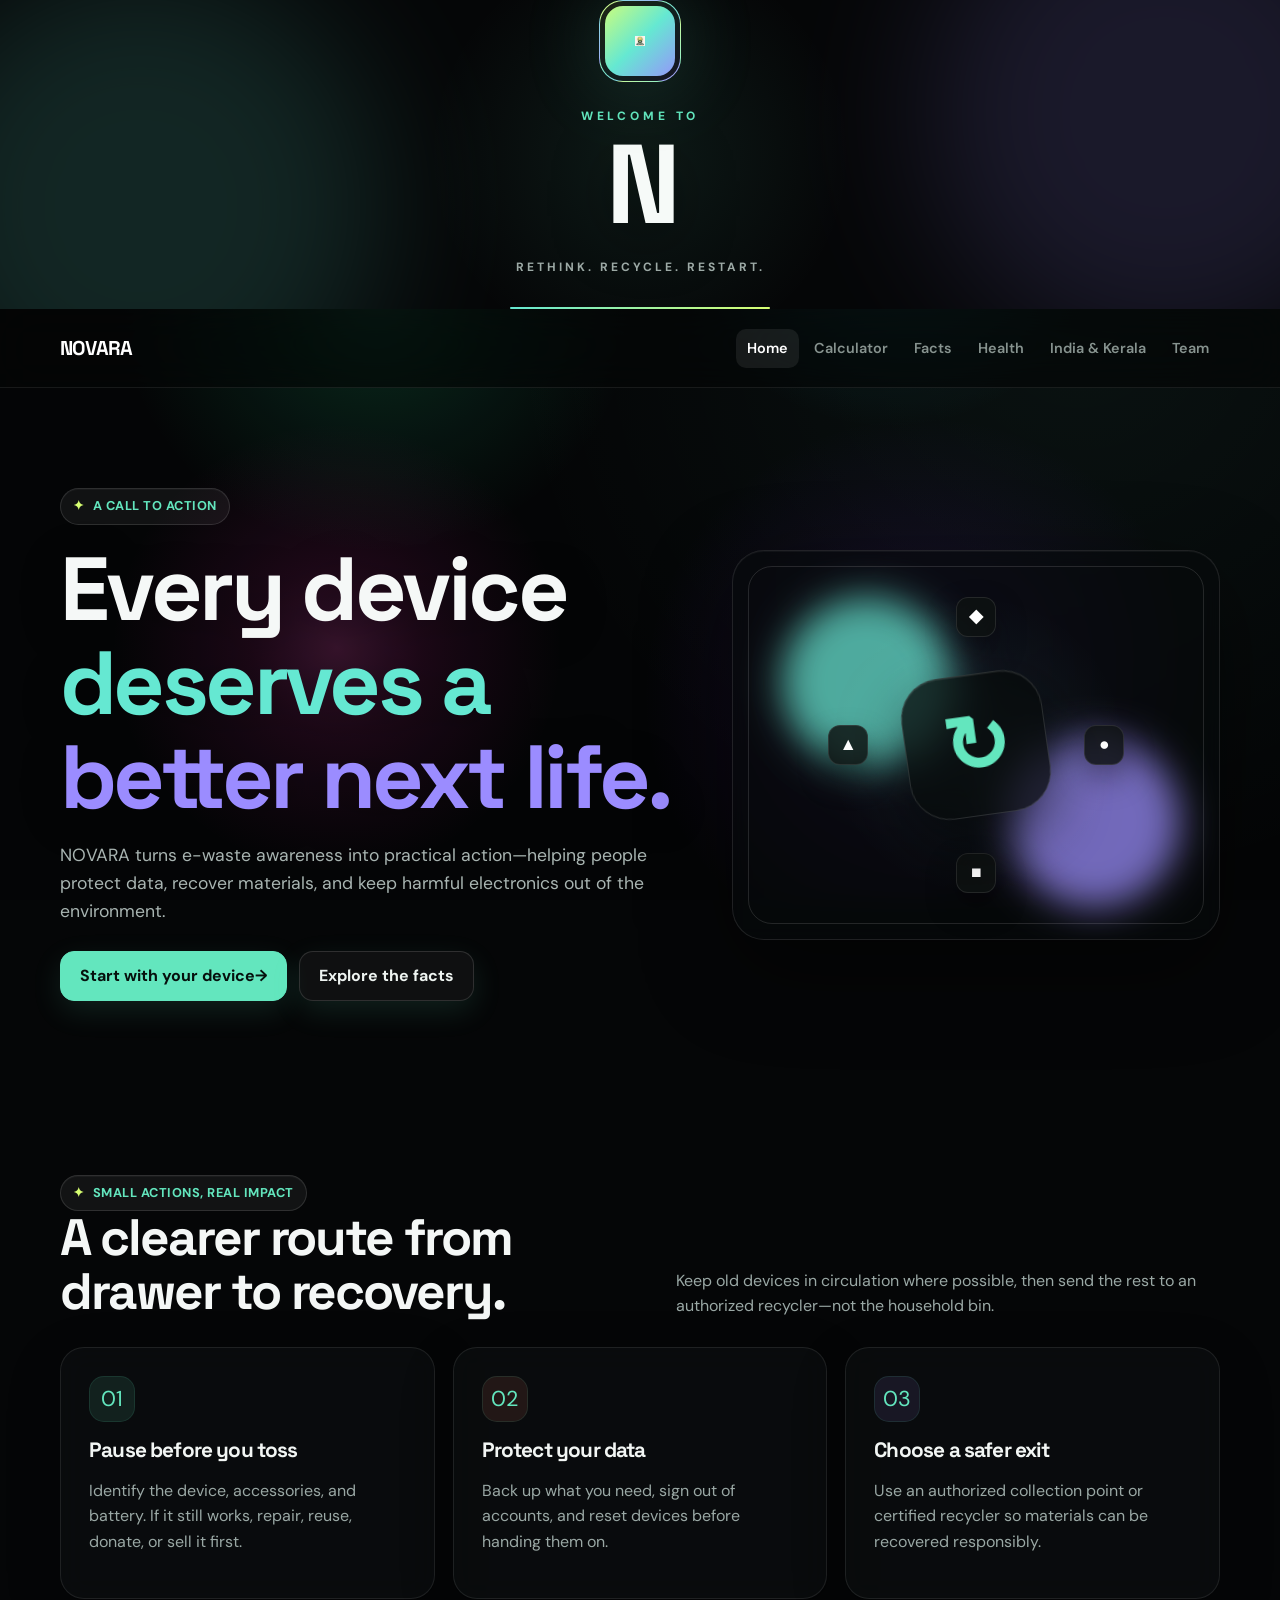
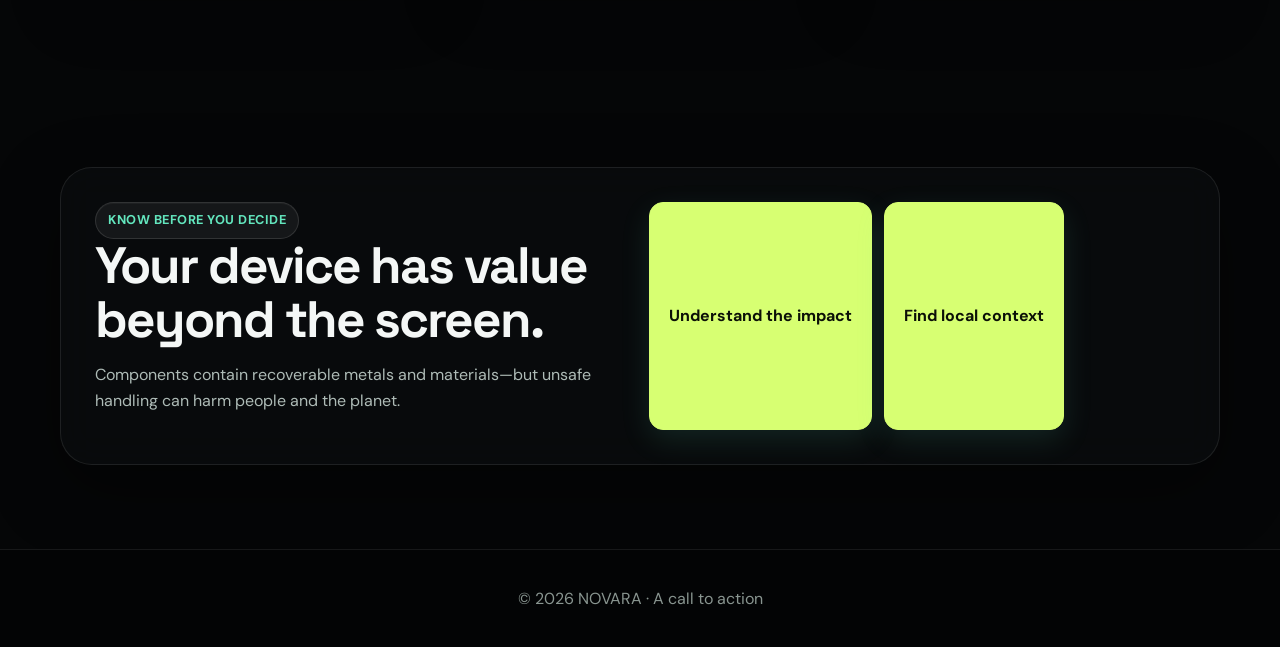
==== index.html @ 1278563c "Reverting back to Backup" ====
<!doctype html>
<html lang="en">
<head>
  <meta charset="utf-8">
  <meta name="viewport" content="width=device-width, initial-scale=1">
  <meta name="description" content="NOVARA makes responsible e-waste action simple.">
  <title>NOVARA | E-waste action, made simple</title>
  <link rel="stylesheet" href="styles.css">
</head>
<body>
<canvas id="fluid-bg" aria-hidden="true"></canvas>

<div id="novara-intro" aria-label="NOVARA introduction">
  <div class="intro-glow intro-glow-a"></div>
  <div class="intro-glow intro-glow-b"></div>
  <div class="intro-content">
    <div class="intro-mark"><img src="novara-logo.png" alt="didn't load lol" width="10" height="10"></div>
    <p class="intro-kicker">WELCOME TO</p>
    <h1>N</h1>
    <p class="intro-tagline">RETHINK. RECYCLE. RESTART.</p>
    <div class="intro-progress"><span></span></div>
  </div>
</div>

  <header>
    <div class="container">
      <nav>
        <a class="brand" href="index.html" aria-label="NOVARA home">NOVARA</span></a>
        <ul class="nav-links">
          <li><a class="active" href="index.html">Home</a></li>
          <li><a href="calculator.html">Calculator</a></li>
          <li><a href="facts.html">Facts</a></li>
          <li><a href="health.html">Health</a></li>
          <li><a href="india-kerala.html">India &amp; Kerala</a></li>
          <li><a href="team.html">Team</a></li>
        </ul>
      </nav>
    </div>
  </header>

  <main>
    <section class="hero">
      <div class="container hero-grid">
        <div>
          <span class="eyebrow">A call to action</span>
          <h1 class="kinetic"><span>Every device</span> <span>deserves a</span> <span>better next life.</span></h1>
          <p class="sub">NOVARA turns e-waste awareness into practical action—helping people protect data, recover materials, and keep harmful electronics out of the environment.</p>
          <div class="cta">
            <a class="btn" href="#start">Start with your device <span aria-hidden="true">→</span></a>
            <a class="btn btn-outline" href="facts.html">Explore the facts</a>
          </div>
        </div>
        <div class="hero-visual cycle-visual" aria-hidden="true">
          <div class="orb one"></div>
          <div class="orb two"></div>
          <div class="orbit-ring">
            <div class="orbit-node node-a"><span>●</span></div>
            <div class="orbit-node node-b"><span>■</span></div>
            <div class="orbit-node node-c"><span>▲</span></div>
            <div class="orbit-node node-d"><span>◆</span></div>
          </div>
          <div class="hero-symbol">↻</div>
        </div>
      </div>
    </section>

    <section id="start" class="container reveal">
      <div class="section-heading">
        <div>
          <span class="eyebrow">Small actions, real impact</span>
          <h2 class="section-title">A clearer route from drawer to recovery.</h2>
        </div>
        <p class="section-sub">Keep old devices in circulation where possible, then send the rest to an authorized recycler—not the household bin.</p>
      </div>
      <div class="cards-3">
        <article class="card"><div class="icon">01</div><h3>Pause before you toss</h3><p>Identify the device, accessories, and battery. If it still works, repair, reuse, donate, or sell it first.</p></article>
        <article class="card"><div class="icon">02</div><h3>Protect your data</h3><p>Back up what you need, sign out of accounts, and reset devices before handing them on.</p></article>
        <article class="card"><div class="icon">03</div><h3>Choose a safer exit</h3><p>Use an authorized collection point or certified recycler so materials can be recovered responsibly.</p></article>
      </div>
    </section>

    <section class="container reveal">
      <div class="feature-band">
        <div class="grid-2">
          <div>
            <span class="badge">Know before you decide</span>
            <h2 class="section-title">Your device has value beyond the screen.</h2>
            <p>Components contain recoverable metals and materials—but unsafe handling can harm people and the planet.</p>
          </div>
          <div class="cta">
            <a class="btn" href="health.html">Understand the impact</a>
            <a class="btn btn-outline" href="india-kerala.html">Find local context</a>
          </div>
        </div>
      </div>
    </section>
  </main>

  <footer><div class="container">© 2026 NOVARA · A call to action</div></footer>
  <script src="script.js"></script>
</body>
</html>
---- styles.css ----
@import url('https://fonts.googleapis.com/css2?family=DM+Sans:wght@400;500;600;700&family=Space+Grotesk:wght@500;600;700&display=swap');
:root { --ink:#102228; --muted:#5c6d72; --paper:#f7fbf8; --surface:#fff; --line:#dcebe5; --green:#007c61; --lime:#c7f35b; --aqua:#75e5d2; --coral:#ff9678; --violet:#7765e8; --shadow:0 20px 50px rgba(17,63,53,.12); --radius:24px; }
* { box-sizing:border-box; } html { scroll-behavior:smooth; } body { margin:0; color:var(--ink); background:var(--paper); font:16px/1.6 'DM Sans',Arial,sans-serif; } h1,h2,h3 { font-family:'Space Grotesk',Arial,sans-serif; line-height:1.05; margin:0; letter-spacing:-.04em; } a { color:inherit; text-decoration:none; } a:focus-visible,button:focus-visible { outline:3px solid var(--violet); outline-offset:4px; border-radius:8px; }
.container { width:min(1160px,calc(100% - 40px)); margin:auto; } header { position:sticky; top:0; z-index:10; background:rgba(247,251,248,.86); backdrop-filter:blur(16px); border-bottom:1px solid rgba(16,34,40,.07); } nav { min-height:76px; display:flex; align-items:center; justify-content:space-between; gap:24px; } .brand { display:flex; align-items:center; gap:10px; font:700 1.25rem 'Space Grotesk'; letter-spacing:-.04em; } .brand-badge { width:34px; aspect-ratio:1; display:grid; place-items:center; border-radius:11px; background:conic-gradient(from 210deg,var(--lime),var(--aqua),var(--violet),var(--coral),var(--lime)); color:#102228; box-shadow:inset 0 0 0 4px #fff; } .brand-logo { width:38px; height:38px; object-fit:contain; } .nav-links { display:flex; flex-wrap:wrap; gap:4px; padding:0; margin:0; list-style:none; } .nav-links a { display:block; padding:8px 11px; border-radius:10px; color:var(--muted); font-weight:600; font-size:.9rem; } .nav-links a:hover,.nav-links a.active { color:var(--ink); background:#e7f4ed; }
.hero { position:relative; overflow:hidden; padding:84px 0 72px; background:linear-gradient(118deg,#e9fff6 0%,#faffeb 48%,#f2efff 100%); } .hero:before,.hero:after { content:''; position:absolute; border-radius:50%; filter:blur(2px); opacity:.7; } .hero:before { width:280px; height:280px; background:var(--aqua); top:-120px; right:8%; } .hero:after { width:220px; height:220px; background:var(--coral); bottom:-130px; left:38%; } .hero-grid { position:relative; display:grid; grid-template-columns:1.12fr .88fr; gap:52px; align-items:center; } .eyebrow,.badge { display:inline-flex; align-items:center; gap:8px; padding:7px 12px; background:#fff; border:1px solid rgba(16,34,40,.1); border-radius:999px; color:var(--green); font-size:.8rem; font-weight:700; letter-spacing:.04em; text-transform:uppercase; } .eyebrow:before { content:'✦'; color:var(--coral); } .kinetic { max-width:720px; margin:17px 0; font-size:clamp(3rem,7vw,5.8rem); } .kinetic span { display:inline; } .kinetic span:nth-child(2) { color:var(--green); } .kinetic span:nth-child(3) { color:var(--violet); } .sub { max-width:58ch; margin:0 0 26px; color:var(--muted); font-size:1.1rem; } .cta { display:flex; flex-wrap:wrap; gap:12px; } .btn { display:inline-flex; justify-content:center; align-items:center; min-height:48px; padding:11px 19px; border:1px solid var(--green); border-radius:14px; background:var(--green); color:#fff; font-weight:700; transition:transform .2s,box-shadow .2s,background .2s; } .btn:hover { transform:translateY(-3px); background:#00634e; box-shadow:0 12px 22px rgba(0,124,97,.23); } .btn-outline { background:rgba(255,255,255,.7); color:var(--ink); border-color:var(--line); } .btn-outline:hover { background:#fff; }
.hero-visual { min-height:360px; position:relative; display:grid; place-items:center; overflow:hidden; isolation:isolate; border:1px solid rgba(16,34,40,.08); border-radius:32px; background:#123e3a; box-shadow:var(--shadow); } .hero-visual:before { content:''; position:absolute; inset:15px; z-index:-1; border-radius:24px; border:1px solid rgba(255,255,255,.22); } .orb { position:absolute; width:170px; aspect-ratio:1; border-radius:50%; filter:blur(3px); } .orb.one { top:12%; left:10%; background:var(--lime); } .orb.two { right:8%; bottom:8%; background:var(--coral); } .hero-symbol { position:relative; z-index:2; display:grid; place-items:center; width:142px; aspect-ratio:1; border-radius:40px; background:#fff; color:var(--green); font:700 5rem 'Space Grotesk'; transform:rotate(-8deg); box-shadow:0 18px 30px rgba(0,0,0,.16); } .logo-visual img { position:relative; z-index:2; max-width:68%; max-height:180px; object-fit:contain; background:#fff; padding:20px; border-radius:20px; }

/* ---- Homepage animatic: orbiting recovery cycle ---- */
.cycle-visual{position:relative}
.hero-symbol{animation:core-pulse 3.6s ease-in-out infinite}
@keyframes core-pulse{0%,100%{transform:rotate(-8deg) scale(1)}50%{transform:rotate(-8deg) scale(1.05)}}
.orbit-ring{position:absolute;inset:0;z-index:1;animation:orbit-spin 18s linear infinite}
.orbit-node{position:absolute;top:50%;left:50%;width:40px;height:40px;margin:-20px 0 0 -20px;border-radius:12px;background:#fff;box-shadow:0 12px 22px rgba(16,34,40,.18);display:grid;place-items:center;font-size:1.1rem;font-weight:700}
.orbit-node span{display:block;animation:orbit-counter-spin 18s linear infinite}
.node-a{transform:rotate(0deg) translate(128px) rotate(0deg);color:var(--green)}
.node-b{transform:rotate(90deg) translate(128px) rotate(-90deg);color:var(--coral)}
.node-c{transform:rotate(180deg) translate(128px) rotate(-180deg);color:var(--violet)}
.node-d{transform:rotate(270deg) translate(128px) rotate(-270deg);color:var(--aqua)}
@keyframes orbit-spin{to{transform:rotate(360deg)}}
@keyframes orbit-counter-spin{to{transform:rotate(-360deg)}}
@media (max-width:820px){.node-a,.node-b,.node-c,.node-d{transform:rotate(var(--a,0deg)) translate(88px) rotate(calc(var(--a,0deg) * -1))}
  .node-a{--a:0deg}.node-b{--a:90deg}.node-c{--a:180deg}.node-d{--a:270deg}}

/* ---- Homepage intro splash ---- */
.intro-splash{position:fixed;inset:0;z-index:9999;display:flex;flex-direction:column;align-items:center;justify-content:center;gap:16px;background:linear-gradient(160deg,#123e3a,#0b2b28);animation:intro-hide 2.1s ease forwards}
.intro-mark{position:relative;width:96px;height:96px;border-radius:28px;background:#fff;display:grid;place-items:center;animation:intro-pop .7s cubic-bezier(.2,.9,.3,1.4) both}
.intro-badge{font:700 2.4rem 'Space Grotesk',Arial,sans-serif;color:var(--green)}
.intro-ring{position:absolute;inset:-10px;border-radius:38px;border:2px solid rgba(255,255,255,.35);animation:intro-ring-pulse 1.6s ease-in-out infinite}
.intro-word{margin:0;color:#fff;font:700 1rem 'Space Grotesk',Arial,sans-serif;letter-spacing:.35em;text-transform:uppercase;opacity:0;animation:intro-word-in .6s ease .35s forwards}
@keyframes intro-pop{0%{opacity:0;transform:scale(.6)}100%{opacity:1;transform:scale(1)}}
@keyframes intro-word-in{to{opacity:1}}
@keyframes intro-ring-pulse{0%,100%{transform:scale(1);opacity:.6}50%{transform:scale(1.15);opacity:0}}
@keyframes intro-hide{0%,72%{opacity:1;visibility:visible}100%{opacity:0;visibility:hidden}}
@media (prefers-reduced-motion:reduce){.intro-splash{display:none}}
section { padding:84px 0; } .section-heading { display:flex; justify-content:space-between; gap:30px; align-items:end; margin-bottom:28px; } .section-title { font-size:clamp(2rem,4vw,3.2rem); } .section-sub { max-width:56ch; margin:10px 0 0; color:var(--muted); } .stats,.cards-3 { display:grid; grid-template-columns:repeat(3,1fr); gap:18px; } .stat-card,.card,.glass { border:1px solid var(--line); border-radius:var(--radius); background:var(--surface); box-shadow:0 5px 15px rgba(17,63,53,.035); } .stat-card { padding:24px; } .stat-card:nth-child(2n) { background:#eefcf7; } .stat-card:nth-child(3n) { background:#fffae8; } .stat-value { font:700 clamp(2.2rem,4vw,3.2rem) 'Space Grotesk'; color:var(--green); letter-spacing:-.06em; } .stat-label { margin-top:8px; font-weight:700; } .note { margin:.5rem 0 0; color:var(--muted); font-size:.88rem; } .grid-2 { display:grid; grid-template-columns:1fr 1fr; gap:18px; } .glass,.card { padding:28px; } .card { transition:transform .2s,box-shadow .2s; } .card:hover,.glass:hover { transform:translateY(-5px); box-shadow:var(--shadow); } .icon { width:46px; aspect-ratio:1; display:grid; place-items:center; margin-bottom:18px; border-radius:15px; background:#e7f8f0; font-size:1.35rem; } .card:nth-child(2) .icon { background:#fff2eb; } .card:nth-child(3) .icon { background:#eeecff; } .card h3,.glass h3 { font-size:1.3rem; margin-bottom:10px; } .card p,.glass p,ul.clean { color:var(--muted); } ul.clean { margin:12px 0 0; padding-left:20px; } ul.clean li { margin:8px 0; } .feature-band { padding:34px; border-radius:32px; background:var(--ink); color:#fff; } .feature-band p { color:#bed5ce; } .feature-band .btn { background:var(--lime); border-color:var(--lime); color:var(--ink); } footer { padding:36px 0; background:var(--ink); color:#c8d9d4; text-align:center; }
.reveal { opacity:1; transform:none; } .js .reveal { opacity:0; transform:translateY(24px); transition:opacity .65s ease,transform .65s ease; } .js .reveal.on { opacity:1; transform:none; }
@media (max-width:820px) { nav { padding:12px 0; align-items:flex-start; } .nav-links { gap:1px; } .nav-links a { padding:6px 8px; font-size:.82rem; } .hero { padding:58px 0; } .hero-grid,.grid-2 { grid-template-columns:1fr; gap:28px; } .hero-visual { min-height:260px; order:-1; } .hero-symbol { width:110px; font-size:4rem; } .stats,.cards-3 { grid-template-columns:1fr; } .section-heading { display:block; } section { padding:58px 0; } }
@media (prefers-reduced-motion:reduce) { html { scroll-behavior:auto; } *,*:before,*:after { animation-duration:.01ms !important; animation-iteration-count:1 !important; transition-duration:.01ms !important; } .reveal { opacity:1; transform:none; } }

.calculator-hero { padding-bottom:64px; }.calculator-layout { display:grid; grid-template-columns:minmax(0,1.2fr) minmax(280px,.8fr); gap:22px; align-items:start; }.calculator-card,.calculator-aside,.estimate-result { padding:32px; border:1px solid var(--line); border-radius:var(--radius); background:var(--surface); box-shadow:var(--shadow); }.form-heading h2,.calculator-aside h2 { margin:12px 0 8px; font-size:2rem; }.form-heading p,.calculator-aside p { color:var(--muted); margin:0 0 24px; }.field { margin:18px 0; }.field label { display:block; margin-bottom:7px; font-weight:700; }.field select,.field input,.field textarea { width:100%; border:1px solid #bdd6cd; border-radius:12px; background:#fbfefc; color:var(--ink); padding:13px 14px; font:inherit; }.field textarea { min-height:100px; resize:vertical; }.field select:focus,.field input:focus,.field textarea:focus { outline:3px solid rgba(117,101,232,.25); border-color:var(--violet); }.hint { margin:7px 0 0; color:var(--muted); font-size:.85rem; }.consent { display:flex; align-items:flex-start; gap:10px; margin:24px 0 12px; color:var(--muted); font-size:.9rem; }.consent input { width:18px; height:18px; margin-top:3px; accent-color:var(--green); }.form-message { min-height:1.5em; margin:0 0 14px; color:var(--green); font-weight:600; }.calculator-aside { background:linear-gradient(160deg,#123e3a,#1b6057); color:#fff; position:sticky; top:94px; }.calculator-aside .eyebrow { background:rgba(255,255,255,.13); border-color:rgba(255,255,255,.2); color:var(--lime); }.calculator-aside p { color:#c1dbd5; }.mini-impact { display:flex; gap:13px; padding:16px 0; border-top:1px solid rgba(255,255,255,.16); }.mini-impact > span { display:grid; place-items:center; width:36px; height:36px; flex:0 0 auto; border-radius:11px; background:rgba(199,243,91,.15); color:var(--lime); font-size:1.3rem; }.mini-impact strong { display:block; }.mini-impact p { font-size:.9rem; margin:2px 0 0; }.estimate-result { margin-top:22px; }.estimate-result h2 { margin:12px 0 8px; font-size:clamp(2rem,4vw,3rem); }.estimate-result > p { color:var(--muted); max-width:70ch; }.result-grid { display:grid; grid-template-columns:repeat(3,1fr); gap:14px; margin:24px 0; }.result-grid article { padding:20px; border-radius:18px; background:#effaf5; }.result-grid article:nth-child(2) { background:#fff7e8; }.result-grid article:nth-child(3) { background:#f0eeff; }.result-grid span,.result-grid small { display:block; color:var(--muted); font-size:.85rem; }.result-grid strong { display:block; margin:7px 0; font:700 1.45rem 'Space Grotesk'; color:var(--green); }.result-actions { display:flex; align-items:center; gap:18px; flex-wrap:wrap; }.text-button { border:0; background:transparent; color:var(--green); padding:9px; font:700 inherit; cursor:pointer; text-decoration:underline; }
@media (max-width:820px) { .calculator-layout,.result-grid { grid-template-columns:1fr; }.calculator-aside { position:static; }.calculator-card,.calculator-aside,.estimate-result { padding:24px; } }

/* ---- Device search combobox ---- */
.device-combobox{position:relative}
.device-combobox input[type="text"]{width:100%;border:1px solid #bdd6cd;border-radius:12px;background:#fbfefc;color:var(--ink);padding:13px 14px;font:inherit}
.device-combobox input[type="text"]:focus{outline:3px solid rgba(117,101,232,.25);border-color:var(--violet)}
.device-options{position:absolute;z-index:20;top:calc(100% + 6px);left:0;right:0;margin:0;padding:6px;list-style:none;background:#fff;border:1px solid var(--line);border-radius:14px;box-shadow:var(--shadow);max-height:280px;overflow-y:auto}
.device-option{display:flex;align-items:center;justify-content:space-between;gap:10px;padding:10px 12px;border-radius:9px;cursor:pointer;font-size:.94rem}
.device-option:hover,.device-option.is-active{background:#eefcf7}
.device-name{color:var(--ink);font-weight:600}
.device-tag{flex:0 0 auto;padding:3px 9px;border-radius:999px;background:#e7f4ed;color:var(--green);font-size:.72rem;font-weight:700;text-transform:uppercase;letter-spacing:.03em}


/* ===== NOVARA / BLACK FLUID REDESIGN ===== */
:root{
 --ink:#f4f7f6;--muted:#9aa8a5;--paper:#050607;
 --surface:rgba(15,18,19,.72);--line:rgba(255,255,255,.10);
 --green:#63e6be;--lime:#d7ff72;--aqua:#65e8d2;
 --coral:#ff8e78;--violet:#9b8cff;--shadow:0 24px 70px rgba(0,0,0,.42)
}
html,body{min-height:100%;background:#050607}
body{color:var(--ink);background:radial-gradient(circle at 50% -10%,rgba(99,230,190,.045),transparent 35%),#050607}
#fluid-bg{position:fixed;inset:0;width:100vw;height:100vh;z-index:0;pointer-events:none;opacity:.95}
body>*:not(#fluid-bg){position:relative;z-index:1}
header{position:sticky;top:0;z-index:50;background:rgba(5,6,7,.68);backdrop-filter:blur(20px) saturate(130%);-webkit-backdrop-filter:blur(20px) saturate(130%);border-bottom:1px solid rgba(255,255,255,.08)}
nav{min-height:78px}.brand{color:#fff}
.brand-badge{background:linear-gradient(135deg,var(--lime),var(--aqua),var(--violet));box-shadow:inset 0 0 0 3px rgba(5,6,7,.9),0 0 28px rgba(99,230,190,.13)}
.nav-links a{color:#87938f;transition:color .2s,background .2s,transform .2s}
.nav-links a:hover,.nav-links a.active{color:#fff;background:rgba(255,255,255,.075)}
.hero{min-height:650px;display:flex;align-items:center;padding:100px 0 90px;background:transparent}
.hero:before,.hero:after{display:none}.hero-grid{position:relative;z-index:2}
.eyebrow,.badge{background:rgba(255,255,255,.055);border:1px solid rgba(255,255,255,.12);color:var(--green);box-shadow:inset 0 1px 0 rgba(255,255,255,.035)}
.eyebrow:before{color:var(--lime)}
.kinetic{text-wrap:balance;color:#f5f8f7;text-shadow:0 8px 45px rgba(0,0,0,.32)}
.kinetic span:nth-child(2){color:var(--aqua)}.kinetic span:nth-child(3){color:var(--violet)}
.sub{color:#a8b4b1}
.btn{background:var(--green);color:#06100d;border-color:var(--green);box-shadow:0 10px 30px rgba(99,230,190,.12)}
.btn:hover{background:#8ff0d0;border-color:#8ff0d0;box-shadow:0 16px 36px rgba(99,230,190,.18)}
.btn-outline{background:rgba(255,255,255,.045);color:#eef4f1;border-color:rgba(255,255,255,.13)}
.btn-outline:hover{background:rgba(255,255,255,.09)}
.hero-visual{min-height:390px;border:1px solid rgba(255,255,255,.10);background:radial-gradient(circle at 50% 50%,rgba(99,230,190,.08),transparent 48%),rgba(8,11,12,.62);box-shadow:0 30px 90px rgba(0,0,0,.46),inset 0 1px 0 rgba(255,255,255,.04);backdrop-filter:blur(8px)}
.hero-visual:before{border-color:rgba(255,255,255,.12)}
.orb{opacity:.72;filter:blur(18px);mix-blend-mode:screen}.orb.one{background:var(--aqua)}.orb.two{background:var(--violet)}
.hero-symbol{background:rgba(8,11,12,.78);color:var(--green);border:1px solid rgba(255,255,255,.13);box-shadow:0 24px 60px rgba(0,0,0,.5),inset 0 1px 0 rgba(255,255,255,.06);backdrop-filter:blur(16px)}
.orbit-node{background:rgba(15,18,19,.84);color:#fff;border:1px solid rgba(255,255,255,.10);box-shadow:0 14px 30px rgba(0,0,0,.35);backdrop-filter:blur(12px)}
.section-title{color:#f4f7f6}.section-sub,.note{color:var(--muted)}
.stat-card,.card,.glass,.calculator-card,.calculator-aside,.estimate-result{border-color:rgba(255,255,255,.09);background:rgba(12,15,16,.70);box-shadow:0 18px 55px rgba(0,0,0,.20);backdrop-filter:blur(14px) saturate(120%)}
.card,.glass{transition:transform .25s,border-color .25s,background .25s,box-shadow .25s}
.card:hover,.glass:hover{transform:translateY(-7px);border-color:rgba(99,230,190,.22);background:rgba(17,22,21,.78);box-shadow:0 26px 70px rgba(0,0,0,.34)}
.card h3,.glass h3,.form-heading h2,.calculator-aside h2{color:#f2f6f4}
.card p,.glass p,ul.clean,.form-heading p,.calculator-aside p,.estimate-result>p,.hint{color:#9aa8a5}
.icon{background:rgba(99,230,190,.10);color:var(--green);border:1px solid rgba(99,230,190,.10)}
.card:nth-child(2) .icon{background:rgba(255,142,120,.10)}.card:nth-child(3) .icon{background:rgba(155,140,255,.10)}
.feature-band{background:rgba(10,13,14,.84);border:1px solid rgba(255,255,255,.09);box-shadow:var(--shadow);backdrop-filter:blur(18px)}
.feature-band p{color:#aebbb7}.feature-band .btn{background:var(--lime);border-color:var(--lime);color:#0b1007}
footer{background:rgba(4,5,6,.94);border-top:1px solid rgba(255,255,255,.08);color:#899590}
.field select,.field input,.field textarea,.device-combobox input[type=text]{background:rgba(255,255,255,.045);color:#eef4f1;border-color:rgba(255,255,255,.12)}
.field select::placeholder,.field input::placeholder,.field textarea::placeholder,.device-combobox input::placeholder{color:#687570}
.field select:focus,.field input:focus,.field textarea:focus,.device-combobox input[type=text]:focus{outline:3px solid rgba(99,230,190,.12);border-color:rgba(99,230,190,.6)}
.field select option{background:#101415;color:#eef4f1}
.device-options{background:#101415;border-color:rgba(255,255,255,.12);box-shadow:0 24px 60px rgba(0,0,0,.5)}
.device-option:hover,.device-option.is-active{background:rgba(99,230,190,.09)}
.device-name{color:#edf4f1}.device-tag{background:rgba(99,230,190,.10);color:var(--green)}
.calculator-aside{background:radial-gradient(circle at 85% 15%,rgba(155,140,255,.18),transparent 34%),radial-gradient(circle at 10% 85%,rgba(99,230,190,.13),transparent 38%),rgba(10,14,14,.82)}
.calculator-aside .eyebrow{background:rgba(255,255,255,.06);color:var(--lime)}
.mini-impact{border-top-color:rgba(255,255,255,.10)}.mini-impact>span{background:rgba(215,255,114,.10);color:var(--lime)}
.result-grid article{background:rgba(99,230,190,.08);border:1px solid rgba(99,230,190,.08)}
.result-grid article:nth-child(2){background:rgba(255,142,120,.08);border-color:rgba(255,142,120,.08)}
.result-grid article:nth-child(3){background:rgba(155,140,255,.08);border-color:rgba(155,140,255,.08)}
.result-grid strong,.text-button{color:var(--green)}
@media(max-width:820px){.hero{min-height:auto;padding:72px 0 62px}.hero-visual{min-height:290px}}
@media(prefers-reduced-motion:reduce){#fluid-bg{display:none}}


/* ===== NOVARA HOMEPAGE INTRO ===== */
#novara-intro{
  position:fixed;
  inset:0;
  z-index:1000;
  display:grid;
  place-items:center;
  overflow:hidden;
  background:
    radial-gradient(circle at 50% 50%,rgba(99,230,190,.09),transparent 32%),
    #050607;
  transition:opacity .75s cubic-bezier(.22,1,.36,1),visibility .75s;
}
#novara-intro.is-leaving{
  opacity:0;
  visibility:hidden;
  pointer-events:none;
}
.intro-content{
  position:relative;
  z-index:3;
  width:min(90vw,560px);
  text-align:center;
  animation:intro-rise 1.1s cubic-bezier(.16,1,.3,1) both;
}
.intro-mark{
  width:82px;
  height:82px;
  margin:0 auto 25px;
  display:grid;
  place-items:center;
  border:1px solid rgba(255,255,255,.16);
  border-radius:24px;
  background:linear-gradient(135deg,var(--lime),var(--aqua),var(--violet));
  color:#06100d;
  font-size:42px;
  font-weight:900;
  box-shadow:0 0 80px rgba(99,230,190,.17),inset 0 0 0 5px rgba(5,6,7,.88);
}
.intro-kicker{
  margin:0 0 9px;
  color:var(--green);
  font-size:12px;
  font-weight:800;
  letter-spacing:.32em;
}
#novara-intro h1{
  margin:0;
  color:#f6faf8;
  font-size:clamp(58px,12vw,112px);
  line-height:.9;
  letter-spacing:-.065em;
  font-weight:950;
  text-shadow:0 15px 60px rgba(0,0,0,.45);
}
.intro-tagline{
  margin:22px 0 30px;
  color:#9daaa6;
  font-size:12px;
  font-weight:700;
  letter-spacing:.25em;
}
.intro-progress{
  width:min(260px,65vw);
  height:2px;
  margin:auto;
  overflow:hidden;
  background:rgba(255,255,255,.10);
  border-radius:999px;
}
.intro-progress span{
  display:block;
  width:100%;
  height:100%;
  transform:translateX(-100%);
  background:linear-gradient(90deg,var(--aqua),var(--lime));
  animation:intro-load 1.65s cubic-bezier(.65,0,.35,1) forwards;
}
.intro-glow{
  position:absolute;
  width:38vw;
  height:38vw;
  min-width:260px;
  min-height:260px;
  border-radius:50%;
  filter:blur(70px);
  opacity:.14;
  pointer-events:none;
}
.intro-glow-a{
  top:-12%;
  left:-8%;
  background:var(--aqua);
  animation:intro-drift-a 5s ease-in-out infinite alternate;
}
.intro-glow-b{
  right:-10%;
  bottom:-15%;
  background:var(--violet);
  animation:intro-drift-b 6s ease-in-out infinite alternate;
}
@keyframes intro-rise{
  from{opacity:0;transform:translateY(24px) scale(.97)}
  to{opacity:1;transform:translateY(0) scale(1)}
}
@keyframes intro-load{
  to{transform:translateX(0)}
}
@keyframes intro-drift-a{
  to{transform:translate(12vw,8vh) scale(1.15)}
}
@keyframes intro-drift-b{
  to{transform:translate(-10vw,-7vh) scale(1.12)}
}
@media(prefers-reduced-motion:reduce){
  #novara-intro{transition:none}
  .intro-content,.intro-glow{animation:none}
  .intro-progress span{animation:none;transform:none}
}
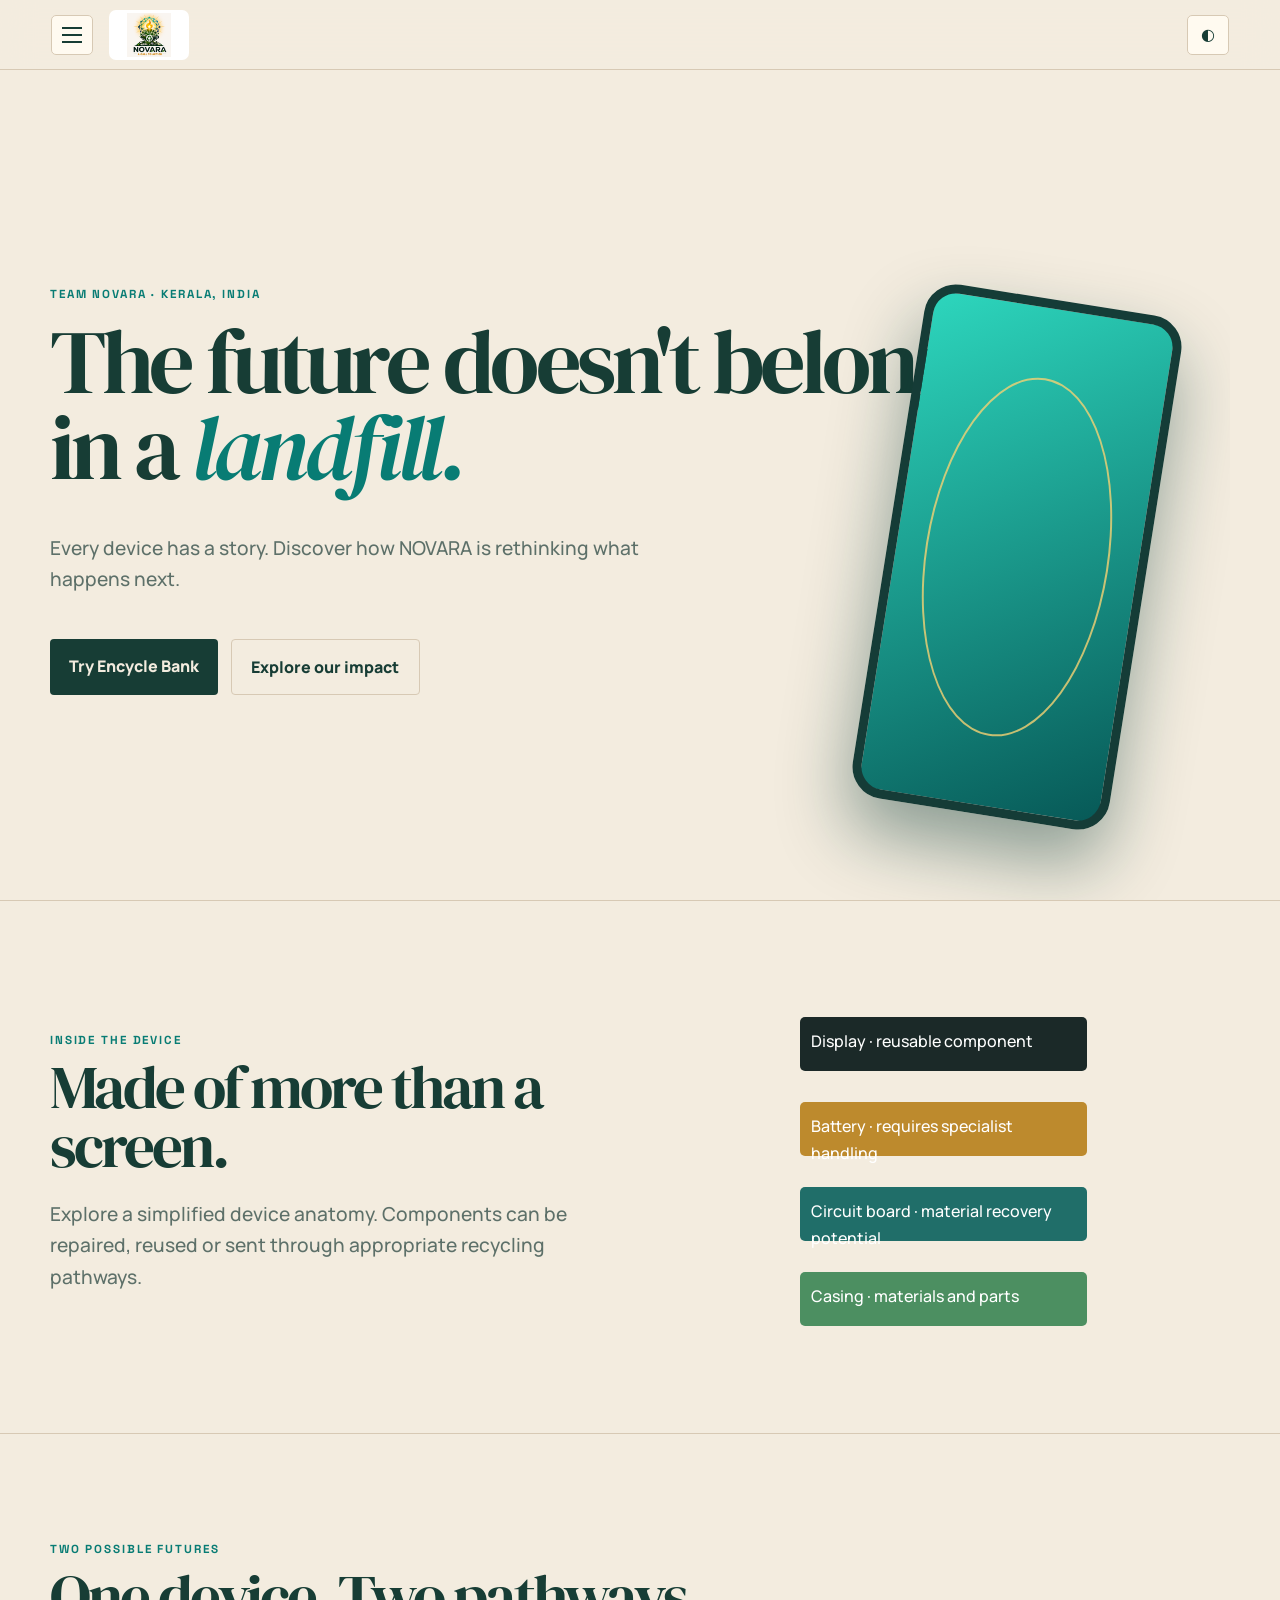
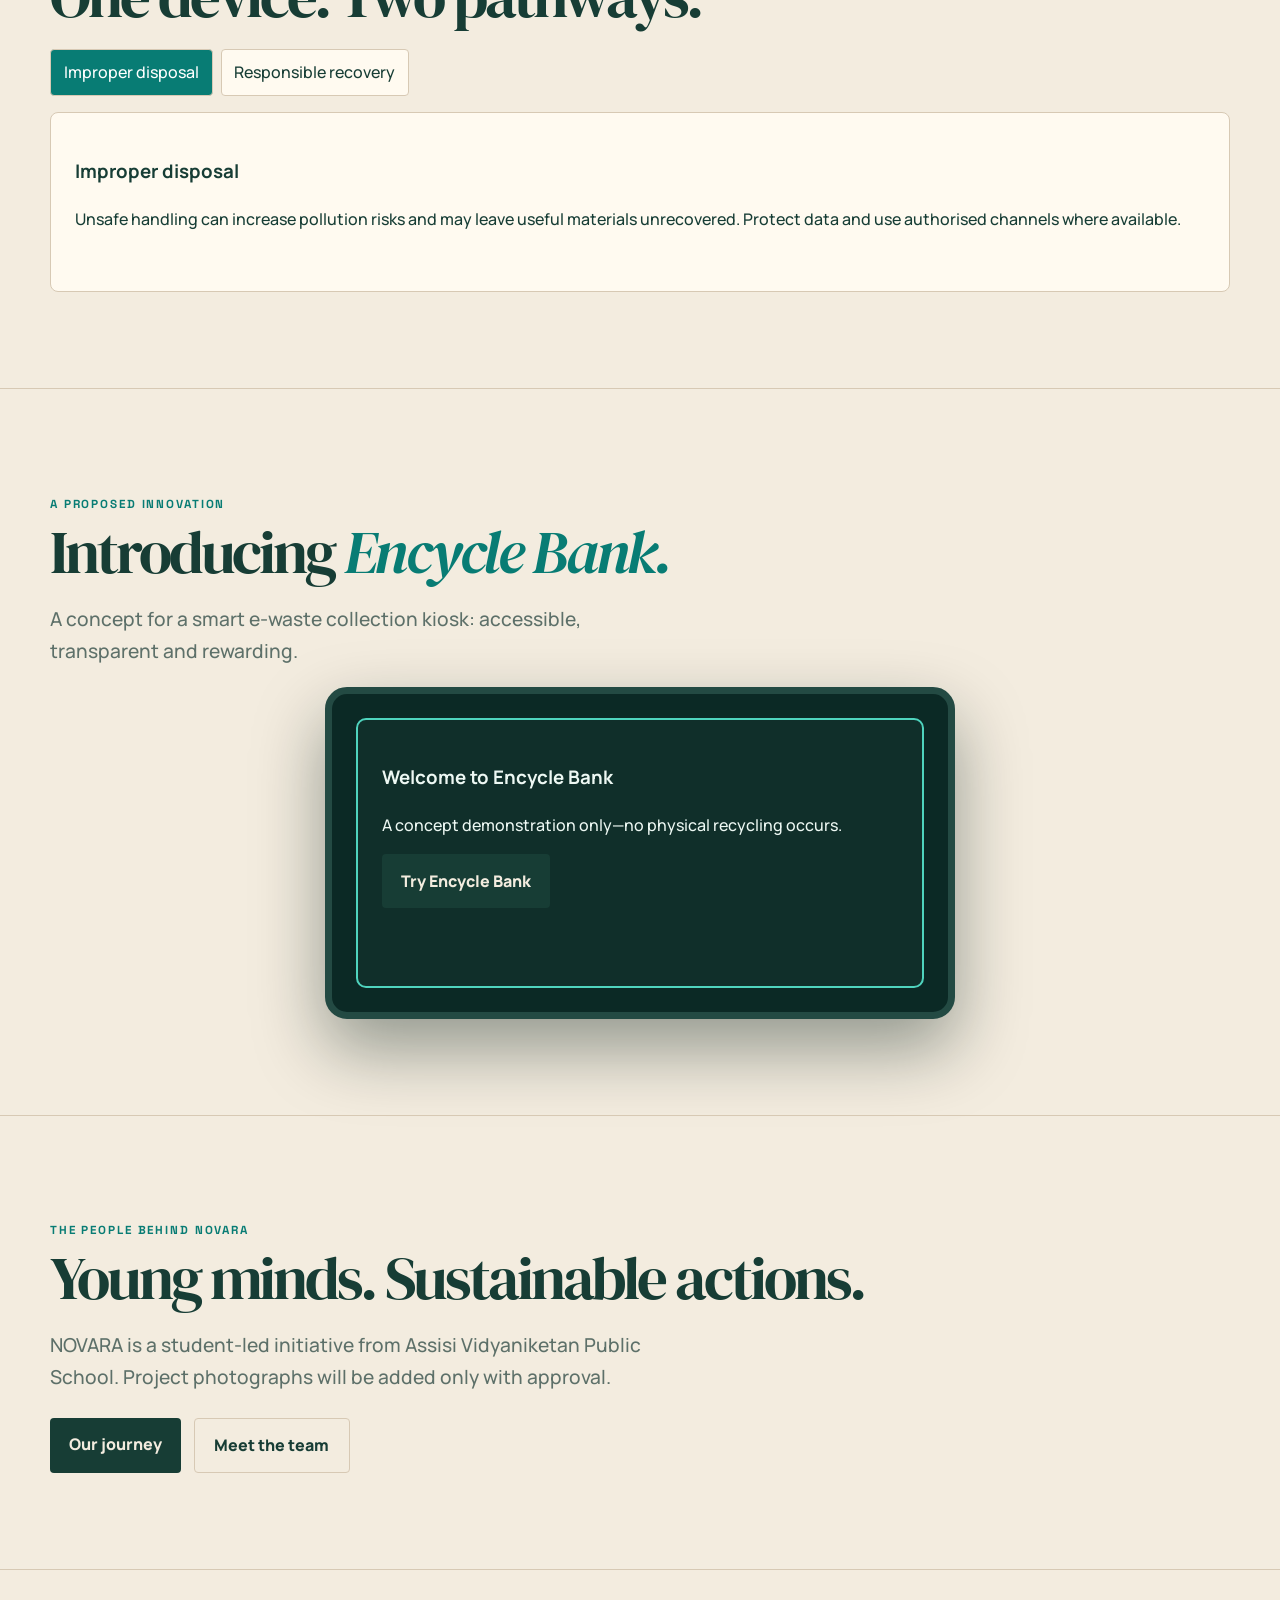
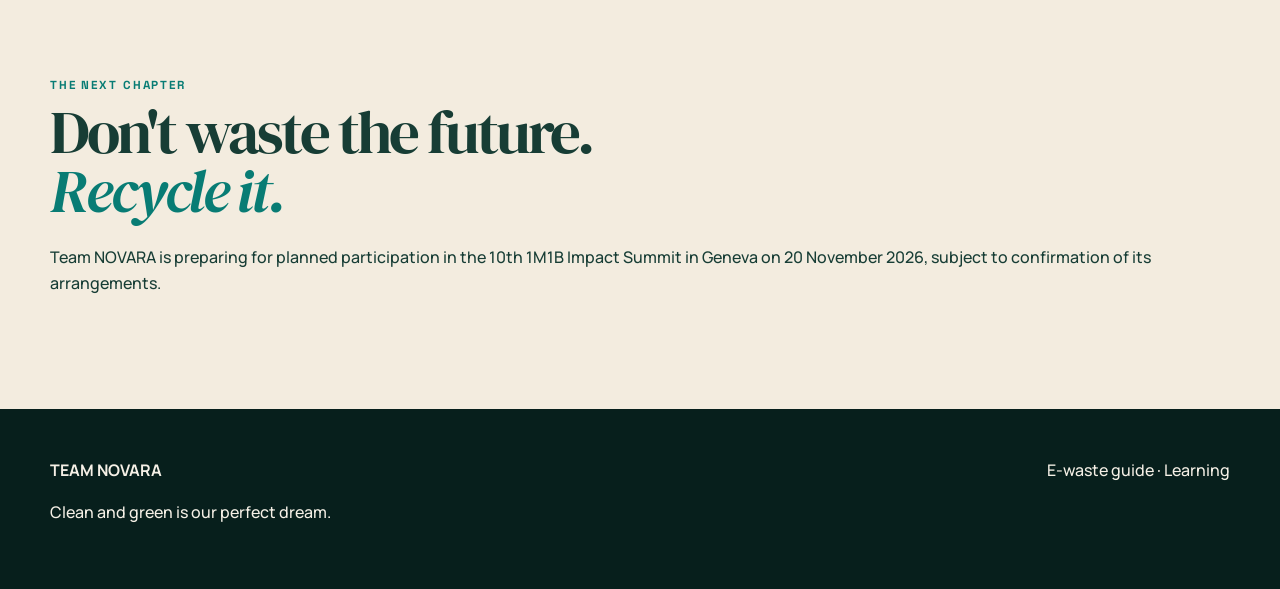
==== commit 4a54fb5f: "A New beginning..." ====
--- a/index.html
+++ b/index.html
@@ -1,102 +1 @@
-<!doctype html>
-<html lang="en">
-<head>
-  <meta charset="utf-8">
-  <meta name="viewport" content="width=device-width, initial-scale=1">
-  <meta name="description" content="NOVARA makes responsible e-waste action simple.">
-  <title>NOVARA | E-waste action, made simple</title>
-  <link rel="stylesheet" href="styles.css">
-</head>
-<body>
-<canvas id="fluid-bg" aria-hidden="true"></canvas>
-
-<div id="novara-intro" aria-label="NOVARA introduction">
-  <div class="intro-glow intro-glow-a"></div>
-  <div class="intro-glow intro-glow-b"></div>
-  <div class="intro-content">
-    <div class="intro-mark"><img src="novara-logo.png" alt="didn't load lol" width="10" height="10"></div>
-    <p class="intro-kicker">WELCOME TO</p>
-    <h1>N</h1>
-    <p class="intro-tagline">RETHINK. RECYCLE. RESTART.</p>
-    <div class="intro-progress"><span></span></div>
-  </div>
-</div>
-
-  <header>
-    <div class="container">
-      <nav>
-        <a class="brand" href="index.html" aria-label="NOVARA home">NOVARA</span></a>
-        <ul class="nav-links">
-          <li><a class="active" href="index.html">Home</a></li>
-          <li><a href="calculator.html">Calculator</a></li>
-          <li><a href="facts.html">Facts</a></li>
-          <li><a href="health.html">Health</a></li>
-          <li><a href="india-kerala.html">India &amp; Kerala</a></li>
-          <li><a href="team.html">Team</a></li>
-        </ul>
-      </nav>
-    </div>
-  </header>
-
-  <main>
-    <section class="hero">
-      <div class="container hero-grid">
-        <div>
-          <span class="eyebrow">A call to action</span>
-          <h1 class="kinetic"><span>Every device</span> <span>deserves a</span> <span>better next life.</span></h1>
-          <p class="sub">NOVARA turns e-waste awareness into practical action—helping people protect data, recover materials, and keep harmful electronics out of the environment.</p>
-          <div class="cta">
-            <a class="btn" href="#start">Start with your device <span aria-hidden="true">→</span></a>
-            <a class="btn btn-outline" href="facts.html">Explore the facts</a>
-          </div>
-        </div>
-        <div class="hero-visual cycle-visual" aria-hidden="true">
-          <div class="orb one"></div>
-          <div class="orb two"></div>
-          <div class="orbit-ring">
-            <div class="orbit-node node-a"><span>●</span></div>
-            <div class="orbit-node node-b"><span>■</span></div>
-            <div class="orbit-node node-c"><span>▲</span></div>
-            <div class="orbit-node node-d"><span>◆</span></div>
-          </div>
-          <div class="hero-symbol">↻</div>
-        </div>
-      </div>
-    </section>
-
-    <section id="start" class="container reveal">
-      <div class="section-heading">
-        <div>
-          <span class="eyebrow">Small actions, real impact</span>
-          <h2 class="section-title">A clearer route from drawer to recovery.</h2>
-        </div>
-        <p class="section-sub">Keep old devices in circulation where possible, then send the rest to an authorized recycler—not the household bin.</p>
-      </div>
-      <div class="cards-3">
-        <article class="card"><div class="icon">01</div><h3>Pause before you toss</h3><p>Identify the device, accessories, and battery. If it still works, repair, reuse, donate, or sell it first.</p></article>
-        <article class="card"><div class="icon">02</div><h3>Protect your data</h3><p>Back up what you need, sign out of accounts, and reset devices before handing them on.</p></article>
-        <article class="card"><div class="icon">03</div><h3>Choose a safer exit</h3><p>Use an authorized collection point or certified recycler so materials can be recovered responsibly.</p></article>
-      </div>
-    </section>
-
-    <section class="container reveal">
-      <div class="feature-band">
-        <div class="grid-2">
-          <div>
-            <span class="badge">Know before you decide</span>
-            <h2 class="section-title">Your device has value beyond the screen.</h2>
-            <p>Components contain recoverable metals and materials—but unsafe handling can harm people and the planet.</p>
-          </div>
-          <div class="cta">
-            <a class="btn" href="health.html">Understand the impact</a>
-            <a class="btn btn-outline" href="india-kerala.html">Find local context</a>
-          </div>
-        </div>
-      </div>
-    </section>
-  </main>
-
-  <footer><div class="container">© 2026 NOVARA · A call to action</div></footer>
-  <script src="script.js"></script>
-</body>
-</html>
+<!doctype html><html lang="en"><head><meta charset="utf-8"><meta name="viewport" content="width=device-width,initial-scale=1"><script>try{if(localStorage.getItem('novara-theme')==='dark'||(!localStorage.getItem('novara-theme')&&matchMedia('(prefers-color-scheme:dark)').matches))document.documentElement.classList.add('pre-dark')}catch(e){}</script><title>Team NOVARA | A Call to Action</title><link rel="preconnect" href="https://fonts.googleapis.com"><link href="https://fonts.googleapis.com/css2?family=DM+Serif+Display:ital@0;1&family=Manrope:wght@400;500;700;800&family=Space+Grotesk:wght@600;700&display=swap" rel="stylesheet"><link rel="stylesheet" href="style.css"></head><body><a class="skip" href="#main">Skip to content</a><header></header><main id="main"><section class="hero wrap"><p class="eyebrow">TEAM NOVARA · KERALA, INDIA</p><h1>The future doesn't belong in a <em>landfill.</em></h1><p class="lede">Every device has a story. Discover how NOVARA is rethinking what happens next.</p><div class="buttons"><a class="button" href="#encycle">Try Encycle Bank</a><a class="button alt" href="impact.html">Explore our impact</a></div><div class="phone" aria-hidden="true"></div></section><section class="section"><div class="wrap exploded reveal"><div><p class="eyebrow">INSIDE THE DEVICE</p><h2>Made of more than a screen.</h2><p class="lede">Explore a simplified device anatomy. Components can be repaired, reused or sent through appropriate recycling pathways.</p></div><div class="parts" aria-label="Interactive exploded device view"><div class="part">Display · reusable component</div><div class="part">Battery · requires specialist handling</div><div class="part">Circuit board · material recovery potential</div><div class="part">Casing · materials and parts</div></div></div></section><section class="section"><div class="wrap reveal"><p class="eyebrow">TWO POSSIBLE FUTURES</p><h2>One device. Two pathways.</h2><div class="tabs"><button class="active" data-path="bad">Improper disposal</button><button data-path="good">Responsible recovery</button></div><div class="pathway" id="path"><h3>Improper disposal</h3><p>Unsafe handling can increase pollution risks and may leave useful materials unrecovered. Protect data and use authorised channels where available.</p></div></div></section><section class="section" id="encycle"><div class="wrap reveal"><p class="eyebrow">A PROPOSED INNOVATION</p><h2>Introducing <em>Encycle Bank.</em></h2><p class="lede">A concept for a smart e-waste collection kiosk: accessible, transparent and rewarding.</p><div class="kiosk"><div class="screen" id="enc-screen"></div></div></div></section><section class="section"><div class="wrap reveal"><p class="eyebrow">THE PEOPLE BEHIND NOVARA</p><h2>Young minds. Sustainable actions.</h2><p class="lede">NOVARA is a student-led initiative from Assisi Vidyaniketan Public School. Project photographs will be added only with approval.</p><div class="buttons"><a class="button" href="campaign.html">Our journey</a><a class="button alt" href="team.html">Meet the team</a></div></div></section><section class="section"><div class="wrap reveal"><p class="eyebrow">THE NEXT CHAPTER</p><h2>Don't waste the future.<br><em>Recycle it.</em></h2><p>Team NOVARA is preparing for planned participation in the 10th 1M1B Impact Summit in Geneva on 20 November 2026, subject to confirmation of its arrangements.</p></div></section></main><footer></footer><script src="app.js"></script><script>const paths={bad:['Improper disposal','Unsafe handling can increase pollution risks and may leave useful materials unrecovered. Protect data and use authorised channels where available.'],good:['Responsible recovery','Maintain, repair, reuse or donate working devices first. Then use appropriate authorised recycling channels to support safer material recovery.']};document.querySelectorAll('[data-path]').forEach(b=>b.onclick=()=>{document.querySelectorAll('[data-path]').forEach(x=>x.classList.remove('active'));b.classList.add('active');let p=paths[b.dataset.path];document.querySelector('#path').innerHTML=`<h3>${p[0]}</h3><p>${p[1]}</p>`})</script></body></html>
--- a/style.css
+++ b/style.css
@@ -0,0 +1 @@
+:root{--bg:#f3ecdf;--surface:#fffaf0;--ink:#173d35;--muted:#5d7069;--teal:#087c74;--gold:#bd8a2d;--line:#d7c9b4;--night:#071f1c;--shadow:0 20px 60px #37271216}*{box-sizing:border-box}html{scroll-behavior:smooth}body{margin:0;background:var(--bg);color:var(--ink);font:500 16px/1.65 Manrope,Arial,sans-serif;transition:background .35s,color .35s}body.dark{--bg:#071e1b;--surface:#10322c;--ink:#f6f0e6;--muted:#b4c9bf;--teal:#65ccbd;--gold:#e6bd66;--line:#31554e;--night:#041310;--shadow:0 20px 60px #0006}a{color:inherit;text-decoration:none}button{font:inherit}.skip{position:absolute;left:-10000px}.skip:focus{left:1rem;top:1rem;z-index:99;background:var(--surface);padding:.5rem}.intro{position:fixed;inset:0;z-index:99;display:grid;place-items:center;background:var(--night);color:white}.intro.hide{animation:fade .5s forwards}.intro img{width:190px;padding:5px;background:white;border-radius:10px}.intro div{text-align:center;animation:appear 1.9s ease both}@keyframes appear{0%{opacity:0;transform:scale(.88)}35%,75%{opacity:1;transform:none}100%{opacity:0;transform:scale(1.08)}}@keyframes fade{to{opacity:0;visibility:hidden}}header{height:70px;display:flex;align-items:center;gap:1rem;padding:10px clamp(1rem,4vw,3.5rem);position:sticky;top:0;z-index:30;background:color-mix(in srgb,var(--bg) 92%,transparent);backdrop-filter:blur(16px);border-bottom:1px solid var(--line)}.logo{width:105px;background:#fff;padding:3px;border-radius:7px;line-height:0}.logo img{width:100%}.menu,.theme{width:42px;height:40px;border:1px solid var(--line);border-radius:5px;background:var(--surface);color:var(--ink);cursor:pointer}.menu{display:grid;place-content:center;gap:5px}.menu i{display:block;width:20px;height:2px;background:currentColor}.theme{margin-left:auto}.drawer{position:fixed;z-index:40;left:0;top:0;bottom:0;width:min(320px,85vw);padding:6rem 1.35rem 2rem;background:var(--surface);border-right:1px solid var(--line);box-shadow:18px 0 50px #0004;transform:translateX(-105%);transition:transform .38s cubic-bezier(.2,.85,.2,1)}.drawer.open{transform:none}.drawer strong{font:700 .72rem Space Grotesk;letter-spacing:.14em;color:var(--teal)}.drawer a{display:block;padding:.85rem .65rem;margin-top:.3rem;border-radius:5px;font:700 .9rem Space Grotesk}.drawer a:hover,.drawer a:focus{background:var(--bg)}.veil{position:fixed;z-index:35;inset:0;background:#0008;opacity:0;visibility:hidden;transition:.3s}.veil.open{opacity:1;visibility:visible}.wrap{width:min(1180px,calc(100% - 2.5rem));margin:auto}.hero{min-height:calc(100svh - 70px);display:grid;align-content:center;padding:6rem 0;position:relative;overflow:hidden}.eyebrow{font:700 .73rem Space Grotesk;letter-spacing:.16em;color:var(--teal)}h1,h2{font:400 clamp(3rem,7vw,7rem)/.96 'DM Serif Display',serif;letter-spacing:-.05em;margin:.4rem 0 1.4rem;max-width:950px}h2{font-size:clamp(2.4rem,4.8vw,5rem)}em{color:var(--teal)}.lede{max-width:630px;color:var(--muted);font-size:clamp(1rem,1.6vw,1.2rem)}.button{display:inline-block;border:0;background:var(--ink);color:var(--bg);padding:.85rem 1.2rem;border-radius:4px;font-weight:800;cursor:pointer}.button.alt{background:transparent;color:var(--ink);border:1px solid var(--line)}.buttons{display:flex;gap:.8rem;flex-wrap:wrap;margin-top:1.5rem}.section{padding:6rem 0;border-top:1px solid var(--line)}.grid{display:grid;grid-template-columns:repeat(3,1fr);gap:1rem}.card{padding:1.4rem;background:var(--surface);border:1px solid var(--line);border-radius:8px;box-shadow:var(--shadow)}.card h3{font:700 1.2rem Space Grotesk;margin:1.6rem 0 .3rem}.card p{color:var(--muted)}.phone{position:absolute;right:7%;bottom:10%;width:min(260px,35vw);aspect-ratio:9/18;border:9px solid #153c37;border-radius:32px;background:linear-gradient(150deg,#2dd6bd,#075957);box-shadow:0 35px 70px #083a3470;animation:float 5s ease-in-out infinite;transform:rotate(9deg)}.phone:after{content:'';position:absolute;inset:14% 12%;border:2px solid #f5d374;border-radius:50%;opacity:.8}@keyframes float{50%{transform:translateY(-18px) rotate(5deg)}}.exploded{display:grid;grid-template-columns:1fr 1fr;gap:2rem;align-items:center}.parts{height:340px;position:relative}.part{position:absolute;left:25%;width:50%;height:54px;border-radius:5px;background:var(--teal);color:white;padding:.7rem;transition:transform .4s}.part:nth-child(1){top:20px;background:#1b2928}.part:nth-child(2){top:105px;background:var(--gold)}.part:nth-child(3){top:190px;background:#206e69}.part:nth-child(4){top:275px;background:#4c8f61}.parts:hover .part:nth-child(1){transform:translateY(-18px)}.parts:hover .part:nth-child(2){transform:translateX(42px)}.parts:hover .part:nth-child(3){transform:translateX(-42px)}.parts:hover .part:nth-child(4){transform:translateY(18px)}.tabs{display:flex;gap:.5rem;flex-wrap:wrap}.tabs button{padding:.6rem .8rem;background:var(--surface);border:1px solid var(--line);color:var(--ink);border-radius:4px}.tabs button.active{background:var(--teal);color:white}.pathway{min-height:180px;padding:1.5rem;background:var(--surface);border:1px solid var(--line);border-radius:8px;margin-top:1rem}.kiosk{max-width:630px;margin:0 auto;background:#0b2925;color:#edf8f3;border:7px solid #234a43;border-radius:22px;padding:1.5rem;box-shadow:0 30px 70px #00191466}.kiosk .screen{min-height:270px;padding:1.5rem;border:2px solid #4fd4be;border-radius:10px;background:#102f2a}.choice{display:grid;grid-template-columns:repeat(3,1fr);gap:.6rem}.choice button{padding:.8rem;background:#174840;color:white;border:1px solid #54bea9;border-radius:5px}.scan{width:140px;height:140px;border:2px solid #57d5bd;margin:1rem auto;display:grid;place-items:center;animation:pulse 1.3s infinite}@keyframes pulse{50%{box-shadow:0 0 30px #4cceb9}}.timeline{border-left:2px solid var(--teal);padding-left:1.5rem}.milestone{position:relative;padding:1rem 1.2rem;margin:1rem 0;background:var(--surface);border:1px solid var(--line);border-radius:6px}.milestone:before{content:'';position:absolute;width:12px;height:12px;border-radius:50%;background:var(--gold);left:-1.92rem;top:1.55rem}.metric{font:400 clamp(2.5rem,5vw,4.5rem) 'DM Serif Display';color:var(--teal)}.bar{height:10px;background:var(--line);border-radius:99px;overflow:hidden}.bar span{display:block;height:100%;width:0;background:var(--teal);transition:width 1.2s ease}.flip{perspective:1000px;min-height:210px}.flip>div{height:100%;min-height:210px;position:relative;transform-style:preserve-3d;transition:transform .6s}.flip:hover>div,.flip:focus>div{transform:rotateY(180deg)}.flip .face{position:absolute;inset:0;padding:1.3rem;backface-visibility:hidden;background:var(--surface);border:1px solid var(--line);border-radius:7px}.flip .back{transform:rotateY(180deg);background:var(--teal);color:white}.game{background:var(--surface);padding:1rem;border:1px solid var(--line);border-radius:8px}.game canvas{display:block;width:100%;height:auto;border-radius:6px;background:#9cd5c6}.quiz-option{display:block;width:100%;text-align:left;margin:.6rem 0;padding:1rem;background:var(--surface);border:1px solid var(--line);color:var(--ink);border-radius:5px}.quiz-option:hover{border-color:var(--teal)}footer{padding:3rem max(1.25rem,calc((100% - 1180px)/2));background:var(--night);color:#f5f0e6;display:flex;justify-content:space-between;gap:1rem;flex-wrap:wrap}.reveal{opacity:0;transform:translateY(22px);transition:.7s}.reveal.on{opacity:1;transform:none}@media(max-width:700px){.grid{grid-template-columns:1fr}.exploded{grid-template-columns:1fr}.phone{opacity:.3;right:-4%;bottom:4%}.choice{grid-template-columns:1fr 1fr}.section{padding:4rem 0}}@media(prefers-reduced-motion:reduce){*,*:before,*:after{animation:none!important;transition:none!important;scroll-behavior:auto!important}.intro{display:none}}
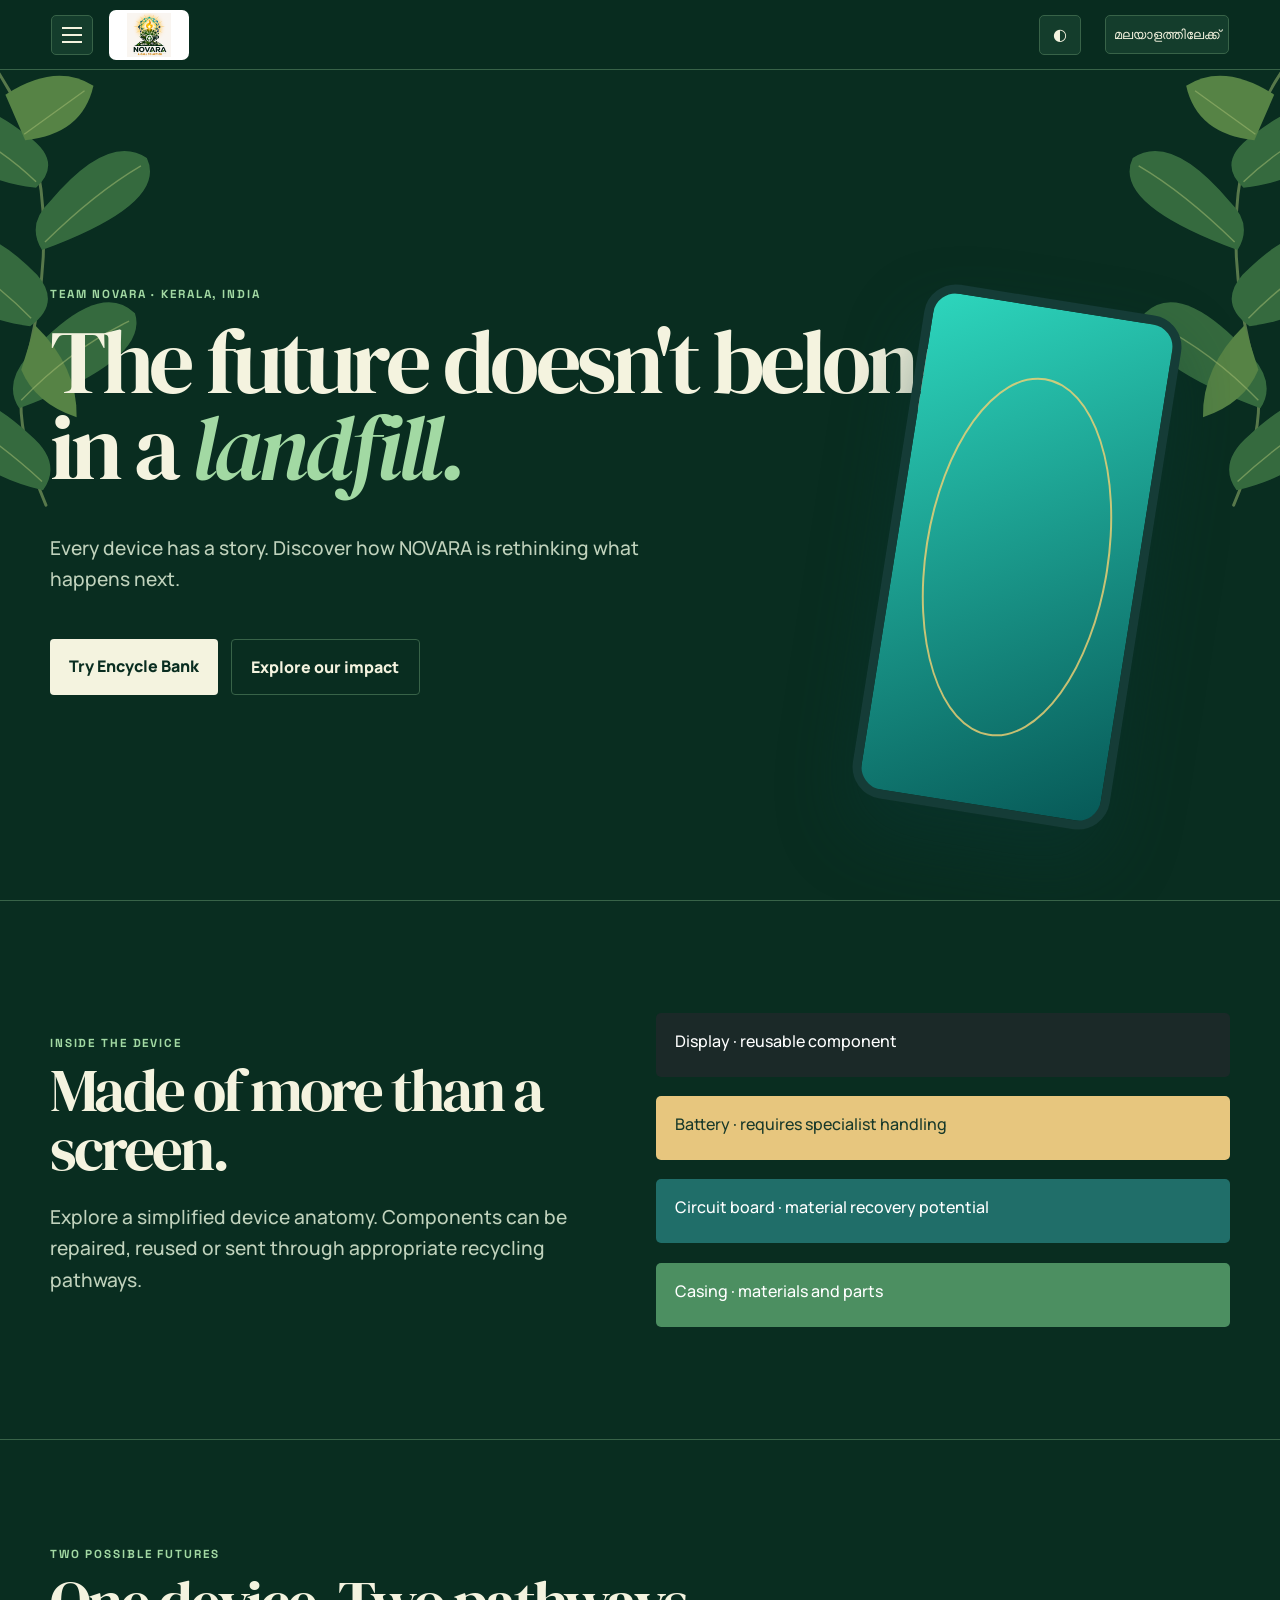
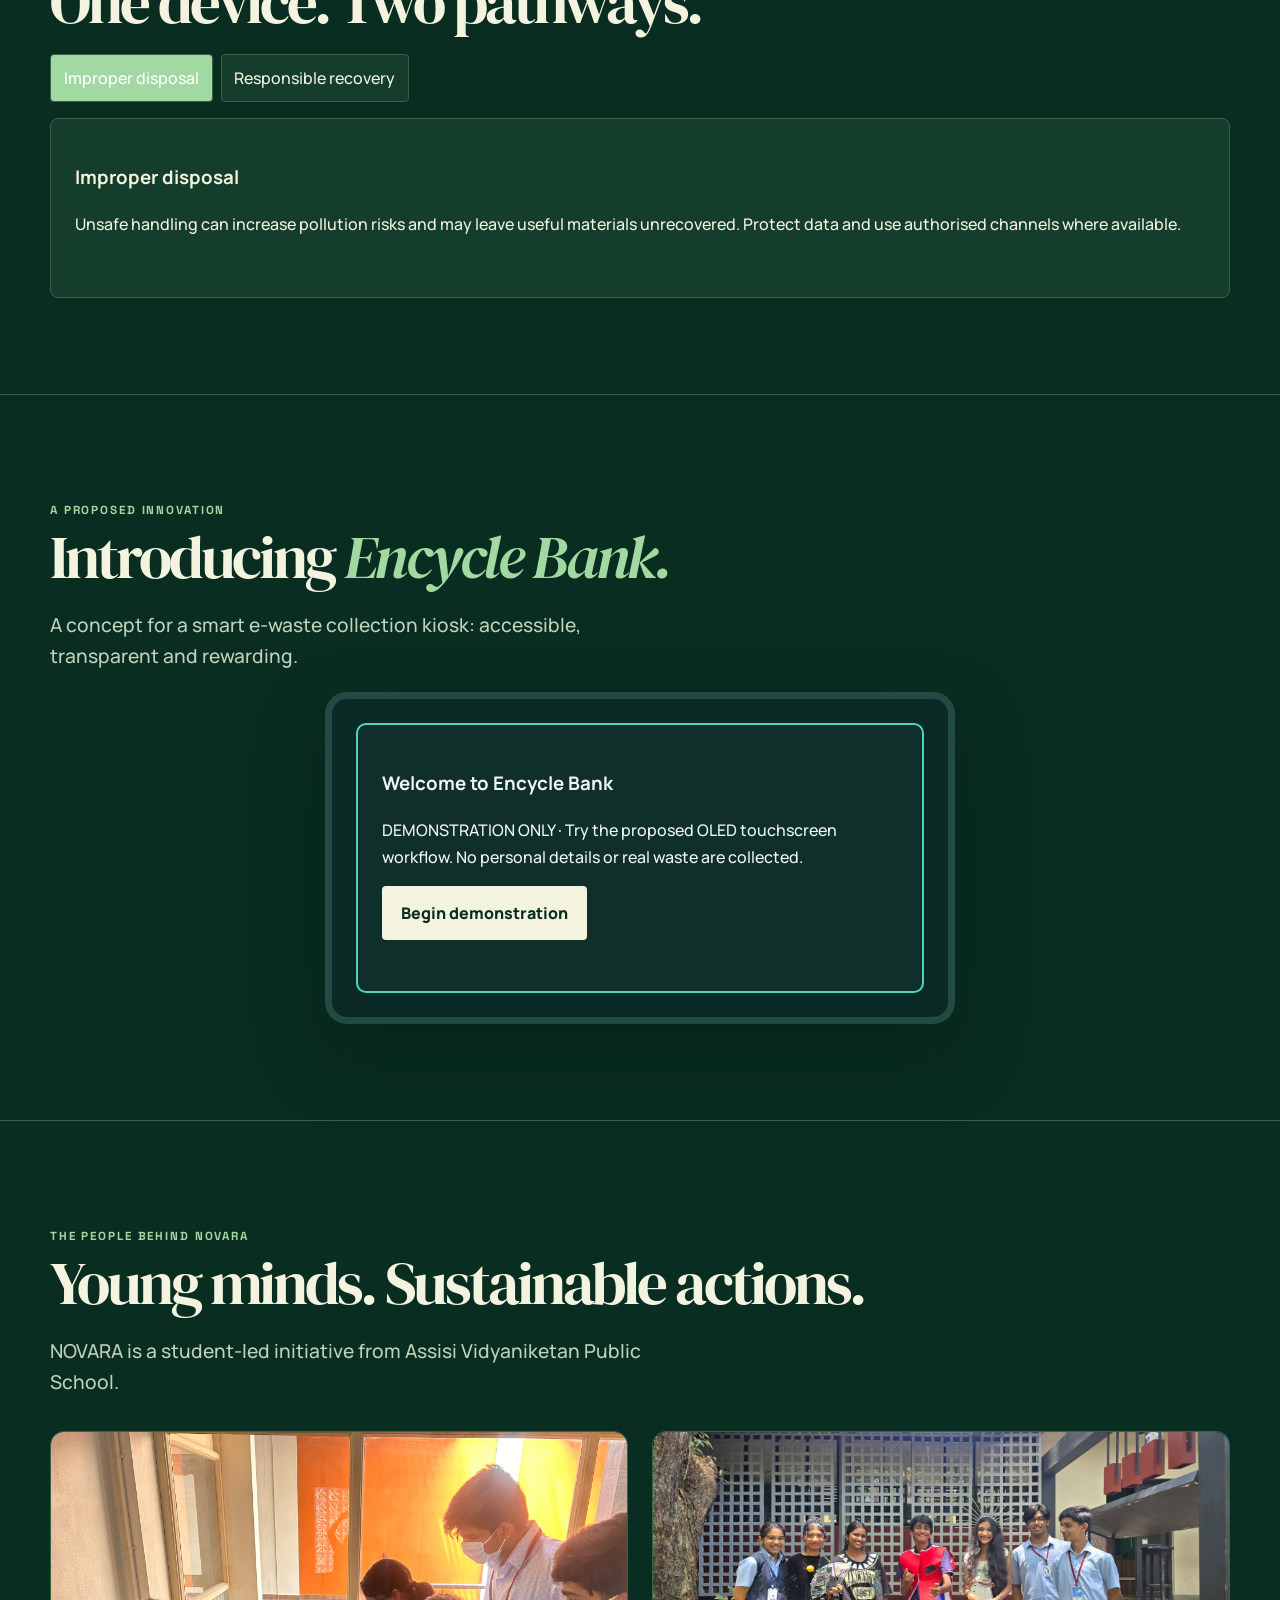
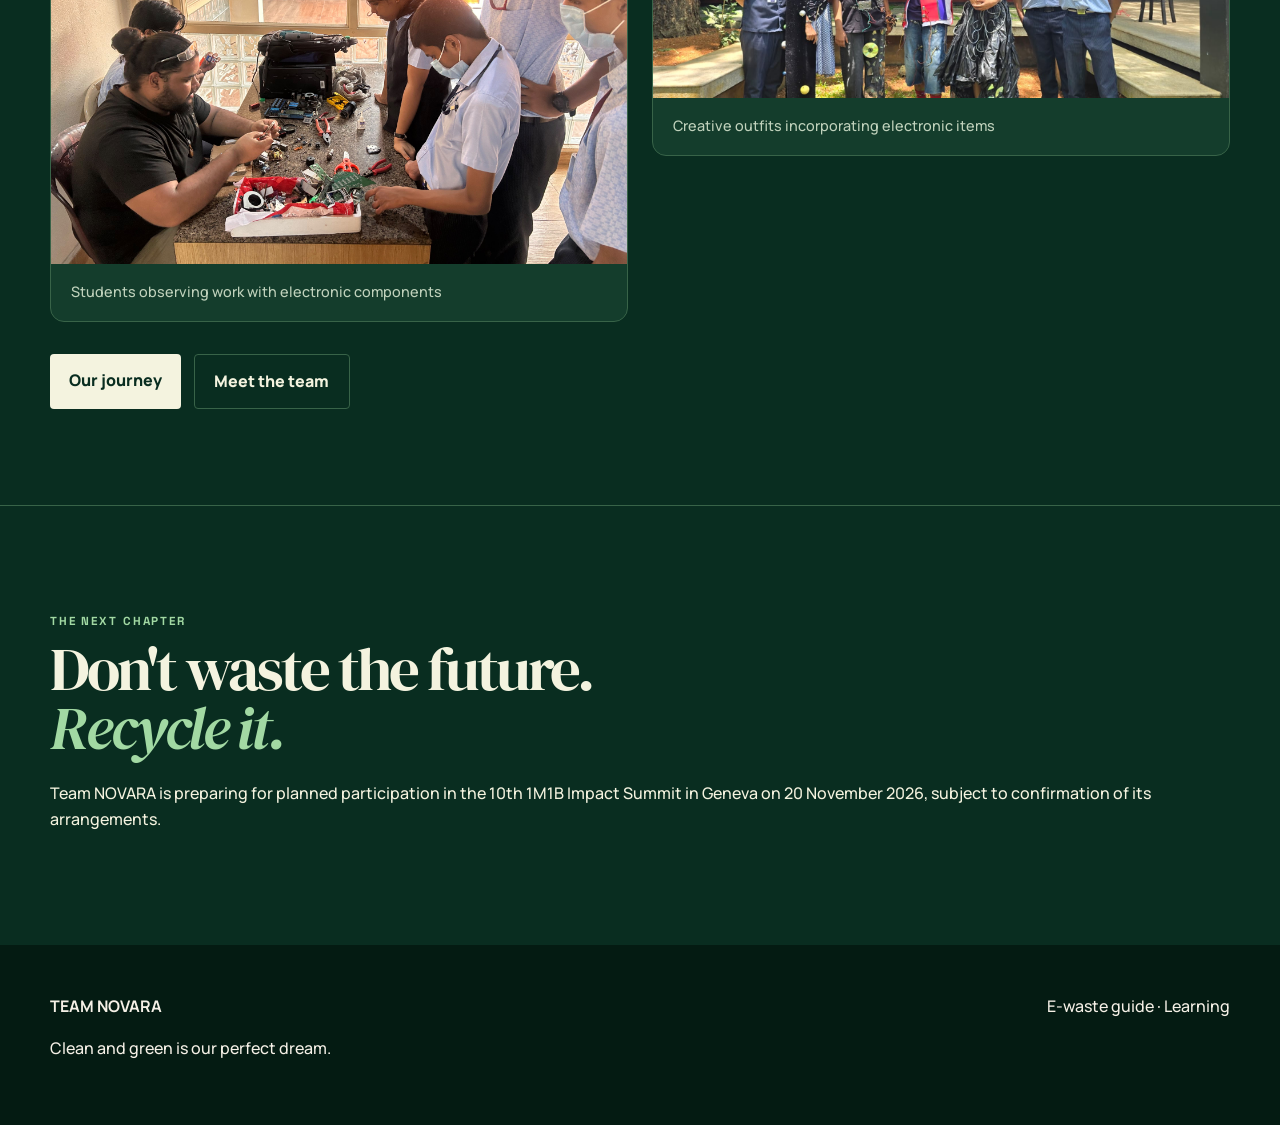
==== commit fe0bd50d: "Added some functionalities" ====
--- a/index.html
+++ b/index.html
@@ -1 +1 @@
-<!doctype html><html lang="en"><head><meta charset="utf-8"><meta name="viewport" content="width=device-width,initial-scale=1"><script>try{if(localStorage.getItem('novara-theme')==='dark'||(!localStorage.getItem('novara-theme')&&matchMedia('(prefers-color-scheme:dark)').matches))document.documentElement.classList.add('pre-dark')}catch(e){}</script><title>Team NOVARA | A Call to Action</title><link rel="preconnect" href="https://fonts.googleapis.com"><link href="https://fonts.googleapis.com/css2?family=DM+Serif+Display:ital@0;1&family=Manrope:wght@400;500;700;800&family=Space+Grotesk:wght@600;700&display=swap" rel="stylesheet"><link rel="stylesheet" href="style.css"></head><body><a class="skip" href="#main">Skip to content</a><header></header><main id="main"><section class="hero wrap"><p class="eyebrow">TEAM NOVARA · KERALA, INDIA</p><h1>The future doesn't belong in a <em>landfill.</em></h1><p class="lede">Every device has a story. Discover how NOVARA is rethinking what happens next.</p><div class="buttons"><a class="button" href="#encycle">Try Encycle Bank</a><a class="button alt" href="impact.html">Explore our impact</a></div><div class="phone" aria-hidden="true"></div></section><section class="section"><div class="wrap exploded reveal"><div><p class="eyebrow">INSIDE THE DEVICE</p><h2>Made of more than a screen.</h2><p class="lede">Explore a simplified device anatomy. Components can be repaired, reused or sent through appropriate recycling pathways.</p></div><div class="parts" aria-label="Interactive exploded device view"><div class="part">Display · reusable component</div><div class="part">Battery · requires specialist handling</div><div class="part">Circuit board · material recovery potential</div><div class="part">Casing · materials and parts</div></div></div></section><section class="section"><div class="wrap reveal"><p class="eyebrow">TWO POSSIBLE FUTURES</p><h2>One device. Two pathways.</h2><div class="tabs"><button class="active" data-path="bad">Improper disposal</button><button data-path="good">Responsible recovery</button></div><div class="pathway" id="path"><h3>Improper disposal</h3><p>Unsafe handling can increase pollution risks and may leave useful materials unrecovered. Protect data and use authorised channels where available.</p></div></div></section><section class="section" id="encycle"><div class="wrap reveal"><p class="eyebrow">A PROPOSED INNOVATION</p><h2>Introducing <em>Encycle Bank.</em></h2><p class="lede">A concept for a smart e-waste collection kiosk: accessible, transparent and rewarding.</p><div class="kiosk"><div class="screen" id="enc-screen"></div></div></div></section><section class="section"><div class="wrap reveal"><p class="eyebrow">THE PEOPLE BEHIND NOVARA</p><h2>Young minds. Sustainable actions.</h2><p class="lede">NOVARA is a student-led initiative from Assisi Vidyaniketan Public School. Project photographs will be added only with approval.</p><div class="buttons"><a class="button" href="campaign.html">Our journey</a><a class="button alt" href="team.html">Meet the team</a></div></div></section><section class="section"><div class="wrap reveal"><p class="eyebrow">THE NEXT CHAPTER</p><h2>Don't waste the future.<br><em>Recycle it.</em></h2><p>Team NOVARA is preparing for planned participation in the 10th 1M1B Impact Summit in Geneva on 20 November 2026, subject to confirmation of its arrangements.</p></div></section></main><footer></footer><script src="app.js"></script><script>const paths={bad:['Improper disposal','Unsafe handling can increase pollution risks and may leave useful materials unrecovered. Protect data and use authorised channels where available.'],good:['Responsible recovery','Maintain, repair, reuse or donate working devices first. Then use appropriate authorised recycling channels to support safer material recovery.']};document.querySelectorAll('[data-path]').forEach(b=>b.onclick=()=>{document.querySelectorAll('[data-path]').forEach(x=>x.classList.remove('active'));b.classList.add('active');let p=paths[b.dataset.path];document.querySelector('#path').innerHTML=`<h3>${p[0]}</h3><p>${p[1]}</p>`})</script></body></html>
+<!doctype html><html lang="en"><head><meta charset="utf-8"><meta name="viewport" content="width=device-width,initial-scale=1"><script>try{if(localStorage.getItem('novara-theme')==='dark'||(!localStorage.getItem('novara-theme')&&matchMedia('(prefers-color-scheme:dark)').matches))document.documentElement.classList.add('pre-dark')}catch(e){}</script><title>Team NOVARA | A Call to Action</title><link rel="preconnect" href="https://fonts.googleapis.com"><link href="https://fonts.googleapis.com/css2?family=DM+Serif+Display:ital@0;1&family=Manrope:wght@400;500;700;800&family=Space+Grotesk:wght@600;700&display=swap" rel="stylesheet"><link rel="stylesheet" href="style.css"><link rel="stylesheet" href="story-photos.css"><link rel="stylesheet" href="forest.css"></head><body><a class="skip" href="#main">Skip to content</a><header></header><main id="main"><section class="hero wrap"><p class="eyebrow">TEAM NOVARA · KERALA, INDIA</p><h1>The future doesn't belong in a <em>landfill.</em></h1><p class="lede">Every device has a story. Discover how NOVARA is rethinking what happens next.</p><div class="buttons"><a class="button" href="#encycle">Try Encycle Bank</a><a class="button alt" href="impact.html">Explore our impact</a></div><div class="phone" aria-hidden="true"></div></section><section class="section"><div class="wrap exploded reveal"><div><p class="eyebrow">INSIDE THE DEVICE</p><h2>Made of more than a screen.</h2><p class="lede">Explore a simplified device anatomy. Components can be repaired, reused or sent through appropriate recycling pathways.</p></div><div class="parts" aria-label="Interactive exploded device view"><div class="part">Display · reusable component</div><div class="part">Battery · requires specialist handling</div><div class="part">Circuit board · material recovery potential</div><div class="part">Casing · materials and parts</div></div></div></section><section class="section"><div class="wrap reveal"><p class="eyebrow">TWO POSSIBLE FUTURES</p><h2>One device. Two pathways.</h2><div class="tabs"><button class="active" data-path="bad">Improper disposal</button><button data-path="good">Responsible recovery</button></div><div class="pathway" id="path"><h3>Improper disposal</h3><p>Unsafe handling can increase pollution risks and may leave useful materials unrecovered. Protect data and use authorised channels where available.</p></div></div></section><section class="section" id="encycle"><div class="wrap reveal"><p class="eyebrow">A PROPOSED INNOVATION</p><h2>Introducing <em>Encycle Bank.</em></h2><p class="lede">A concept for a smart e-waste collection kiosk: accessible, transparent and rewarding.</p><div class="kiosk"><div class="screen" id="enc-screen"></div></div></div></section><section class="section"><div class="wrap reveal"><p class="eyebrow">THE PEOPLE BEHIND NOVARA</p><h2>Young minds. Sustainable actions.</h2><p class="lede">NOVARA is a student-led initiative from Assisi Vidyaniketan Public School.</p><div class="story-photo-band"><figure class="story-photo"><a href="IMG-20261022-WA0025.jpg" target="_blank" rel="noopener"><img src="IMG-20261022-WA0025.jpg" alt="Students observing work with electronic components" width="1824" height="1368" loading="lazy" decoding="async"></a><figcaption>Students observing work with electronic components</figcaption></figure><figure class="story-photo"><a href="IMG-20260918-WA0154.jpg" target="_blank" rel="noopener"><img src="IMG-20260918-WA0154.jpg" alt="Creative outfits incorporating electronic items" width="1600" height="739" loading="lazy" decoding="async"></a><figcaption>Creative outfits incorporating electronic items</figcaption></figure></div><div class="buttons"><a class="button" href="campaign.html">Our journey</a><a class="button alt" href="team.html">Meet the team</a></div></div></section><section class="section"><div class="wrap reveal"><p class="eyebrow">THE NEXT CHAPTER</p><h2>Don't waste the future.<br><em>Recycle it.</em></h2><p>Team NOVARA is preparing for planned participation in the 10th 1M1B Impact Summit in Geneva on 20 November 2026, subject to confirmation of its arrangements.</p></div></section></main><footer></footer><script src="app.js"></script><script>const paths={bad:['Improper disposal','Unsafe handling can increase pollution risks and may leave useful materials unrecovered. Protect data and use authorised channels where available.'],good:['Responsible recovery','Maintain, repair, reuse or donate working devices first. Then use appropriate authorised recycling channels to support safer material recovery.']};document.querySelectorAll('[data-path]').forEach(b=>b.onclick=()=>{document.querySelectorAll('[data-path]').forEach(x=>x.classList.remove('active'));b.classList.add('active');let p=paths[b.dataset.path];document.querySelector('#path').innerHTML=`<h3>${p[0]}</h3><p>${p[1]}</p>`})</script></body></html>
--- a/story-photos.css
+++ b/story-photos.css
@@ -0,0 +1,9 @@
+/* Editorial photographs keep their complete frame, including faces and artwork. */
+.story-photo-band{display:grid;grid-template-columns:repeat(2,minmax(0,1fr));align-items:start;gap:1.5rem;margin:2rem 0}
+.story-photo{margin:2rem 0;background:var(--surface);border:1px solid var(--line);border-radius:14px;overflow:hidden;min-width:0}
+.story-photo-band .story-photo{margin:0}
+.story-photo a{display:block;background:var(--night)}
+.story-photo img{display:block;width:100%;height:auto;max-height:560px;object-fit:contain}
+.story-photo figcaption{padding:1rem 1.25rem;color:var(--muted);font-size:.9rem;line-height:1.7}
+.story-photo a:focus-visible{outline-offset:-5px}
+@media(max-width:680px){.story-photo-band{grid-template-columns:1fr;gap:1rem}.story-photo{margin:1.5rem 0}.story-photo img{max-height:480px}}
--- a/forest.css
+++ b/forest.css
@@ -0,0 +1,19 @@
+/* Forest palette: both theme settings stay within the green identity. */
+:root,body,body.dark{--bg:#092d20;--surface:#143d2c;--ink:#f4f3df;--muted:#c0d2bc;--teal:#a2d9a3;--gold:#e7c67e;--line:#386348;--night:#041b12;--shadow:0 20px 60px #00180f55}
+body.dark{--bg:#061f16;--surface:#103324;--line:#31553e;--night:#03150e}
+body .drawer,body.dark .drawer{background:rgba(12,43,29,.95);color:var(--ink)}
+body{background-color:var(--bg)}
+.foliage{position:fixed;inset:70px 0 0;overflow:hidden;pointer-events:none;z-index:2;contain:layout paint}
+.leaf-cluster{position:absolute;top:0;left:-24px;width:clamp(68px,8vw,125px);height:auto;opacity:.75;transform-origin:15% 0;animation:leaf-sway 8s ease-in-out infinite alternate}
+.leaf-cluster.right{left:auto;right:-24px;transform-origin:85% 0;animation-name:leaf-sway-right;animation-delay:-3s}
+.foliage.home-leaves .leaf-cluster{width:clamp(130px,17vw,270px);left:-48px;opacity:.85}
+.foliage.home-leaves .leaf-cluster.right{left:auto;right:-48px}
+.foliage .leaf-vein{fill:none;stroke:#bed580;stroke-width:1.4;opacity:.55}
+.foliage .leaf-stem{fill:none;stroke:#668653;stroke-width:3;stroke-linecap:round}
+/* Keep all reading and interaction layers above the edge decoration. */
+main,footer{position:relative;z-index:3}header{z-index:30}
+@keyframes leaf-sway{from{transform:rotate(-5deg)}to{transform:rotate(5deg)}}
+@keyframes leaf-sway-right{from{transform:rotate(5deg)}to{transform:rotate(-5deg)}}
+body.leaves-paused .leaf-cluster{animation-play-state:paused}
+@media(max-width:650px){.leaf-cluster{width:58px;left:-26px;opacity:.5}.leaf-cluster.right{right:-26px}.foliage.home-leaves .leaf-cluster{width:115px;left:-60px;opacity:.65}.foliage.home-leaves .leaf-cluster.right{right:-60px}}
+@media(prefers-reduced-motion:reduce){.leaf-cluster{animation:none!important}}
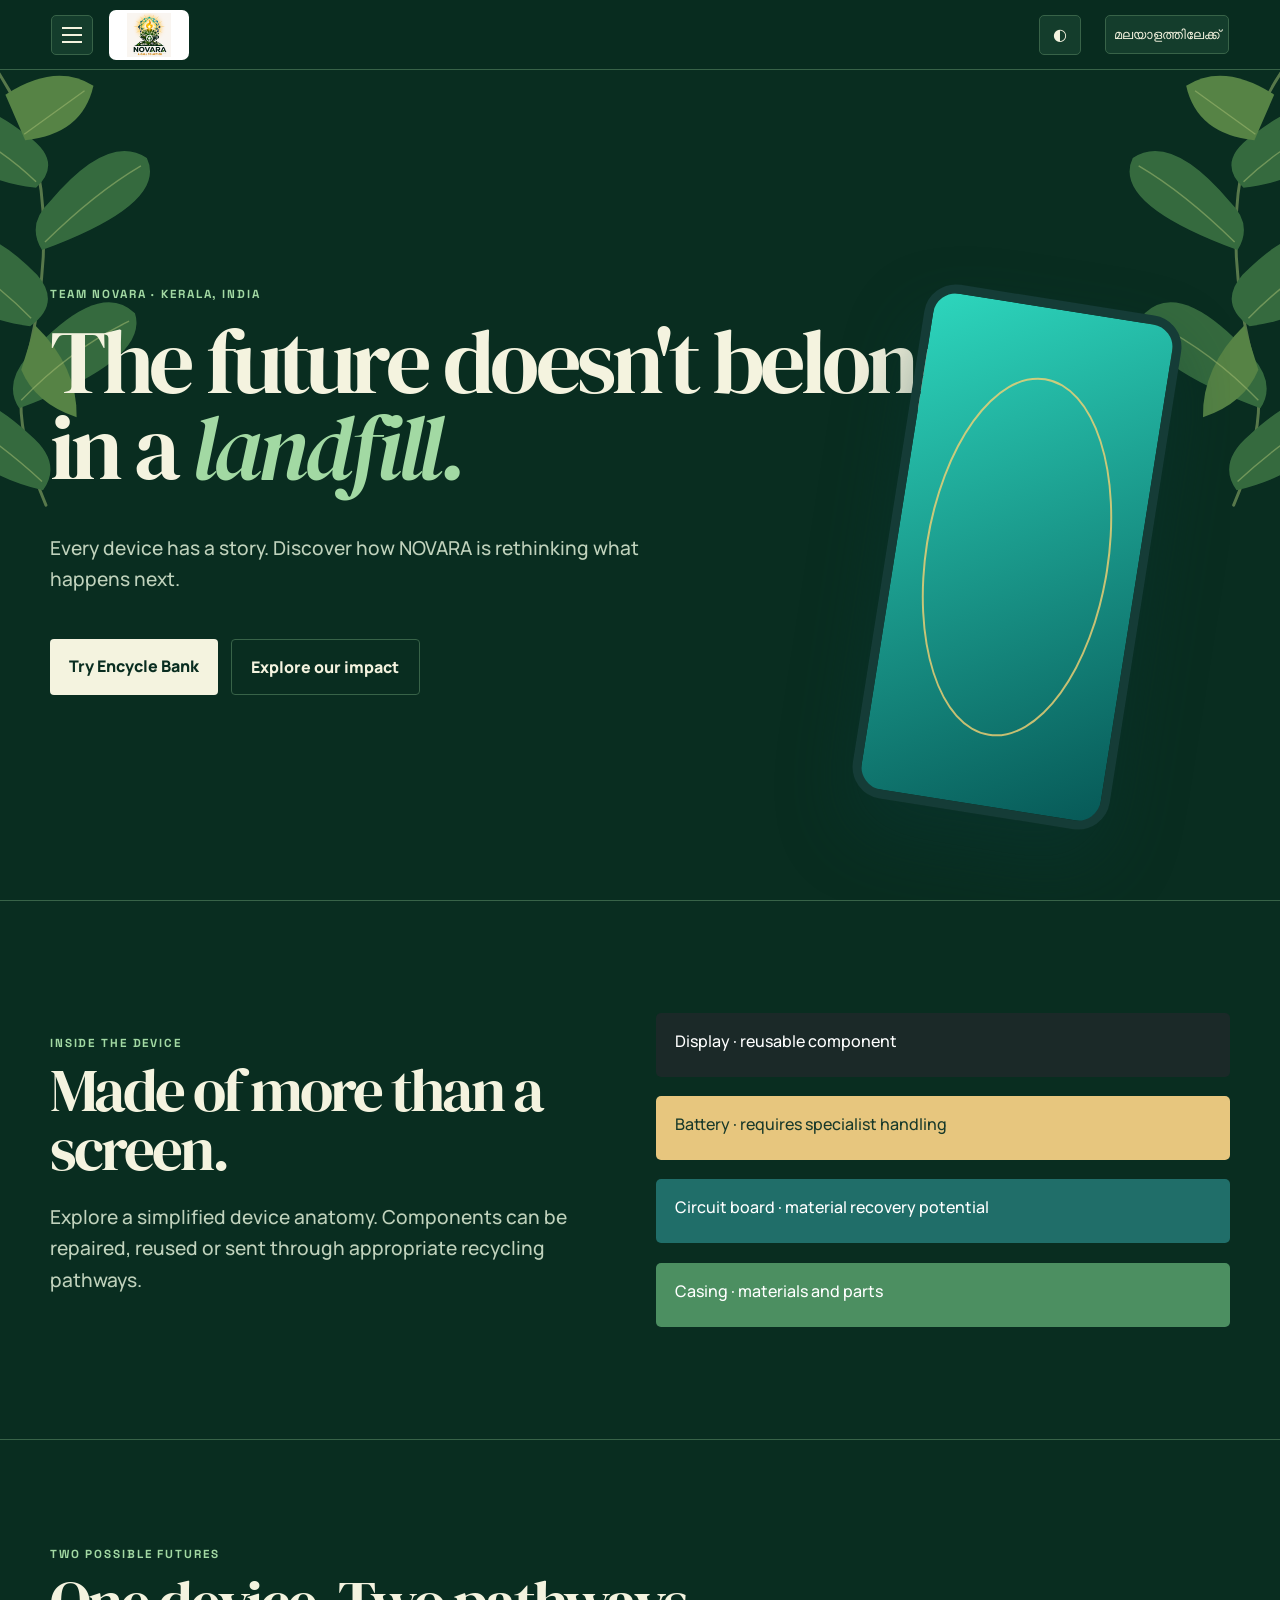
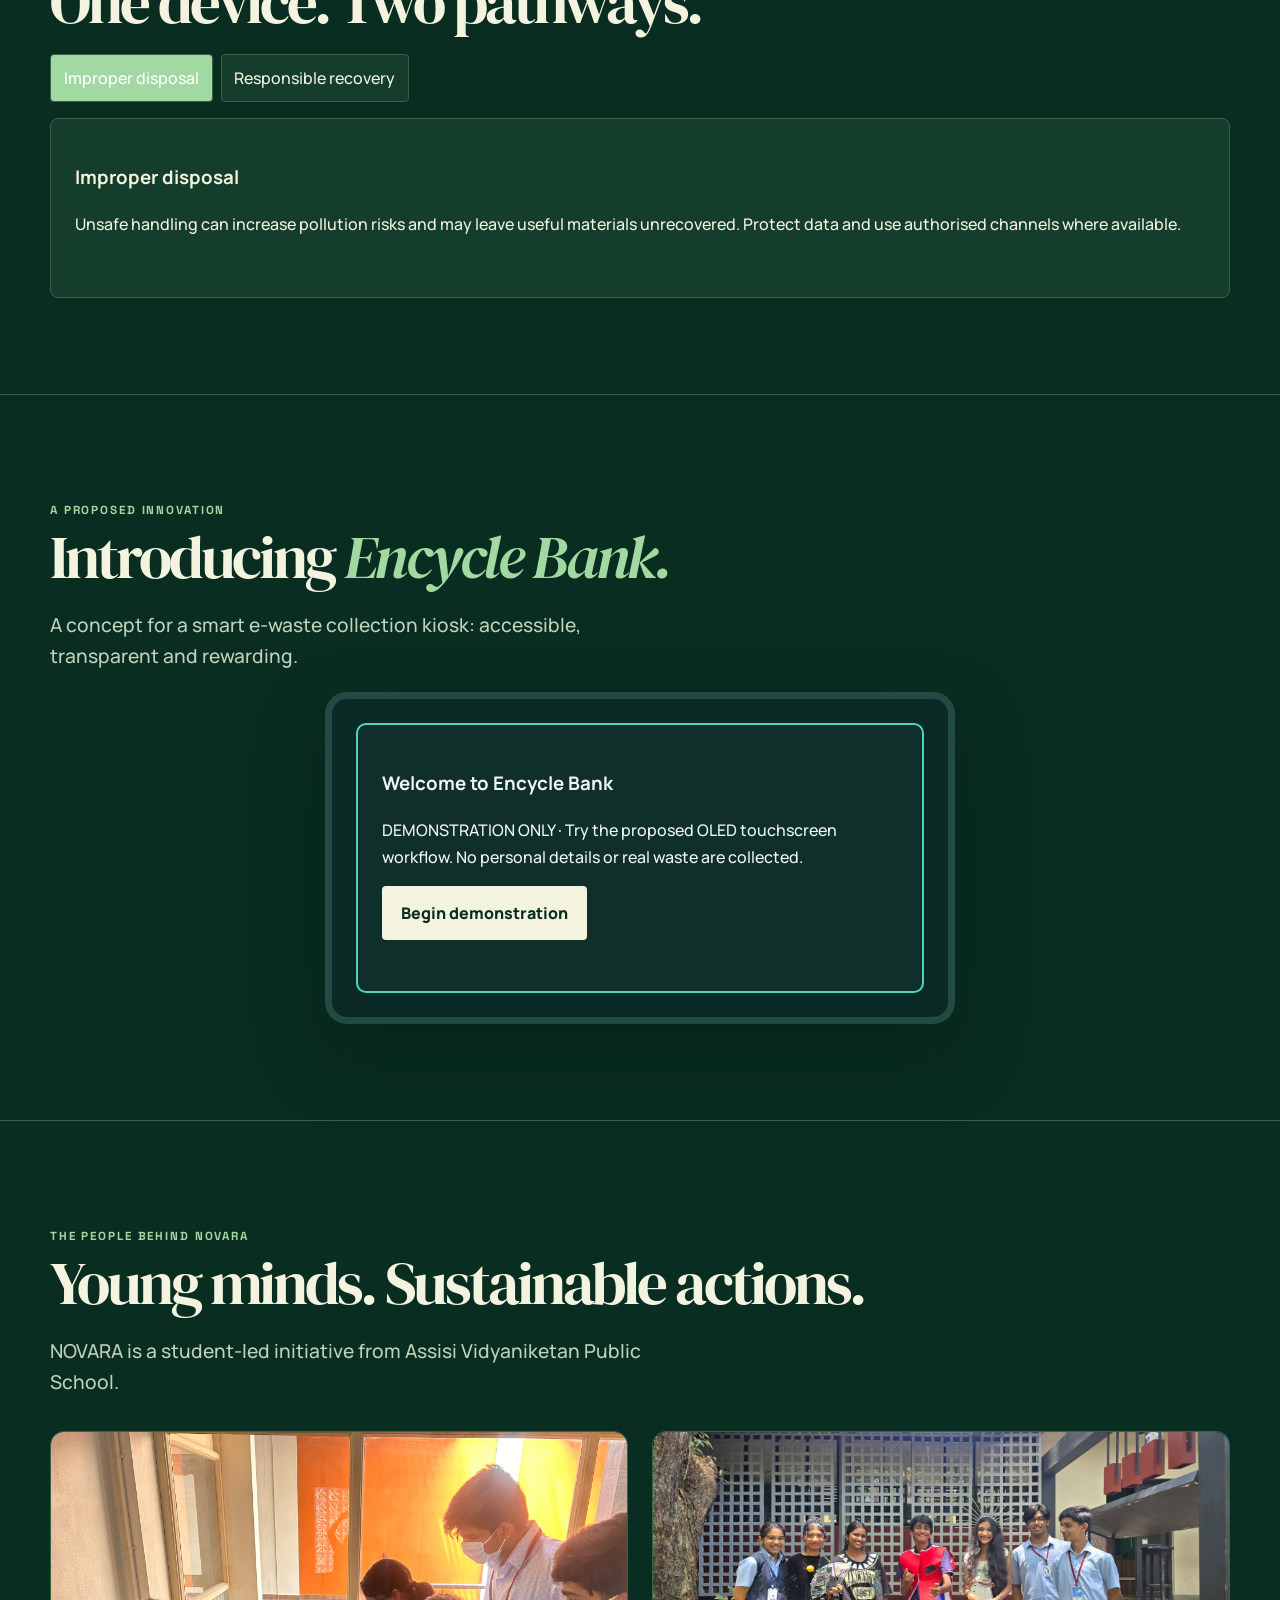
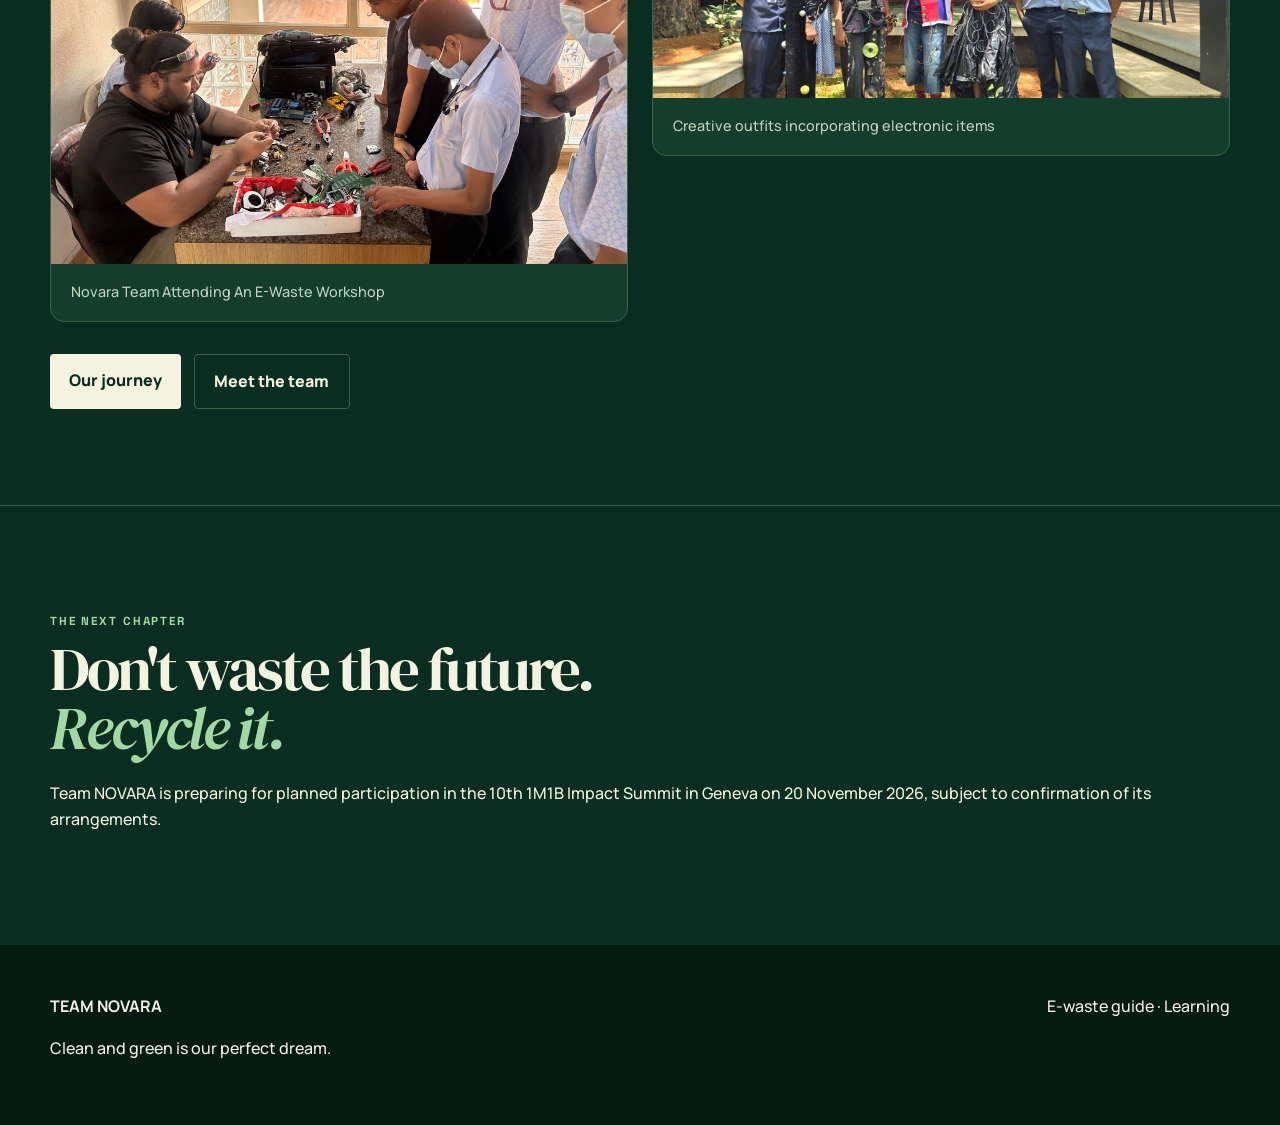
==== commit 817e123a: "Added some fixes" ====
--- a/index.html
+++ b/index.html
@@ -1 +1 @@
-<!doctype html><html lang="en"><head><meta charset="utf-8"><meta name="viewport" content="width=device-width,initial-scale=1"><script>try{if(localStorage.getItem('novara-theme')==='dark'||(!localStorage.getItem('novara-theme')&&matchMedia('(prefers-color-scheme:dark)').matches))document.documentElement.classList.add('pre-dark')}catch(e){}</script><title>Team NOVARA | A Call to Action</title><link rel="preconnect" href="https://fonts.googleapis.com"><link href="https://fonts.googleapis.com/css2?family=DM+Serif+Display:ital@0;1&family=Manrope:wght@400;500;700;800&family=Space+Grotesk:wght@600;700&display=swap" rel="stylesheet"><link rel="stylesheet" href="style.css"><link rel="stylesheet" href="story-photos.css"><link rel="stylesheet" href="forest.css"></head><body><a class="skip" href="#main">Skip to content</a><header></header><main id="main"><section class="hero wrap"><p class="eyebrow">TEAM NOVARA · KERALA, INDIA</p><h1>The future doesn't belong in a <em>landfill.</em></h1><p class="lede">Every device has a story. Discover how NOVARA is rethinking what happens next.</p><div class="buttons"><a class="button" href="#encycle">Try Encycle Bank</a><a class="button alt" href="impact.html">Explore our impact</a></div><div class="phone" aria-hidden="true"></div></section><section class="section"><div class="wrap exploded reveal"><div><p class="eyebrow">INSIDE THE DEVICE</p><h2>Made of more than a screen.</h2><p class="lede">Explore a simplified device anatomy. Components can be repaired, reused or sent through appropriate recycling pathways.</p></div><div class="parts" aria-label="Interactive exploded device view"><div class="part">Display · reusable component</div><div class="part">Battery · requires specialist handling</div><div class="part">Circuit board · material recovery potential</div><div class="part">Casing · materials and parts</div></div></div></section><section class="section"><div class="wrap reveal"><p class="eyebrow">TWO POSSIBLE FUTURES</p><h2>One device. Two pathways.</h2><div class="tabs"><button class="active" data-path="bad">Improper disposal</button><button data-path="good">Responsible recovery</button></div><div class="pathway" id="path"><h3>Improper disposal</h3><p>Unsafe handling can increase pollution risks and may leave useful materials unrecovered. Protect data and use authorised channels where available.</p></div></div></section><section class="section" id="encycle"><div class="wrap reveal"><p class="eyebrow">A PROPOSED INNOVATION</p><h2>Introducing <em>Encycle Bank.</em></h2><p class="lede">A concept for a smart e-waste collection kiosk: accessible, transparent and rewarding.</p><div class="kiosk"><div class="screen" id="enc-screen"></div></div></div></section><section class="section"><div class="wrap reveal"><p class="eyebrow">THE PEOPLE BEHIND NOVARA</p><h2>Young minds. Sustainable actions.</h2><p class="lede">NOVARA is a student-led initiative from Assisi Vidyaniketan Public School.</p><div class="story-photo-band"><figure class="story-photo"><a href="IMG-20261022-WA0025.jpg" target="_blank" rel="noopener"><img src="IMG-20261022-WA0025.jpg" alt="Students observing work with electronic components" width="1824" height="1368" loading="lazy" decoding="async"></a><figcaption>Students observing work with electronic components</figcaption></figure><figure class="story-photo"><a href="IMG-20260918-WA0154.jpg" target="_blank" rel="noopener"><img src="IMG-20260918-WA0154.jpg" alt="Creative outfits incorporating electronic items" width="1600" height="739" loading="lazy" decoding="async"></a><figcaption>Creative outfits incorporating electronic items</figcaption></figure></div><div class="buttons"><a class="button" href="campaign.html">Our journey</a><a class="button alt" href="team.html">Meet the team</a></div></div></section><section class="section"><div class="wrap reveal"><p class="eyebrow">THE NEXT CHAPTER</p><h2>Don't waste the future.<br><em>Recycle it.</em></h2><p>Team NOVARA is preparing for planned participation in the 10th 1M1B Impact Summit in Geneva on 20 November 2026, subject to confirmation of its arrangements.</p></div></section></main><footer></footer><script src="app.js"></script><script>const paths={bad:['Improper disposal','Unsafe handling can increase pollution risks and may leave useful materials unrecovered. Protect data and use authorised channels where available.'],good:['Responsible recovery','Maintain, repair, reuse or donate working devices first. Then use appropriate authorised recycling channels to support safer material recovery.']};document.querySelectorAll('[data-path]').forEach(b=>b.onclick=()=>{document.querySelectorAll('[data-path]').forEach(x=>x.classList.remove('active'));b.classList.add('active');let p=paths[b.dataset.path];document.querySelector('#path').innerHTML=`<h3>${p[0]}</h3><p>${p[1]}</p>`})</script></body></html>
+<!doctype html><html lang="en"><head><meta charset="utf-8"><meta name="viewport" content="width=device-width,initial-scale=1"><script>try{if(localStorage.getItem('novara-theme')==='dark'||(!localStorage.getItem('novara-theme')&&matchMedia('(prefers-color-scheme:dark)').matches))document.documentElement.classList.add('pre-dark')}catch(e){}</script><title>Team NOVARA | A Call to Action</title><link rel="preconnect" href="https://fonts.googleapis.com"><link href="https://fonts.googleapis.com/css2?family=DM+Serif+Display:ital@0;1&family=Manrope:wght@400;500;700;800&family=Space+Grotesk:wght@600;700&display=swap" rel="stylesheet"><link rel="stylesheet" href="style.css"><link rel="stylesheet" href="story-photos.css"><link rel="stylesheet" href="forest.css"></head><body><a class="skip" href="#main">Skip to content</a><header></header><main id="main"><section class="hero wrap"><p class="eyebrow">TEAM NOVARA · KERALA, INDIA</p><h1>The future doesn't belong in a <em>landfill.</em></h1><p class="lede">Every device has a story. Discover how NOVARA is rethinking what happens next.</p><div class="buttons"><a class="button" href="#encycle">Try Encycle Bank</a><a class="button alt" href="impact.html">Explore our impact</a></div><div class="phone" aria-hidden="true"></div></section><section class="section"><div class="wrap exploded reveal"><div><p class="eyebrow">INSIDE THE DEVICE</p><h2>Made of more than a screen.</h2><p class="lede">Explore a simplified device anatomy. Components can be repaired, reused or sent through appropriate recycling pathways.</p></div><div class="parts" aria-label="Interactive exploded device view"><div class="part">Display · reusable component</div><div class="part">Battery · requires specialist handling</div><div class="part">Circuit board · material recovery potential</div><div class="part">Casing · materials and parts</div></div></div></section><section class="section"><div class="wrap reveal"><p class="eyebrow">TWO POSSIBLE FUTURES</p><h2>One device. Two pathways.</h2><div class="tabs"><button class="active" data-path="bad">Improper disposal</button><button data-path="good">Responsible recovery</button></div><div class="pathway" id="path"><h3>Improper disposal</h3><p>Unsafe handling can increase pollution risks and may leave useful materials unrecovered. Protect data and use authorised channels where available.</p></div></div></section><section class="section" id="encycle"><div class="wrap reveal"><p class="eyebrow">A PROPOSED INNOVATION</p><h2>Introducing <em>Encycle Bank.</em></h2><p class="lede">A concept for a smart e-waste collection kiosk: accessible, transparent and rewarding.</p><div class="kiosk"><div class="screen" id="enc-screen"></div></div></div></section><section class="section"><div class="wrap reveal"><p class="eyebrow">THE PEOPLE BEHIND NOVARA</p><h2>Young minds. Sustainable actions.</h2><p class="lede">NOVARA is a student-led initiative from Assisi Vidyaniketan Public School.</p><div class="story-photo-band"><figure class="story-photo"><a href="IMG-20261022-WA0025.jpg" target="_blank" rel="noopener"><img src="IMG-20261022-WA0025.jpg" alt="Novara Team Attending An E-Waste Workshop" width="1824" height="1368" loading="lazy" decoding="async"></a><figcaption>Novara Team Attending An E-Waste Workshop</figcaption></figure><figure class="story-photo"><a href="IMG-20260918-WA0154.jpg" target="_blank" rel="noopener"><img src="IMG-20260918-WA0154.jpg" alt="Creative outfits incorporating electronic items" width="1600" height="739" loading="lazy" decoding="async"></a><figcaption>Creative outfits incorporating electronic items</figcaption></figure></div><div class="buttons"><a class="button" href="campaign.html">Our journey</a><a class="button alt" href="team.html">Meet the team</a></div></div></section><section class="section"><div class="wrap reveal"><p class="eyebrow">THE NEXT CHAPTER</p><h2>Don't waste the future.<br><em>Recycle it.</em></h2><p>Team NOVARA is preparing for planned participation in the 10th 1M1B Impact Summit in Geneva on 20 November 2026, subject to confirmation of its arrangements.</p></div></section></main><footer></footer><script src="app.js"></script><script>const paths={bad:['Improper disposal','Unsafe handling can increase pollution risks and may leave useful materials unrecovered. Protect data and use authorised channels where available.'],good:['Responsible recovery','Maintain, repair, reuse or donate working devices first. Then use appropriate authorised recycling channels to support safer material recovery.']};document.querySelectorAll('[data-path]').forEach(b=>b.onclick=()=>{document.querySelectorAll('[data-path]').forEach(x=>x.classList.remove('active'));b.classList.add('active');let p=paths[b.dataset.path];document.querySelector('#path').innerHTML=`<h3>${p[0]}</h3><p>${p[1]}</p>`})</script></body></html>
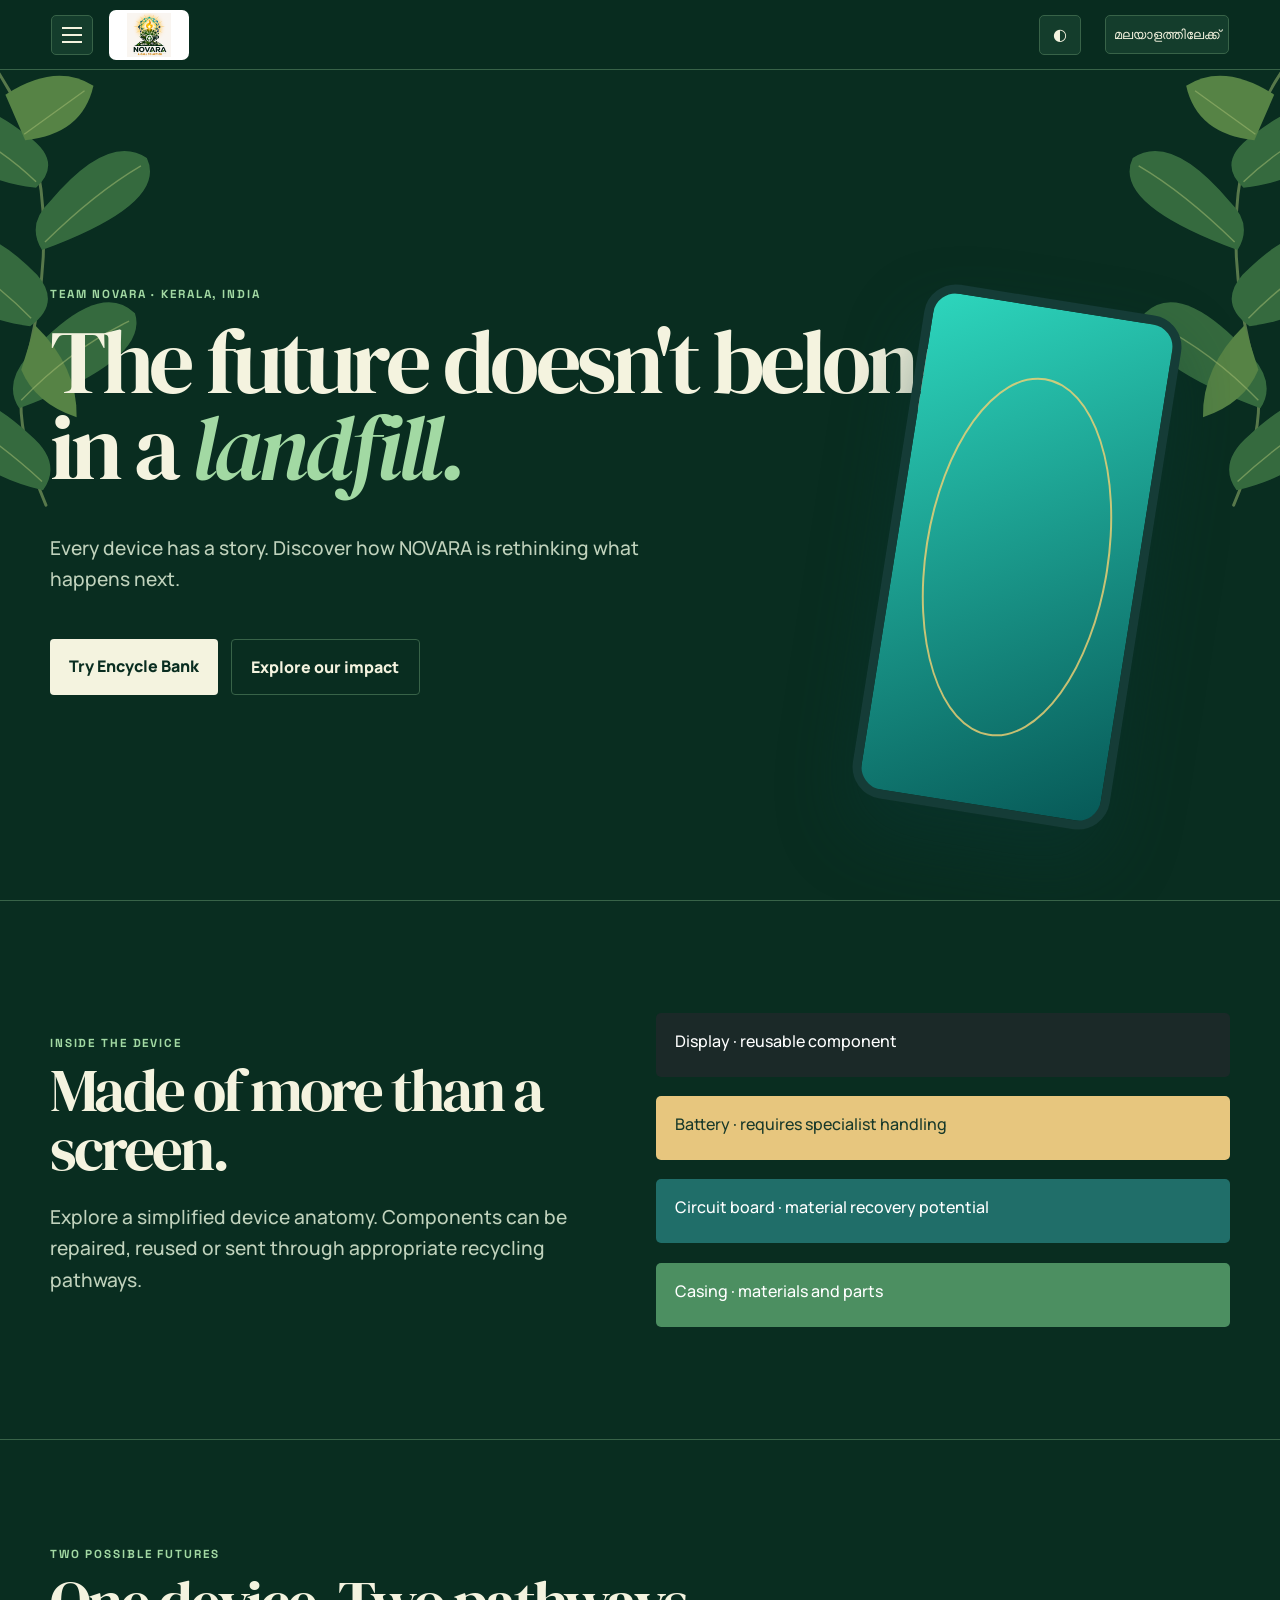
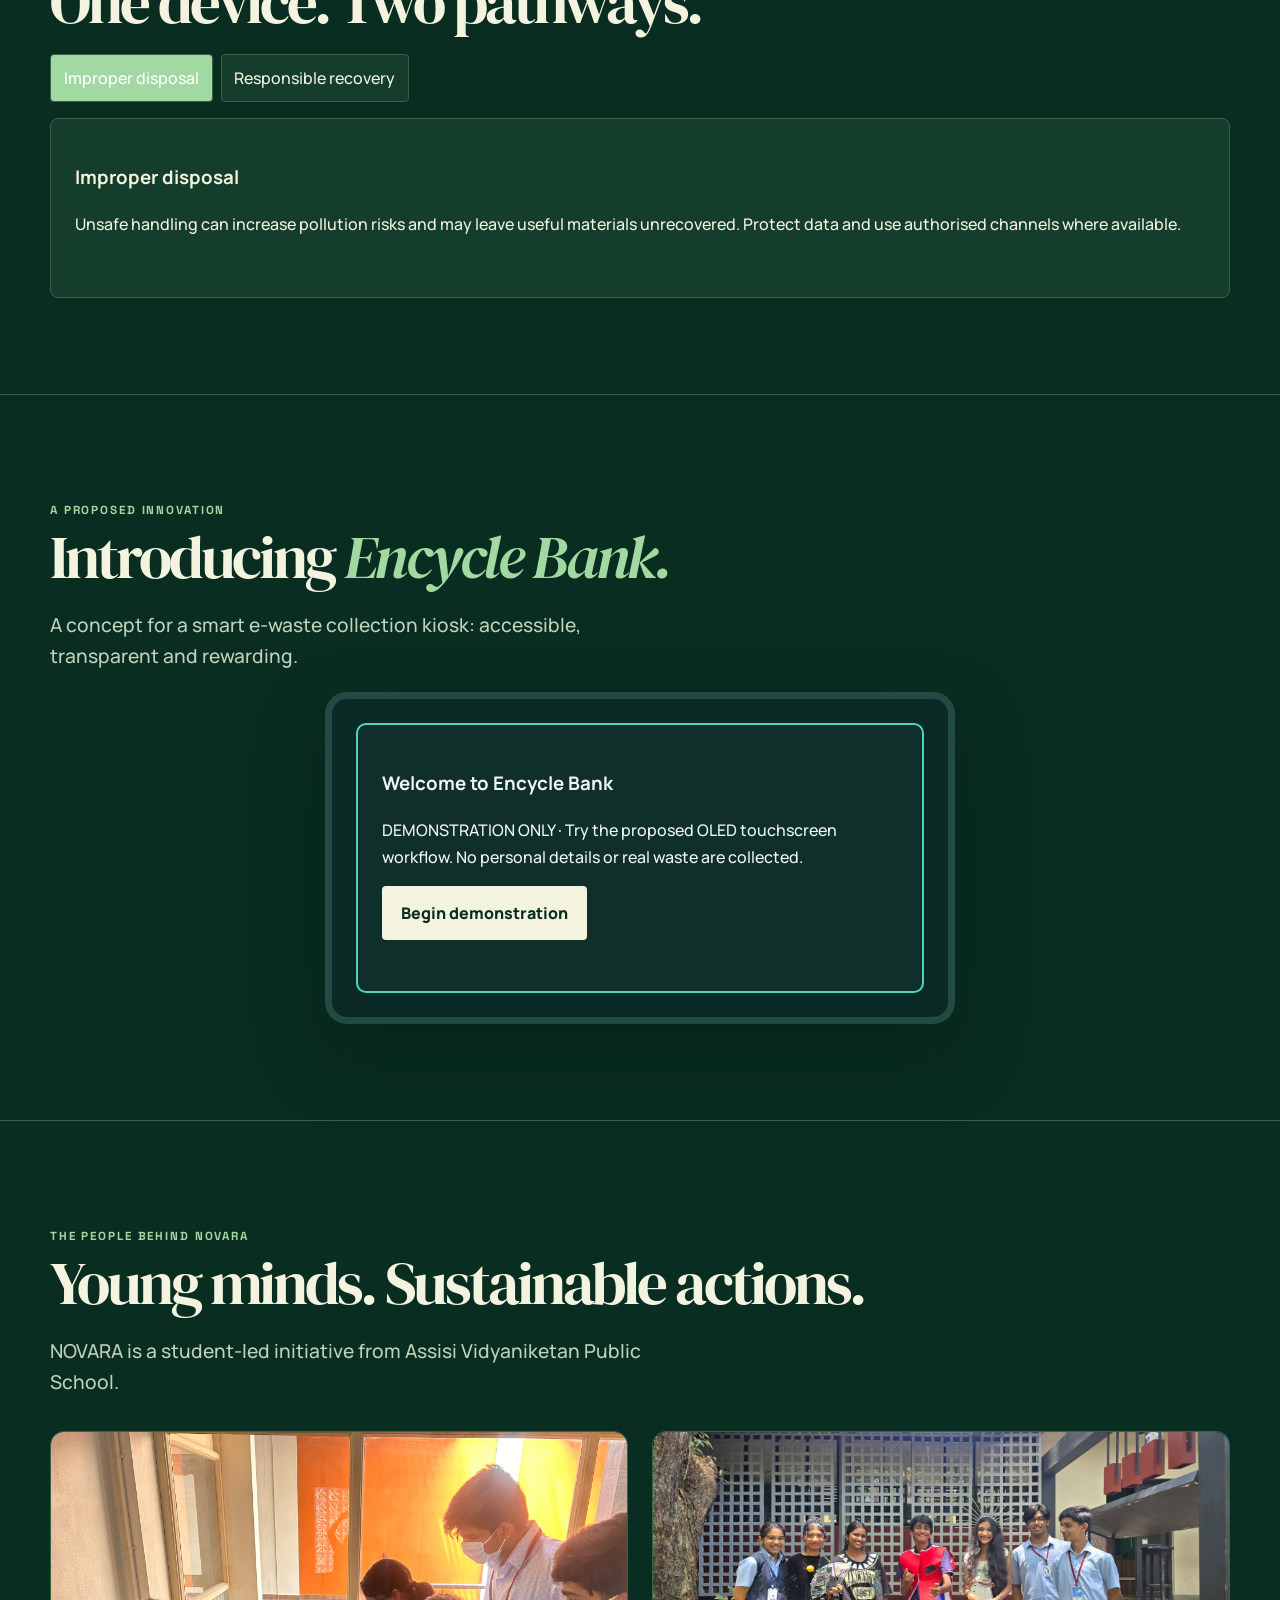
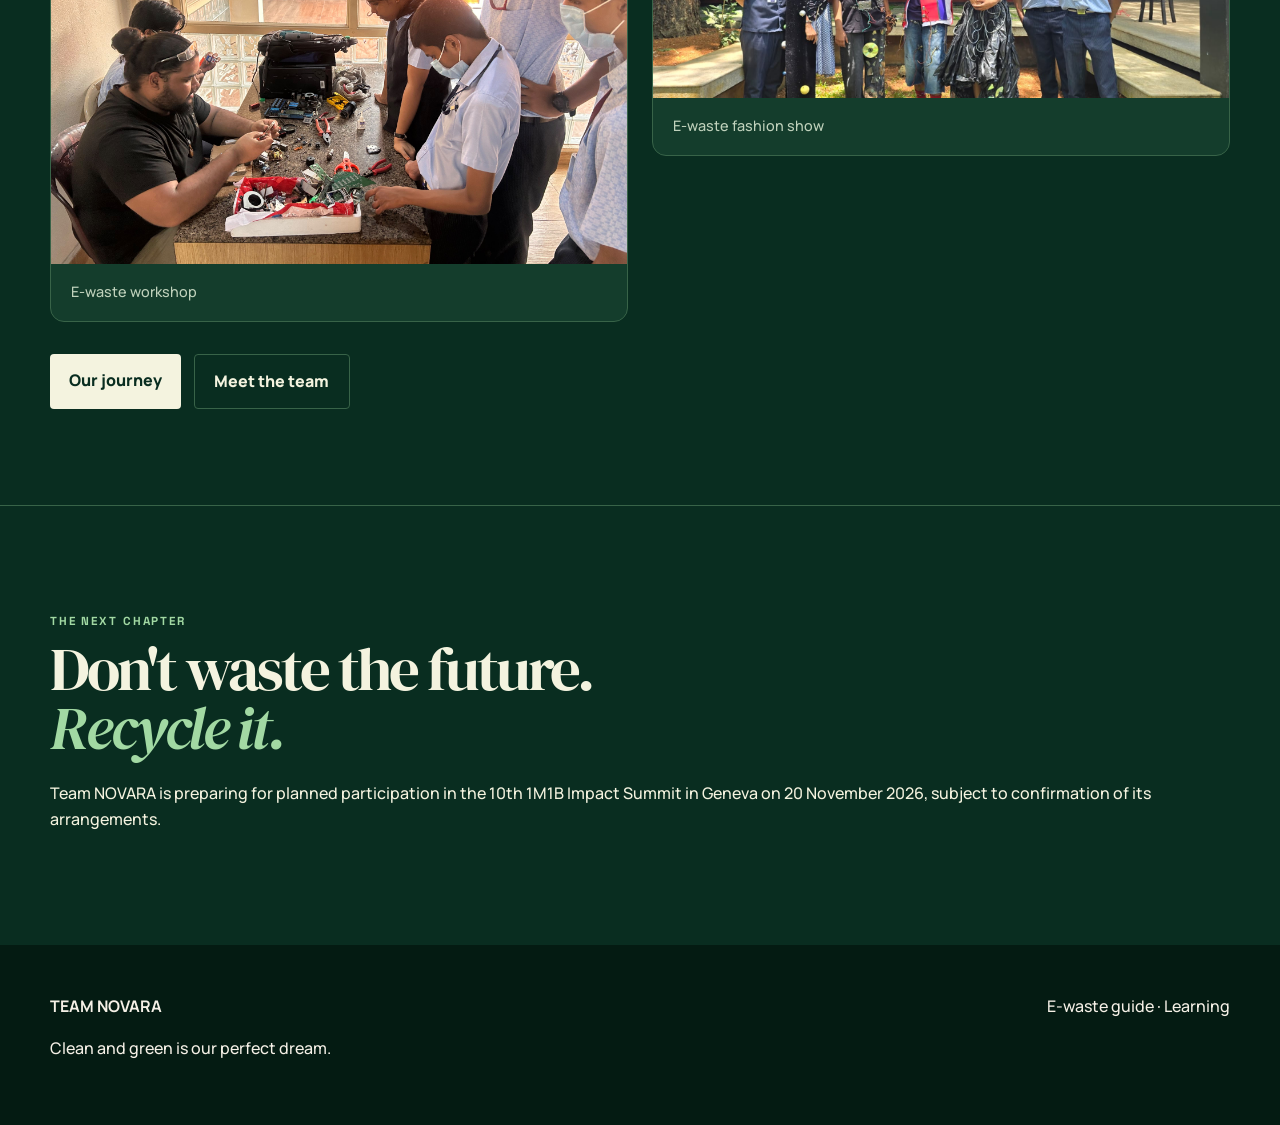
==== commit 2acf852b: "Fixed Various roles & names" ====
--- a/index.html
+++ b/index.html
@@ -1 +1 @@
-<!doctype html><html lang="en"><head><meta charset="utf-8"><meta name="viewport" content="width=device-width,initial-scale=1"><script>try{if(localStorage.getItem('novara-theme')==='dark'||(!localStorage.getItem('novara-theme')&&matchMedia('(prefers-color-scheme:dark)').matches))document.documentElement.classList.add('pre-dark')}catch(e){}</script><title>Team NOVARA | A Call to Action</title><link rel="preconnect" href="https://fonts.googleapis.com"><link href="https://fonts.googleapis.com/css2?family=DM+Serif+Display:ital@0;1&family=Manrope:wght@400;500;700;800&family=Space+Grotesk:wght@600;700&display=swap" rel="stylesheet"><link rel="stylesheet" href="style.css"><link rel="stylesheet" href="story-photos.css"><link rel="stylesheet" href="forest.css"></head><body><a class="skip" href="#main">Skip to content</a><header></header><main id="main"><section class="hero wrap"><p class="eyebrow">TEAM NOVARA · KERALA, INDIA</p><h1>The future doesn't belong in a <em>landfill.</em></h1><p class="lede">Every device has a story. Discover how NOVARA is rethinking what happens next.</p><div class="buttons"><a class="button" href="#encycle">Try Encycle Bank</a><a class="button alt" href="impact.html">Explore our impact</a></div><div class="phone" aria-hidden="true"></div></section><section class="section"><div class="wrap exploded reveal"><div><p class="eyebrow">INSIDE THE DEVICE</p><h2>Made of more than a screen.</h2><p class="lede">Explore a simplified device anatomy. Components can be repaired, reused or sent through appropriate recycling pathways.</p></div><div class="parts" aria-label="Interactive exploded device view"><div class="part">Display · reusable component</div><div class="part">Battery · requires specialist handling</div><div class="part">Circuit board · material recovery potential</div><div class="part">Casing · materials and parts</div></div></div></section><section class="section"><div class="wrap reveal"><p class="eyebrow">TWO POSSIBLE FUTURES</p><h2>One device. Two pathways.</h2><div class="tabs"><button class="active" data-path="bad">Improper disposal</button><button data-path="good">Responsible recovery</button></div><div class="pathway" id="path"><h3>Improper disposal</h3><p>Unsafe handling can increase pollution risks and may leave useful materials unrecovered. Protect data and use authorised channels where available.</p></div></div></section><section class="section" id="encycle"><div class="wrap reveal"><p class="eyebrow">A PROPOSED INNOVATION</p><h2>Introducing <em>Encycle Bank.</em></h2><p class="lede">A concept for a smart e-waste collection kiosk: accessible, transparent and rewarding.</p><div class="kiosk"><div class="screen" id="enc-screen"></div></div></div></section><section class="section"><div class="wrap reveal"><p class="eyebrow">THE PEOPLE BEHIND NOVARA</p><h2>Young minds. Sustainable actions.</h2><p class="lede">NOVARA is a student-led initiative from Assisi Vidyaniketan Public School.</p><div class="story-photo-band"><figure class="story-photo"><a href="IMG-20261022-WA0025.jpg" target="_blank" rel="noopener"><img src="IMG-20261022-WA0025.jpg" alt="Novara Team Attending An E-Waste Workshop" width="1824" height="1368" loading="lazy" decoding="async"></a><figcaption>Novara Team Attending An E-Waste Workshop</figcaption></figure><figure class="story-photo"><a href="IMG-20260918-WA0154.jpg" target="_blank" rel="noopener"><img src="IMG-20260918-WA0154.jpg" alt="Creative outfits incorporating electronic items" width="1600" height="739" loading="lazy" decoding="async"></a><figcaption>Creative outfits incorporating electronic items</figcaption></figure></div><div class="buttons"><a class="button" href="campaign.html">Our journey</a><a class="button alt" href="team.html">Meet the team</a></div></div></section><section class="section"><div class="wrap reveal"><p class="eyebrow">THE NEXT CHAPTER</p><h2>Don't waste the future.<br><em>Recycle it.</em></h2><p>Team NOVARA is preparing for planned participation in the 10th 1M1B Impact Summit in Geneva on 20 November 2026, subject to confirmation of its arrangements.</p></div></section></main><footer></footer><script src="app.js"></script><script>const paths={bad:['Improper disposal','Unsafe handling can increase pollution risks and may leave useful materials unrecovered. Protect data and use authorised channels where available.'],good:['Responsible recovery','Maintain, repair, reuse or donate working devices first. Then use appropriate authorised recycling channels to support safer material recovery.']};document.querySelectorAll('[data-path]').forEach(b=>b.onclick=()=>{document.querySelectorAll('[data-path]').forEach(x=>x.classList.remove('active'));b.classList.add('active');let p=paths[b.dataset.path];document.querySelector('#path').innerHTML=`<h3>${p[0]}</h3><p>${p[1]}</p>`})</script></body></html>
+<!doctype html><html lang="en"><head><meta charset="utf-8"><meta name="viewport" content="width=device-width,initial-scale=1"><script>try{if(localStorage.getItem('novara-theme')==='dark'||(!localStorage.getItem('novara-theme')&&matchMedia('(prefers-color-scheme:dark)').matches))document.documentElement.classList.add('pre-dark')}catch(e){}</script><title>Team NOVARA | A Call to Action</title><link rel="preconnect" href="https://fonts.googleapis.com"><link href="https://fonts.googleapis.com/css2?family=DM+Serif+Display:ital@0;1&family=Manrope:wght@400;500;700;800&family=Space+Grotesk:wght@600;700&display=swap" rel="stylesheet"><link rel="stylesheet" href="style.css"><link rel="stylesheet" href="story-photos.css"><link rel="stylesheet" href="forest.css"></head><body><a class="skip" href="#main">Skip to content</a><header></header><main id="main"><section class="hero wrap"><p class="eyebrow">TEAM NOVARA · KERALA, INDIA</p><h1>The future doesn't belong in a <em>landfill.</em></h1><p class="lede">Every device has a story. Discover how NOVARA is rethinking what happens next.</p><div class="buttons"><a class="button" href="#encycle">Try Encycle Bank</a><a class="button alt" href="impact.html">Explore our impact</a></div><div class="phone" aria-hidden="true"></div></section><section class="section"><div class="wrap exploded reveal"><div><p class="eyebrow">INSIDE THE DEVICE</p><h2>Made of more than a screen.</h2><p class="lede">Explore a simplified device anatomy. Components can be repaired, reused or sent through appropriate recycling pathways.</p></div><div class="parts" aria-label="Interactive exploded device view"><div class="part">Display · reusable component</div><div class="part">Battery · requires specialist handling</div><div class="part">Circuit board · material recovery potential</div><div class="part">Casing · materials and parts</div></div></div></section><section class="section"><div class="wrap reveal"><p class="eyebrow">TWO POSSIBLE FUTURES</p><h2>One device. Two pathways.</h2><div class="tabs"><button class="active" data-path="bad">Improper disposal</button><button data-path="good">Responsible recovery</button></div><div class="pathway" id="path"><h3>Improper disposal</h3><p>Unsafe handling can increase pollution risks and may leave useful materials unrecovered. Protect data and use authorised channels where available.</p></div></div></section><section class="section" id="encycle"><div class="wrap reveal"><p class="eyebrow">A PROPOSED INNOVATION</p><h2>Introducing <em>Encycle Bank.</em></h2><p class="lede">A concept for a smart e-waste collection kiosk: accessible, transparent and rewarding.</p><div class="kiosk"><div class="screen" id="enc-screen"></div></div></div></section><section class="section"><div class="wrap reveal"><p class="eyebrow">THE PEOPLE BEHIND NOVARA</p><h2>Young minds. Sustainable actions.</h2><p class="lede">NOVARA is a student-led initiative from Assisi Vidyaniketan Public School.</p><div class="story-photo-band"><figure class="story-photo"><a href="IMG-20261022-WA0025.jpg" target="_blank" rel="noopener"><img src="IMG-20261022-WA0025.jpg" alt="Novara Team Attending An E-Waste Workshop" width="1824" height="1368" loading="lazy" decoding="async"></a><figcaption>E-waste workshop</figcaption></figure><figure class="story-photo"><a href="IMG-20260918-WA0154.jpg" target="_blank" rel="noopener"><img src="IMG-20260918-WA0154.jpg" alt="Creative outfits incorporating electronic items" width="1600" height="739" loading="lazy" decoding="async"></a><figcaption>E-waste fashion show</figcaption></figure></div><div class="buttons"><a class="button" href="campaign.html">Our journey</a><a class="button alt" href="team.html">Meet the team</a></div></div></section><section class="section"><div class="wrap reveal"><p class="eyebrow">THE NEXT CHAPTER</p><h2>Don't waste the future.<br><em>Recycle it.</em></h2><p>Team NOVARA is preparing for planned participation in the 10th 1M1B Impact Summit in Geneva on 20 November 2026, subject to confirmation of its arrangements.</p></div></section></main><footer></footer><script src="app.js"></script><script>const paths={bad:['Improper disposal','Unsafe handling can increase pollution risks and may leave useful materials unrecovered. Protect data and use authorised channels where available.'],good:['Responsible recovery','Maintain, repair, reuse or donate working devices first. Then use appropriate authorised recycling channels to support safer material recovery.']};document.querySelectorAll('[data-path]').forEach(b=>b.onclick=()=>{document.querySelectorAll('[data-path]').forEach(x=>x.classList.remove('active'));b.classList.add('active');let p=paths[b.dataset.path];document.querySelector('#path').innerHTML=`<h3>${p[0]}</h3><p>${p[1]}</p>`})</script></body></html>
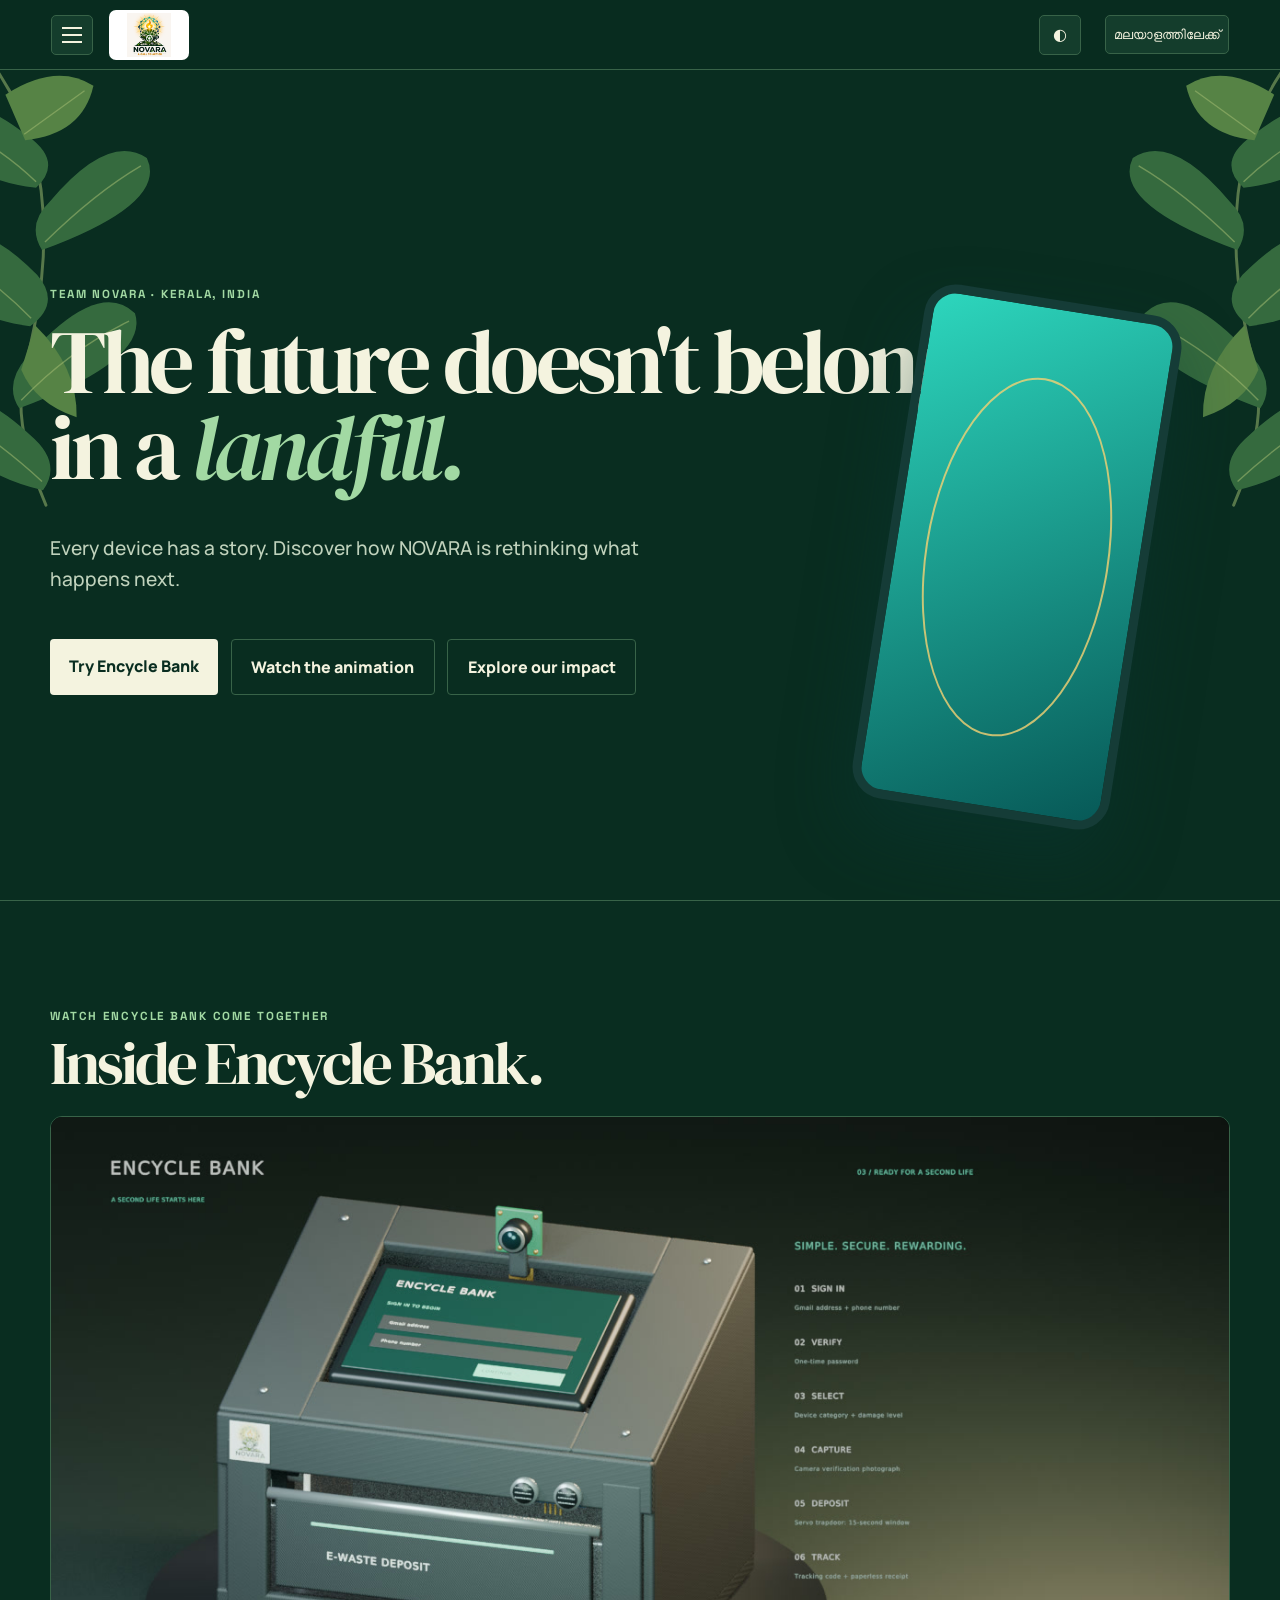
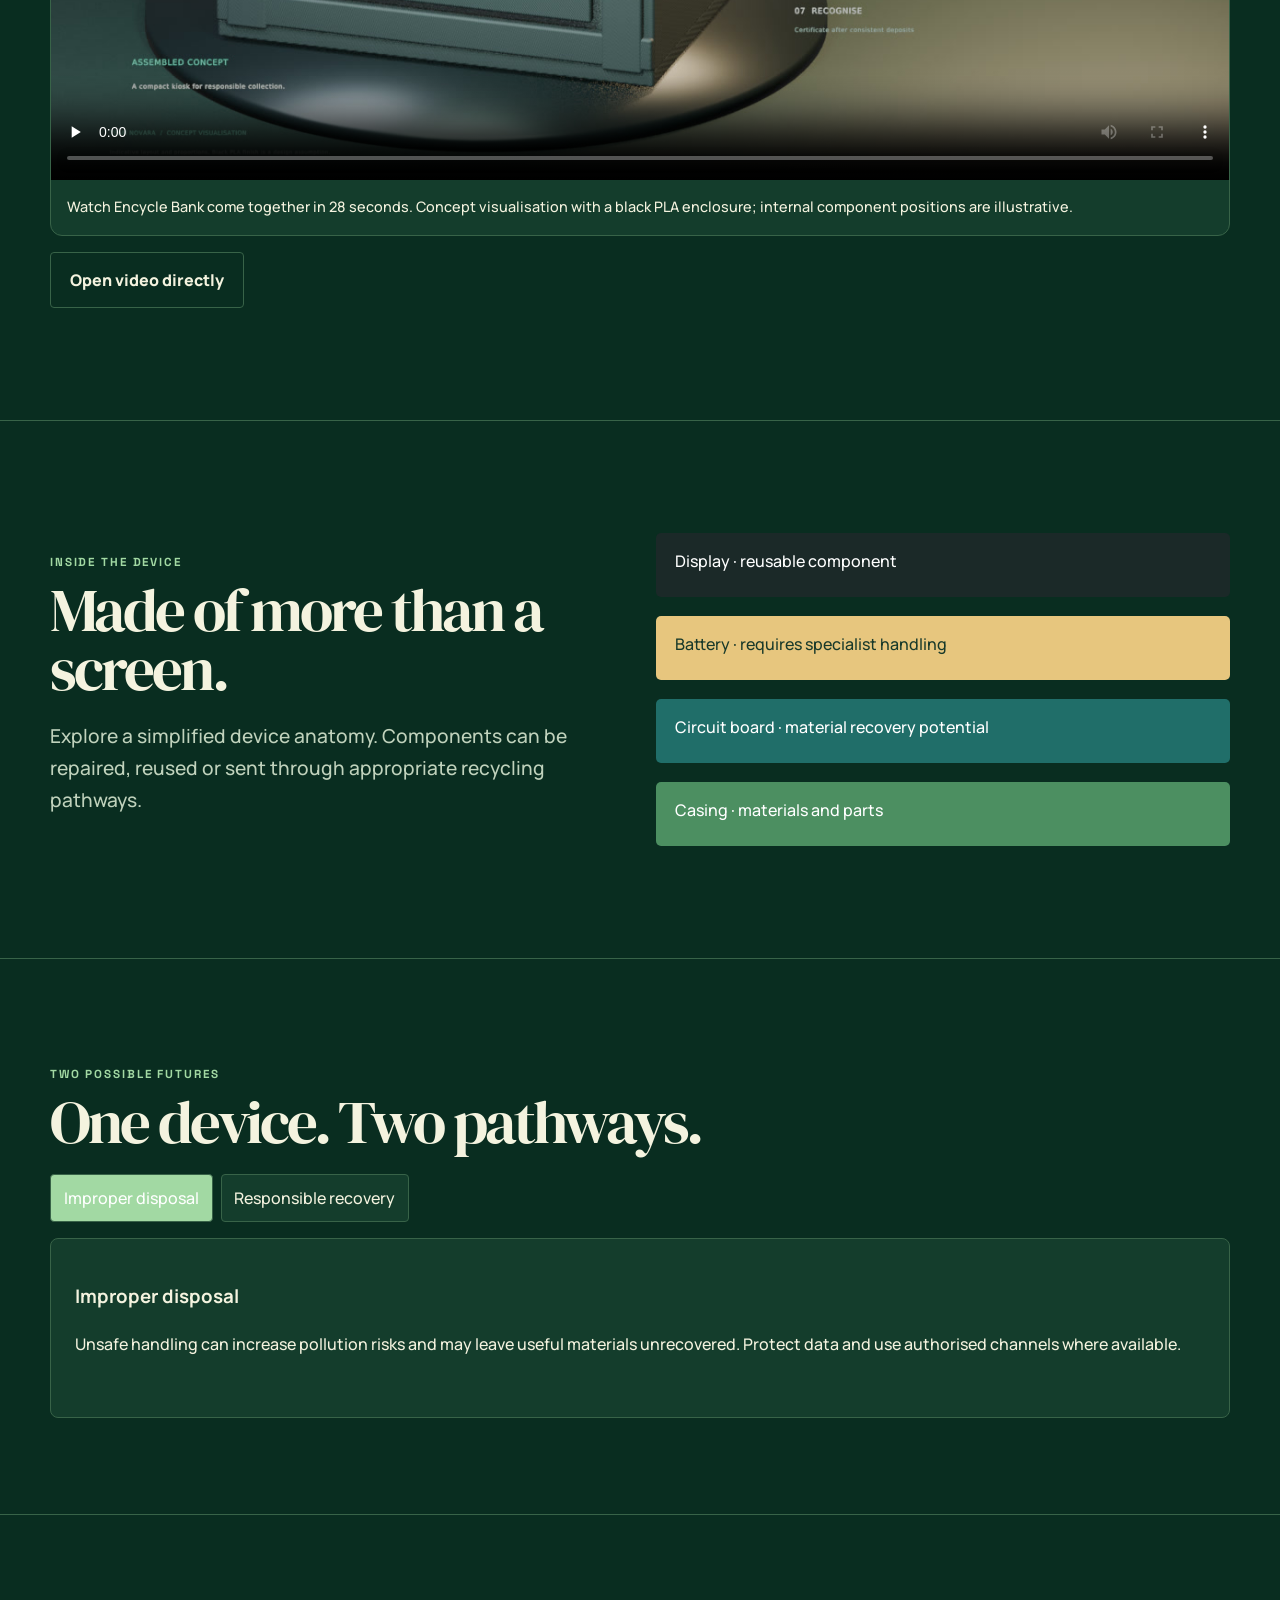
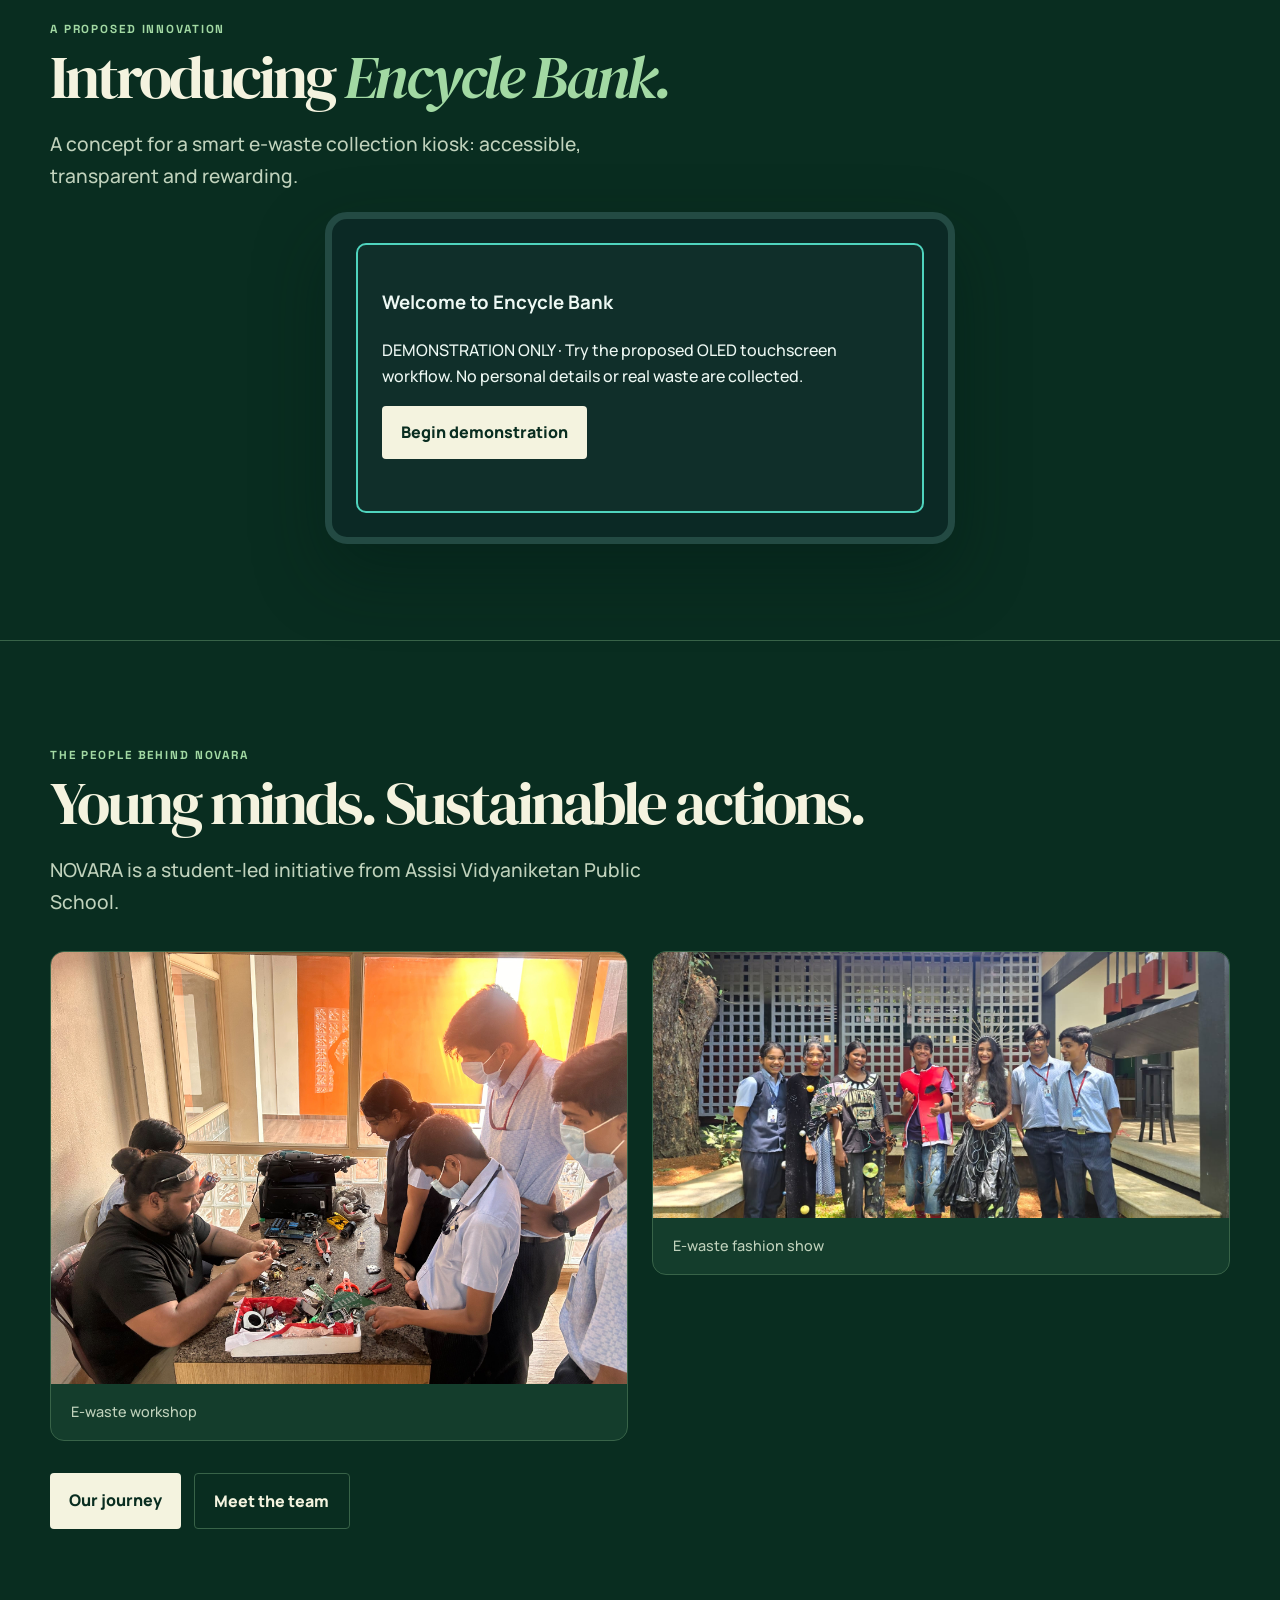
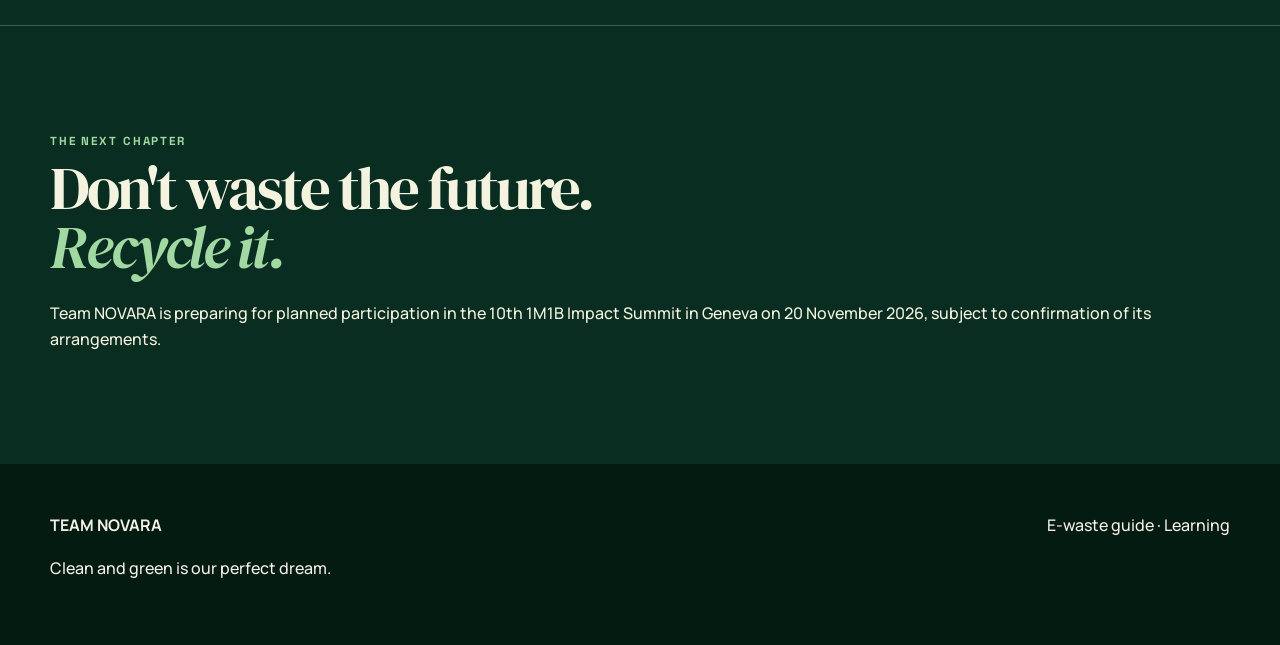
==== commit 6b0849ed: "Added a timer to the game & introduced Animation" ====
--- a/index.html
+++ b/index.html
@@ -1 +1 @@
-<!doctype html><html lang="en"><head><meta charset="utf-8"><meta name="viewport" content="width=device-width,initial-scale=1"><script>try{if(localStorage.getItem('novara-theme')==='dark'||(!localStorage.getItem('novara-theme')&&matchMedia('(prefers-color-scheme:dark)').matches))document.documentElement.classList.add('pre-dark')}catch(e){}</script><title>Team NOVARA | A Call to Action</title><link rel="preconnect" href="https://fonts.googleapis.com"><link href="https://fonts.googleapis.com/css2?family=DM+Serif+Display:ital@0;1&family=Manrope:wght@400;500;700;800&family=Space+Grotesk:wght@600;700&display=swap" rel="stylesheet"><link rel="stylesheet" href="style.css"><link rel="stylesheet" href="story-photos.css"><link rel="stylesheet" href="forest.css"></head><body><a class="skip" href="#main">Skip to content</a><header></header><main id="main"><section class="hero wrap"><p class="eyebrow">TEAM NOVARA · KERALA, INDIA</p><h1>The future doesn't belong in a <em>landfill.</em></h1><p class="lede">Every device has a story. Discover how NOVARA is rethinking what happens next.</p><div class="buttons"><a class="button" href="#encycle">Try Encycle Bank</a><a class="button alt" href="impact.html">Explore our impact</a></div><div class="phone" aria-hidden="true"></div></section><section class="section"><div class="wrap exploded reveal"><div><p class="eyebrow">INSIDE THE DEVICE</p><h2>Made of more than a screen.</h2><p class="lede">Explore a simplified device anatomy. Components can be repaired, reused or sent through appropriate recycling pathways.</p></div><div class="parts" aria-label="Interactive exploded device view"><div class="part">Display · reusable component</div><div class="part">Battery · requires specialist handling</div><div class="part">Circuit board · material recovery potential</div><div class="part">Casing · materials and parts</div></div></div></section><section class="section"><div class="wrap reveal"><p class="eyebrow">TWO POSSIBLE FUTURES</p><h2>One device. Two pathways.</h2><div class="tabs"><button class="active" data-path="bad">Improper disposal</button><button data-path="good">Responsible recovery</button></div><div class="pathway" id="path"><h3>Improper disposal</h3><p>Unsafe handling can increase pollution risks and may leave useful materials unrecovered. Protect data and use authorised channels where available.</p></div></div></section><section class="section" id="encycle"><div class="wrap reveal"><p class="eyebrow">A PROPOSED INNOVATION</p><h2>Introducing <em>Encycle Bank.</em></h2><p class="lede">A concept for a smart e-waste collection kiosk: accessible, transparent and rewarding.</p><div class="kiosk"><div class="screen" id="enc-screen"></div></div></div></section><section class="section"><div class="wrap reveal"><p class="eyebrow">THE PEOPLE BEHIND NOVARA</p><h2>Young minds. Sustainable actions.</h2><p class="lede">NOVARA is a student-led initiative from Assisi Vidyaniketan Public School.</p><div class="story-photo-band"><figure class="story-photo"><a href="IMG-20261022-WA0025.jpg" target="_blank" rel="noopener"><img src="IMG-20261022-WA0025.jpg" alt="Novara Team Attending An E-Waste Workshop" width="1824" height="1368" loading="lazy" decoding="async"></a><figcaption>E-waste workshop</figcaption></figure><figure class="story-photo"><a href="IMG-20260918-WA0154.jpg" target="_blank" rel="noopener"><img src="IMG-20260918-WA0154.jpg" alt="Creative outfits incorporating electronic items" width="1600" height="739" loading="lazy" decoding="async"></a><figcaption>E-waste fashion show</figcaption></figure></div><div class="buttons"><a class="button" href="campaign.html">Our journey</a><a class="button alt" href="team.html">Meet the team</a></div></div></section><section class="section"><div class="wrap reveal"><p class="eyebrow">THE NEXT CHAPTER</p><h2>Don't waste the future.<br><em>Recycle it.</em></h2><p>Team NOVARA is preparing for planned participation in the 10th 1M1B Impact Summit in Geneva on 20 November 2026, subject to confirmation of its arrangements.</p></div></section></main><footer></footer><script src="app.js"></script><script>const paths={bad:['Improper disposal','Unsafe handling can increase pollution risks and may leave useful materials unrecovered. Protect data and use authorised channels where available.'],good:['Responsible recovery','Maintain, repair, reuse or donate working devices first. Then use appropriate authorised recycling channels to support safer material recovery.']};document.querySelectorAll('[data-path]').forEach(b=>b.onclick=()=>{document.querySelectorAll('[data-path]').forEach(x=>x.classList.remove('active'));b.classList.add('active');let p=paths[b.dataset.path];document.querySelector('#path').innerHTML=`<h3>${p[0]}</h3><p>${p[1]}</p>`})</script></body></html>
+<!doctype html><html lang="en"><head><meta charset="utf-8"><meta name="viewport" content="width=device-width,initial-scale=1"><script>try{if(localStorage.getItem('novara-theme')==='dark'||(!localStorage.getItem('novara-theme')&&matchMedia('(prefers-color-scheme:dark)').matches))document.documentElement.classList.add('pre-dark')}catch(e){}</script><title>Team NOVARA | A Call to Action</title><link rel="preconnect" href="https://fonts.googleapis.com"><link href="https://fonts.googleapis.com/css2?family=DM+Serif+Display:ital@0;1&family=Manrope:wght@400;500;700;800&family=Space+Grotesk:wght@600;700&display=swap" rel="stylesheet"><link rel="stylesheet" href="style.css"><link rel="stylesheet" href="work.css"><link rel="stylesheet" href="layout-fixes.css"><link rel="stylesheet" href="story-photos.css"><link rel="stylesheet" href="forest.css"></head><body><a class="skip" href="#main">Skip to content</a><header></header><main id="main"><section class="hero wrap"><p class="eyebrow">TEAM NOVARA · KERALA, INDIA</p><h1>The future doesn't belong in a <em>landfill.</em></h1><p class="lede">Every device has a story. Discover how NOVARA is rethinking what happens next.</p><div class="buttons"><a class="button" href="#encycle">Try Encycle Bank</a><a class="button alt" href="#encycle-animation" data-ml="ആനിമേഷൻ കാണുക">Watch the animation</a><a class="button alt" href="impact.html">Explore our impact</a></div><div class="phone" aria-hidden="true"></div></section><section class="section" id="encycle-animation" aria-labelledby="home-film-title"><div class="wrap"><p class="eyebrow">WATCH ENCYCLE BANK COME TOGETHER</p><h2 id="home-film-title" data-ml="എൻസൈക്കിൾ ബാങ്കിന്റെ ഉള്ളിലേക്ക്.">Inside Encycle Bank.</h2><figure class="work-photo encycle-film"><video controls preload="none" playsinline width="1280" height="720" poster="Encycle-Bank-Assembly.jpg" aria-label="Encycle Bank assembly animation" aria-describedby="home-encycle-film-caption"><source src="Encycle-Bank-Assembly.mp4" type="video/mp4"><a href="Encycle-Bank-Assembly.mp4">Watch the Encycle Bank assembly film</a></video><figcaption id="home-encycle-film-caption" data-ml="28 സെക്കൻഡിൽ എൻസൈക്കിൾ ബാങ്കിന്റെ ഘടകങ്ങളും അവയുടെ അസംബ്ലിയും കാണാം. കറുത്ത PLA കവചമുള്ള ആശയദൃശ്യാവിഷ്കാരം; ഉള്ളിലെ ഘടകങ്ങളുടെ സ്ഥാനം നിർദ്ദേശാത്മകമാണ്.">Watch Encycle Bank come together in 28 seconds. Concept visualisation with a black PLA enclosure; internal component positions are illustrative.</figcaption></figure><p><a class="button alt" href="Encycle-Bank-Assembly.mp4" data-ml="വീഡിയോ നേരിട്ട് തുറക്കുക">Open video directly</a></p></div></section><section class="section"><div class="wrap exploded reveal"><div><p class="eyebrow">INSIDE THE DEVICE</p><h2>Made of more than a screen.</h2><p class="lede">Explore a simplified device anatomy. Components can be repaired, reused or sent through appropriate recycling pathways.</p></div><div class="parts" aria-label="Interactive exploded device view"><div class="part">Display · reusable component</div><div class="part">Battery · requires specialist handling</div><div class="part">Circuit board · material recovery potential</div><div class="part">Casing · materials and parts</div></div></div></section><section class="section"><div class="wrap reveal"><p class="eyebrow">TWO POSSIBLE FUTURES</p><h2>One device. Two pathways.</h2><div class="tabs"><button class="active" data-path="bad">Improper disposal</button><button data-path="good">Responsible recovery</button></div><div class="pathway" id="path"><h3>Improper disposal</h3><p>Unsafe handling can increase pollution risks and may leave useful materials unrecovered. Protect data and use authorised channels where available.</p></div></div></section><section class="section" id="encycle"><div class="wrap reveal"><p class="eyebrow">A PROPOSED INNOVATION</p><h2>Introducing <em>Encycle Bank.</em></h2><p class="lede">A concept for a smart e-waste collection kiosk: accessible, transparent and rewarding.</p><div class="kiosk"><div class="screen" id="enc-screen"></div></div></div></section><section class="section"><div class="wrap reveal"><p class="eyebrow">THE PEOPLE BEHIND NOVARA</p><h2>Young minds. Sustainable actions.</h2><p class="lede">NOVARA is a student-led initiative from Assisi Vidyaniketan Public School.</p><div class="story-photo-band"><figure class="story-photo"><a href="IMG-20261022-WA0025.jpg" target="_blank" rel="noopener"><img src="IMG-20261022-WA0025.jpg" alt="Novara Team Attending An E-Waste Workshop" width="1824" height="1368" loading="lazy" decoding="async"></a><figcaption>E-waste workshop</figcaption></figure><figure class="story-photo"><a href="IMG-20260918-WA0154.jpg" target="_blank" rel="noopener"><img src="IMG-20260918-WA0154.jpg" alt="Creative outfits incorporating electronic items" width="1600" height="739" loading="lazy" decoding="async"></a><figcaption>E-waste fashion show</figcaption></figure></div><div class="buttons"><a class="button" href="campaign.html">Our journey</a><a class="button alt" href="team.html">Meet the team</a></div></div></section><section class="section"><div class="wrap reveal"><p class="eyebrow">THE NEXT CHAPTER</p><h2>Don't waste the future.<br><em>Recycle it.</em></h2><p>Team NOVARA is preparing for planned participation in the 10th 1M1B Impact Summit in Geneva on 20 November 2026, subject to confirmation of its arrangements.</p></div></section></main><footer></footer><script src="app.js"></script><script>const paths={bad:['Improper disposal','Unsafe handling can increase pollution risks and may leave useful materials unrecovered. Protect data and use authorised channels where available.'],good:['Responsible recovery','Maintain, repair, reuse or donate working devices first. Then use appropriate authorised recycling channels to support safer material recovery.']};document.querySelectorAll('[data-path]').forEach(b=>b.onclick=()=>{document.querySelectorAll('[data-path]').forEach(x=>x.classList.remove('active'));b.classList.add('active');let p=paths[b.dataset.path];document.querySelector('#path').innerHTML=`<h3>${p[0]}</h3><p>${p[1]}</p>`})</script></body></html>
--- a/work.css
+++ b/work.css
@@ -0,0 +1,3 @@
+.photo-grid{display:grid;grid-template-columns:repeat(3,minmax(0,1fr));gap:1.2rem}.work-photo{margin:0;background:var(--surface);border:1px solid var(--line);border-radius:12px;overflow:hidden}.work-photo img{display:block;width:100%;height:270px;object-fit:contain;background:var(--night)}.work-photo video{display:block;width:100%;max-height:430px;background:#071e1b}.work-photo figcaption{padding:1rem;font-size:.9rem}.demo-layout{display:grid;grid-template-columns:1.3fr 1fr;gap:2rem;margin-top:2rem}.atm{background:#20453f;border:8px solid #396359;border-radius:24px;padding:1.4rem;box-shadow:0 20px 50px #001b1840;color:#f5fff9}.atm-brand{font-weight:800;letter-spacing:.12em;margin-bottom:1.4rem}.atm-brand span{display:block;font-size:.65rem;color:#a8dfd0}.oled{background:#051713;color:#f1fff8;min-height:310px;padding:1.5rem;border:2px solid #72c9b5;border-radius:12px}.oled label{display:block;margin:.8rem 0}.oled input,.oled select{display:block;width:100%;font:inherit;padding:.65rem;margin:.5rem 0 1rem;border-radius:6px;border:1px solid #80c9b7;background:#edf7ef;color:#123b30}.oled button{background:#d5b569;color:#14382e}.deposit-slot{border:8px solid #112e28;border-radius:10px;text-align:center;margin:1.5rem 0 .5rem;padding:1rem;color:#b9dccf}.process li{padding:.7rem;border-bottom:1px solid var(--line)}.demo-token{font:700 1.7rem monospace;letter-spacing:.2em;color:#f2cf7d}.language-toggle{margin-left:.5rem;padding:.5rem;border:1px solid var(--line);border-radius:5px;background:var(--surface);color:var(--ink);font:inherit;font-size:.8rem}.lang-note{padding:1rem;background:var(--surface);border-bottom:1px solid var(--line)}@media(max-width:800px){.photo-grid{grid-template-columns:repeat(2,minmax(0,1fr))}.demo-layout{grid-template-columns:1fr}}@media(max-width:480px){.photo-grid{grid-template-columns:1fr}.atm{padding:.7rem}.oled{padding:1rem}.language-toggle{font-size:.7rem}}
+
+.encycle-film video{width:100%;height:auto;max-height:none;aspect-ratio:16/9;object-fit:contain}
--- a/layout-fixes.css
+++ b/layout-fixes.css
@@ -0,0 +1,23 @@
+header .logo{display:flex;width:80px;height:50px;align-items:center;justify-content:center;flex-shrink:0;overflow:hidden}header .logo img{display:block;width:auto;max-width:100%;height:44px;object-fit:contain}
+/* Let the official mark reveal outward from its centre in the opening intro. */
+.intro img{clip-path:inset(0 50% round 10px);animation:novara-mark-draw 1.2s cubic-bezier(.16,.84,.24,1) .12s both}
+.intro p{animation:novara-tagline-reveal .65s ease-out .8s both}
+@keyframes novara-mark-draw{0%{clip-path:inset(0 50% round 10px);opacity:.65}62%{clip-path:inset(0 12% round 10px);opacity:1}100%{clip-path:inset(0 0 round 10px);opacity:1}}
+@keyframes novara-tagline-reveal{from{opacity:0;clip-path:inset(0 50%)}to{opacity:1;clip-path:inset(0)}}
+/* Content-sized component labels: wrapping never exceeds the coloured surface. */
+.exploded{grid-template-columns:repeat(2,minmax(0,1fr))}
+.parts{height:auto;display:grid;gap:1.2rem;padding:1rem 0;min-width:0}
+.parts .part{position:relative;inset:auto;width:100%;height:auto;min-height:64px;padding:1rem 1.2rem;line-height:1.6;overflow-wrap:anywhere;box-sizing:border-box}
+.parts .part:nth-child(2){color:#18392a}
+.parts:hover .part:nth-child(n){transform:none}
+@media(max-width:700px){.exploded{grid-template-columns:minmax(0,1fr)}}
+.drawer{background:rgba(255,250,240,.93);backdrop-filter:blur(24px) saturate(130%);-webkit-backdrop-filter:blur(24px) saturate(130%)}body.dark .drawer{background:rgba(16,50,44,.94)}.veil.open{backdrop-filter:blur(5px)}
+.quiz-option.correct::after{content:'✓';display:inline-block;color:#8dffb8;font-size:1.5rem;margin-left:.8rem;animation:tick-in .5s ease both}@keyframes tick-in{from{opacity:0;transform:scale(.1) rotate(-40deg)}70%{transform:scale(1.3)}to{opacity:1;transform:scale(1)}}
+.drawer{height:100dvh;overflow-y:auto;padding-top:2rem;visibility:hidden}.drawer.open{visibility:visible}.drawer-close{display:block;margin-bottom:2rem}.drawer a{overflow-wrap:anywhere}.veil{height:100dvh}
+main:not(.wrap)>section:not(.wrap):not(:has(>.wrap)){padding-left:max(1.25rem,calc((100% - 1180px)/2));padding-right:max(1.25rem,calc((100% - 1180px)/2))}
+.game-shell{padding:1rem;border:1px solid var(--line);border-radius:12px;background:var(--surface);max-width:100%;overflow:hidden}.game-canvas{display:block;width:100%;height:auto;max-width:100%;border-radius:8px}.game-hud{display:flex;flex-wrap:wrap;gap:.6rem 2rem;padding:.5rem 0 1rem}.game-help{color:var(--muted)}
+.quiz-panel{max-width:800px;margin:2rem 0}.quiz-option{cursor:pointer;transition:transform .2s,background .2s,border-color .2s;white-space:normal}.quiz-option:not(:disabled):hover{transform:translateX(5px)}.quiz-option:not(:disabled):active{transform:scale(.98)}.quiz-option:disabled{cursor:default;opacity:1}.quiz-option.correct{background:#175b36;color:#fff;border:2px solid #77e3a2;animation:answer-pop .3s ease}.quiz-option.wrong{background:#812e35;color:#fff;border:2px solid #ffb5ba;animation:answer-shake .3s ease}.quiz-feedback{min-height:4rem;margin:1.2rem 0}.quiz-panel h2{font:700 1.45rem/1.4 Manrope,Arial,sans-serif;letter-spacing:normal}.quiz-panel progress{width:100%;accent-color:var(--teal)}
+@keyframes answer-pop{50%{transform:scale(1.015)}}@keyframes answer-shake{25%{transform:translateX(-4px)}75%{transform:translateX(4px)}}
+:focus-visible{outline:3px solid var(--gold);outline-offset:4px}.reveal{opacity:1;transform:none}h1,h2{overflow-wrap:break-word}.card,.milestone{min-width:0;overflow-wrap:anywhere}
+html[lang="ml"] body{font-family:"Noto Sans Malayalam","Manjari",system-ui,sans-serif;line-height:1.8}html[lang="ml"] h1,html[lang="ml"] h2{font-family:inherit;line-height:1.45;letter-spacing:normal;font-size:clamp(2rem,4.3vw,4.2rem)}html[lang="ml"] .eyebrow,html[lang="ml"] .drawer a{line-height:1.8;letter-spacing:normal}html[lang="ml"] .part{height:auto;min-height:54px;font-size:.85rem}html[lang="ml"] .flip,html[lang="ml"] .flip>div{min-height:310px}html[lang="ml"] .quiz-panel h2{font-size:1.35rem}
+@media(prefers-reduced-motion:reduce){.quiz-option{animation:none!important;transition:none!important}}
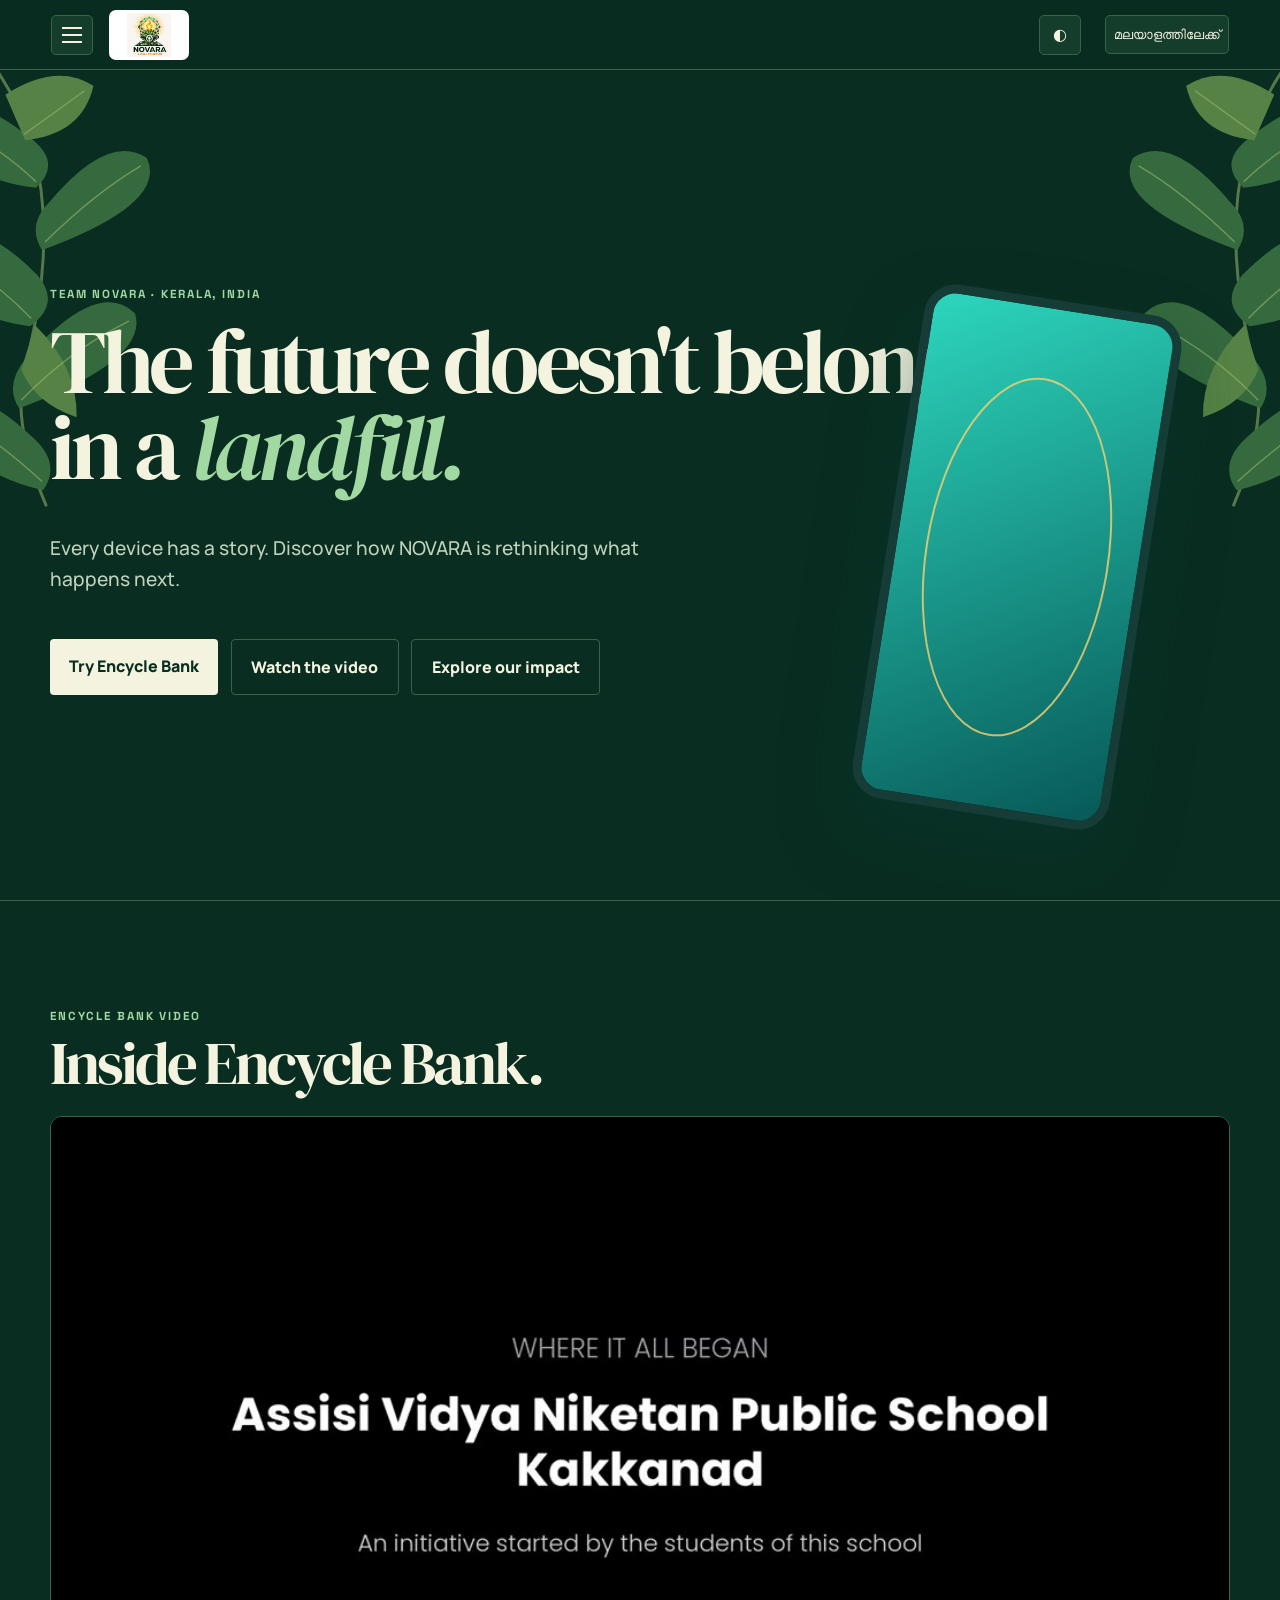
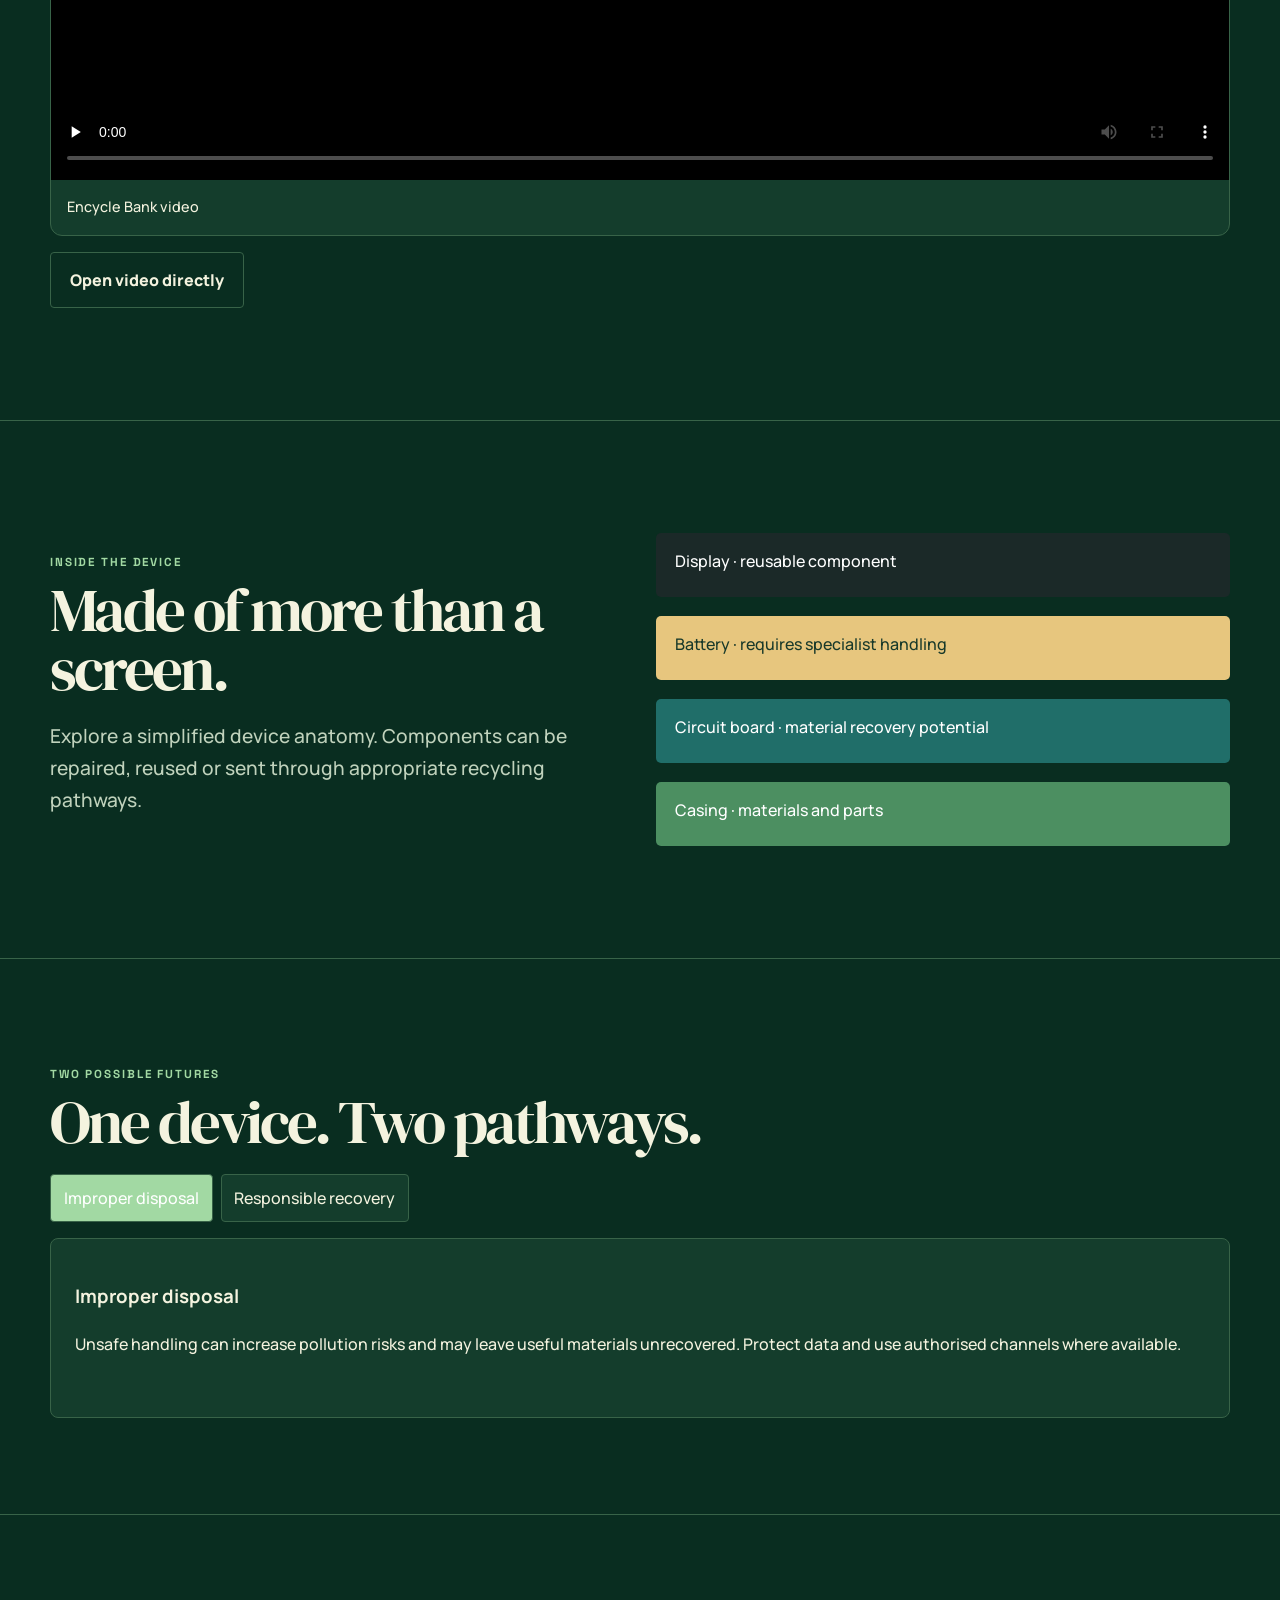
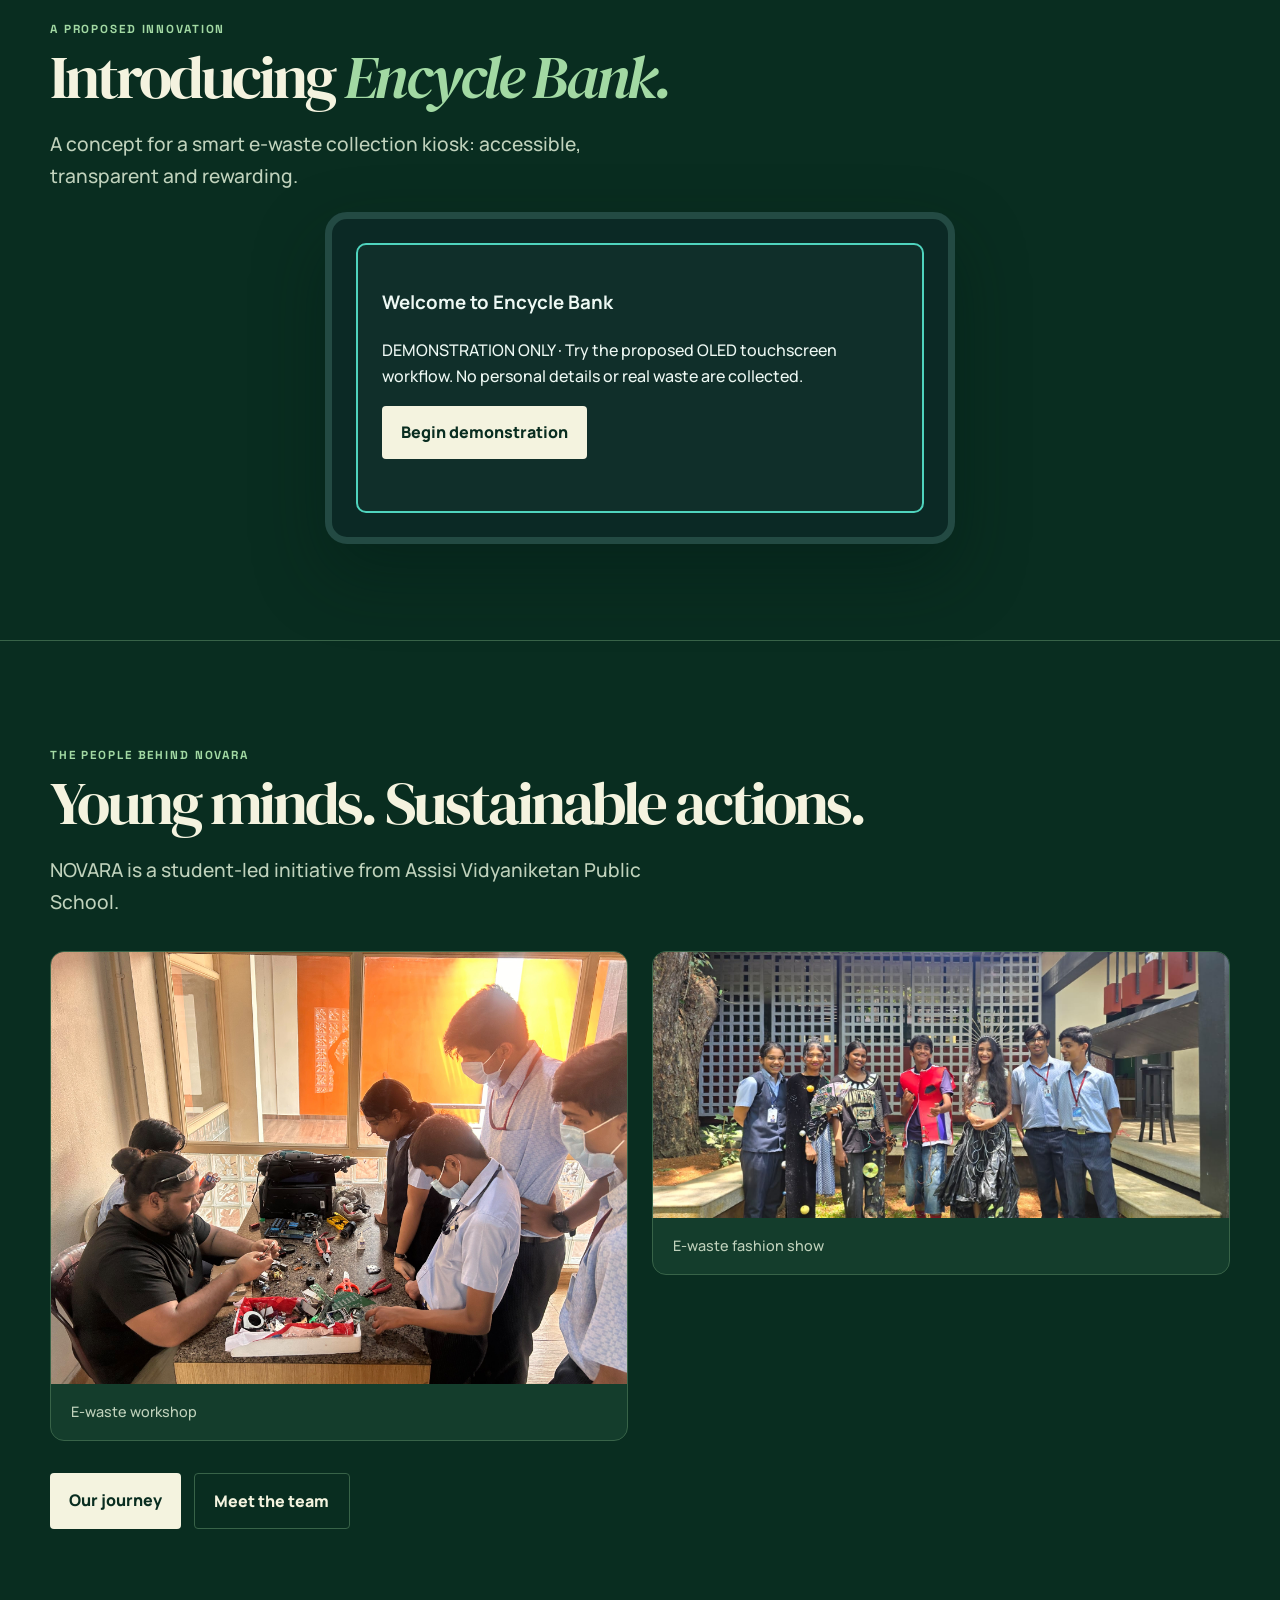
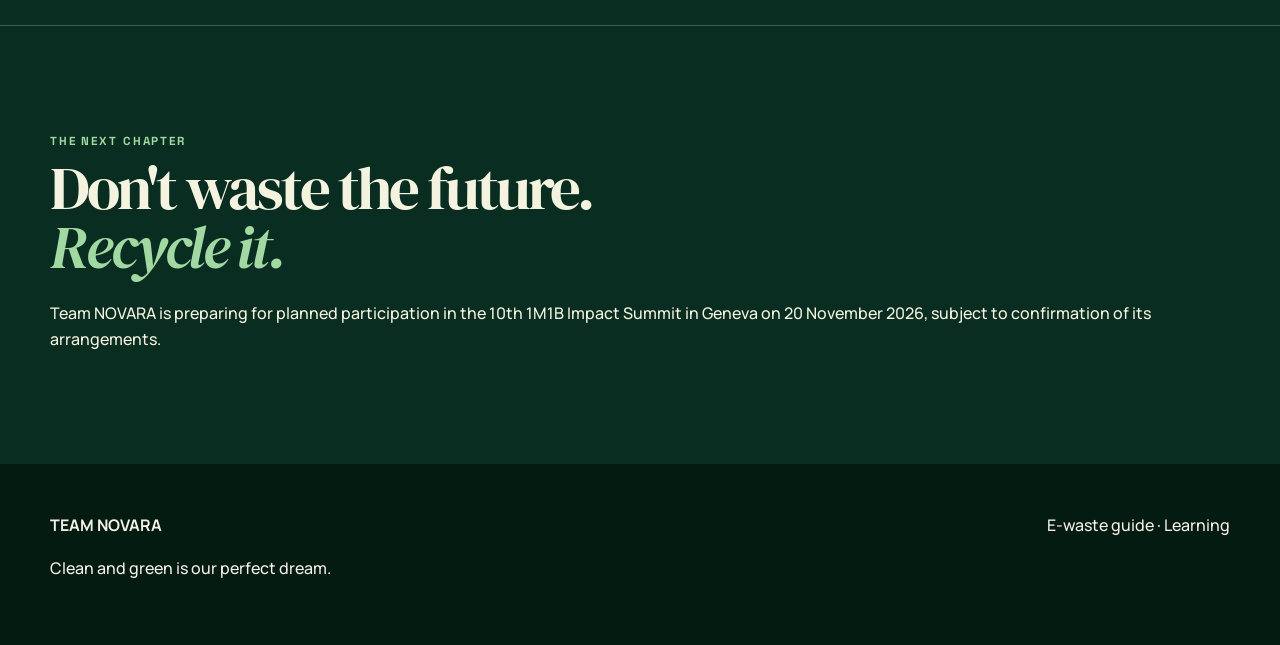
==== commit d4dbf109: "New video drop" ====
--- a/index.html
+++ b/index.html
@@ -1 +1 @@
-<!doctype html><html lang="en"><head><meta charset="utf-8"><meta name="viewport" content="width=device-width,initial-scale=1"><script>try{if(localStorage.getItem('novara-theme')==='dark'||(!localStorage.getItem('novara-theme')&&matchMedia('(prefers-color-scheme:dark)').matches))document.documentElement.classList.add('pre-dark')}catch(e){}</script><title>Team NOVARA | A Call to Action</title><link rel="preconnect" href="https://fonts.googleapis.com"><link href="https://fonts.googleapis.com/css2?family=DM+Serif+Display:ital@0;1&family=Manrope:wght@400;500;700;800&family=Space+Grotesk:wght@600;700&display=swap" rel="stylesheet"><link rel="stylesheet" href="style.css"><link rel="stylesheet" href="work.css"><link rel="stylesheet" href="layout-fixes.css"><link rel="stylesheet" href="story-photos.css"><link rel="stylesheet" href="forest.css"></head><body><a class="skip" href="#main">Skip to content</a><header></header><main id="main"><section class="hero wrap"><p class="eyebrow">TEAM NOVARA · KERALA, INDIA</p><h1>The future doesn't belong in a <em>landfill.</em></h1><p class="lede">Every device has a story. Discover how NOVARA is rethinking what happens next.</p><div class="buttons"><a class="button" href="#encycle">Try Encycle Bank</a><a class="button alt" href="#encycle-animation" data-ml="ആനിമേഷൻ കാണുക">Watch the animation</a><a class="button alt" href="impact.html">Explore our impact</a></div><div class="phone" aria-hidden="true"></div></section><section class="section" id="encycle-animation" aria-labelledby="home-film-title"><div class="wrap"><p class="eyebrow">WATCH ENCYCLE BANK COME TOGETHER</p><h2 id="home-film-title" data-ml="എൻസൈക്കിൾ ബാങ്കിന്റെ ഉള്ളിലേക്ക്.">Inside Encycle Bank.</h2><figure class="work-photo encycle-film"><video controls preload="none" playsinline width="1280" height="720" poster="Encycle-Bank-Assembly.jpg" aria-label="Encycle Bank assembly animation" aria-describedby="home-encycle-film-caption"><source src="Encycle-Bank-Assembly.mp4" type="video/mp4"><a href="Encycle-Bank-Assembly.mp4">Watch the Encycle Bank assembly film</a></video><figcaption id="home-encycle-film-caption" data-ml="28 സെക്കൻഡിൽ എൻസൈക്കിൾ ബാങ്കിന്റെ ഘടകങ്ങളും അവയുടെ അസംബ്ലിയും കാണാം. കറുത്ത PLA കവചമുള്ള ആശയദൃശ്യാവിഷ്കാരം; ഉള്ളിലെ ഘടകങ്ങളുടെ സ്ഥാനം നിർദ്ദേശാത്മകമാണ്.">Watch Encycle Bank come together in 28 seconds. Concept visualisation with a black PLA enclosure; internal component positions are illustrative.</figcaption></figure><p><a class="button alt" href="Encycle-Bank-Assembly.mp4" data-ml="വീഡിയോ നേരിട്ട് തുറക്കുക">Open video directly</a></p></div></section><section class="section"><div class="wrap exploded reveal"><div><p class="eyebrow">INSIDE THE DEVICE</p><h2>Made of more than a screen.</h2><p class="lede">Explore a simplified device anatomy. Components can be repaired, reused or sent through appropriate recycling pathways.</p></div><div class="parts" aria-label="Interactive exploded device view"><div class="part">Display · reusable component</div><div class="part">Battery · requires specialist handling</div><div class="part">Circuit board · material recovery potential</div><div class="part">Casing · materials and parts</div></div></div></section><section class="section"><div class="wrap reveal"><p class="eyebrow">TWO POSSIBLE FUTURES</p><h2>One device. Two pathways.</h2><div class="tabs"><button class="active" data-path="bad">Improper disposal</button><button data-path="good">Responsible recovery</button></div><div class="pathway" id="path"><h3>Improper disposal</h3><p>Unsafe handling can increase pollution risks and may leave useful materials unrecovered. Protect data and use authorised channels where available.</p></div></div></section><section class="section" id="encycle"><div class="wrap reveal"><p class="eyebrow">A PROPOSED INNOVATION</p><h2>Introducing <em>Encycle Bank.</em></h2><p class="lede">A concept for a smart e-waste collection kiosk: accessible, transparent and rewarding.</p><div class="kiosk"><div class="screen" id="enc-screen"></div></div></div></section><section class="section"><div class="wrap reveal"><p class="eyebrow">THE PEOPLE BEHIND NOVARA</p><h2>Young minds. Sustainable actions.</h2><p class="lede">NOVARA is a student-led initiative from Assisi Vidyaniketan Public School.</p><div class="story-photo-band"><figure class="story-photo"><a href="IMG-20261022-WA0025.jpg" target="_blank" rel="noopener"><img src="IMG-20261022-WA0025.jpg" alt="Novara Team Attending An E-Waste Workshop" width="1824" height="1368" loading="lazy" decoding="async"></a><figcaption>E-waste workshop</figcaption></figure><figure class="story-photo"><a href="IMG-20260918-WA0154.jpg" target="_blank" rel="noopener"><img src="IMG-20260918-WA0154.jpg" alt="Creative outfits incorporating electronic items" width="1600" height="739" loading="lazy" decoding="async"></a><figcaption>E-waste fashion show</figcaption></figure></div><div class="buttons"><a class="button" href="campaign.html">Our journey</a><a class="button alt" href="team.html">Meet the team</a></div></div></section><section class="section"><div class="wrap reveal"><p class="eyebrow">THE NEXT CHAPTER</p><h2>Don't waste the future.<br><em>Recycle it.</em></h2><p>Team NOVARA is preparing for planned participation in the 10th 1M1B Impact Summit in Geneva on 20 November 2026, subject to confirmation of its arrangements.</p></div></section></main><footer></footer><script src="app.js"></script><script>const paths={bad:['Improper disposal','Unsafe handling can increase pollution risks and may leave useful materials unrecovered. Protect data and use authorised channels where available.'],good:['Responsible recovery','Maintain, repair, reuse or donate working devices first. Then use appropriate authorised recycling channels to support safer material recovery.']};document.querySelectorAll('[data-path]').forEach(b=>b.onclick=()=>{document.querySelectorAll('[data-path]').forEach(x=>x.classList.remove('active'));b.classList.add('active');let p=paths[b.dataset.path];document.querySelector('#path').innerHTML=`<h3>${p[0]}</h3><p>${p[1]}</p>`})</script></body></html>
+<!doctype html><html lang="en"><head><meta charset="utf-8"><meta name="viewport" content="width=device-width,initial-scale=1"><script>try{if(localStorage.getItem('novara-theme')==='dark'||(!localStorage.getItem('novara-theme')&&matchMedia('(prefers-color-scheme:dark)').matches))document.documentElement.classList.add('pre-dark')}catch(e){}</script><title>Team NOVARA | A Call to Action</title><link rel="preconnect" href="https://fonts.googleapis.com"><link href="https://fonts.googleapis.com/css2?family=DM+Serif+Display:ital@0;1&family=Manrope:wght@400;500;700;800&family=Space+Grotesk:wght@600;700&display=swap" rel="stylesheet"><link rel="stylesheet" href="style.css"><link rel="stylesheet" href="work.css"><link rel="stylesheet" href="layout-fixes.css"><link rel="stylesheet" href="story-photos.css"><link rel="stylesheet" href="forest.css"></head><body><a class="skip" href="#main">Skip to content</a><header></header><main id="main"><section class="hero wrap"><p class="eyebrow">TEAM NOVARA · KERALA, INDIA</p><h1>The future doesn't belong in a <em>landfill.</em></h1><p class="lede">Every device has a story. Discover how NOVARA is rethinking what happens next.</p><div class="buttons"><a class="button" href="#encycle">Try Encycle Bank</a><a class="button alt" href="#encycle-animation" data-ml="വീഡിയോ കാണുക">Watch the video</a><a class="button alt" href="impact.html">Explore our impact</a></div><div class="phone" aria-hidden="true"></div></section><section class="section" id="encycle-animation" aria-labelledby="home-film-title"><div class="wrap"><p class="eyebrow">ENCYCLE BANK VIDEO</p><h2 id="home-film-title" data-ml="എൻസൈക്കിൾ ബാങ്കിന്റെ ഉള്ളിലേക്ക്.">Inside Encycle Bank.</h2><figure class="work-photo encycle-film"><video controls preload="none" playsinline width="1280" height="720" poster="Encycle-Bank-Video.jpg" aria-label="Encycle Bank video" aria-describedby="home-encycle-film-caption"><source src="Encycle-Bank-Video.mp4" type="video/mp4"><a href="Encycle-Bank-Video.mp4">Watch the Encycle Bank video</a></video><figcaption id="home-encycle-film-caption" data-ml="എൻസൈക്കിൾ ബാങ്ക് വീഡിയോ">Encycle Bank video</figcaption></figure><p><a class="button alt" href="Encycle-Bank-Video.mp4" data-ml="വീഡിയോ നേരിട്ട് തുറക്കുക">Open video directly</a></p></div></section><section class="section"><div class="wrap exploded reveal"><div><p class="eyebrow">INSIDE THE DEVICE</p><h2>Made of more than a screen.</h2><p class="lede">Explore a simplified device anatomy. Components can be repaired, reused or sent through appropriate recycling pathways.</p></div><div class="parts" aria-label="Interactive exploded device view"><div class="part">Display · reusable component</div><div class="part">Battery · requires specialist handling</div><div class="part">Circuit board · material recovery potential</div><div class="part">Casing · materials and parts</div></div></div></section><section class="section"><div class="wrap reveal"><p class="eyebrow">TWO POSSIBLE FUTURES</p><h2>One device. Two pathways.</h2><div class="tabs"><button class="active" data-path="bad">Improper disposal</button><button data-path="good">Responsible recovery</button></div><div class="pathway" id="path"><h3>Improper disposal</h3><p>Unsafe handling can increase pollution risks and may leave useful materials unrecovered. Protect data and use authorised channels where available.</p></div></div></section><section class="section" id="encycle"><div class="wrap reveal"><p class="eyebrow">A PROPOSED INNOVATION</p><h2>Introducing <em>Encycle Bank.</em></h2><p class="lede">A concept for a smart e-waste collection kiosk: accessible, transparent and rewarding.</p><div class="kiosk"><div class="screen" id="enc-screen"></div></div></div></section><section class="section"><div class="wrap reveal"><p class="eyebrow">THE PEOPLE BEHIND NOVARA</p><h2>Young minds. Sustainable actions.</h2><p class="lede">NOVARA is a student-led initiative from Assisi Vidyaniketan Public School.</p><div class="story-photo-band"><figure class="story-photo"><a href="IMG-20261022-WA0025.jpg" target="_blank" rel="noopener"><img src="IMG-20261022-WA0025.jpg" alt="Novara Team Attending An E-Waste Workshop" width="1824" height="1368" loading="lazy" decoding="async"></a><figcaption>E-waste workshop</figcaption></figure><figure class="story-photo"><a href="IMG-20260918-WA0154.jpg" target="_blank" rel="noopener"><img src="IMG-20260918-WA0154.jpg" alt="Creative outfits incorporating electronic items" width="1600" height="739" loading="lazy" decoding="async"></a><figcaption>E-waste fashion show</figcaption></figure></div><div class="buttons"><a class="button" href="campaign.html">Our journey</a><a class="button alt" href="team.html">Meet the team</a></div></div></section><section class="section"><div class="wrap reveal"><p class="eyebrow">THE NEXT CHAPTER</p><h2>Don't waste the future.<br><em>Recycle it.</em></h2><p>Team NOVARA is preparing for planned participation in the 10th 1M1B Impact Summit in Geneva on 20 November 2026, subject to confirmation of its arrangements.</p></div></section></main><footer></footer><script src="app.js"></script><script>const paths={bad:['Improper disposal','Unsafe handling can increase pollution risks and may leave useful materials unrecovered. Protect data and use authorised channels where available.'],good:['Responsible recovery','Maintain, repair, reuse or donate working devices first. Then use appropriate authorised recycling channels to support safer material recovery.']};document.querySelectorAll('[data-path]').forEach(b=>b.onclick=()=>{document.querySelectorAll('[data-path]').forEach(x=>x.classList.remove('active'));b.classList.add('active');let p=paths[b.dataset.path];document.querySelector('#path').innerHTML=`<h3>${p[0]}</h3><p>${p[1]}</p>`})</script></body></html>
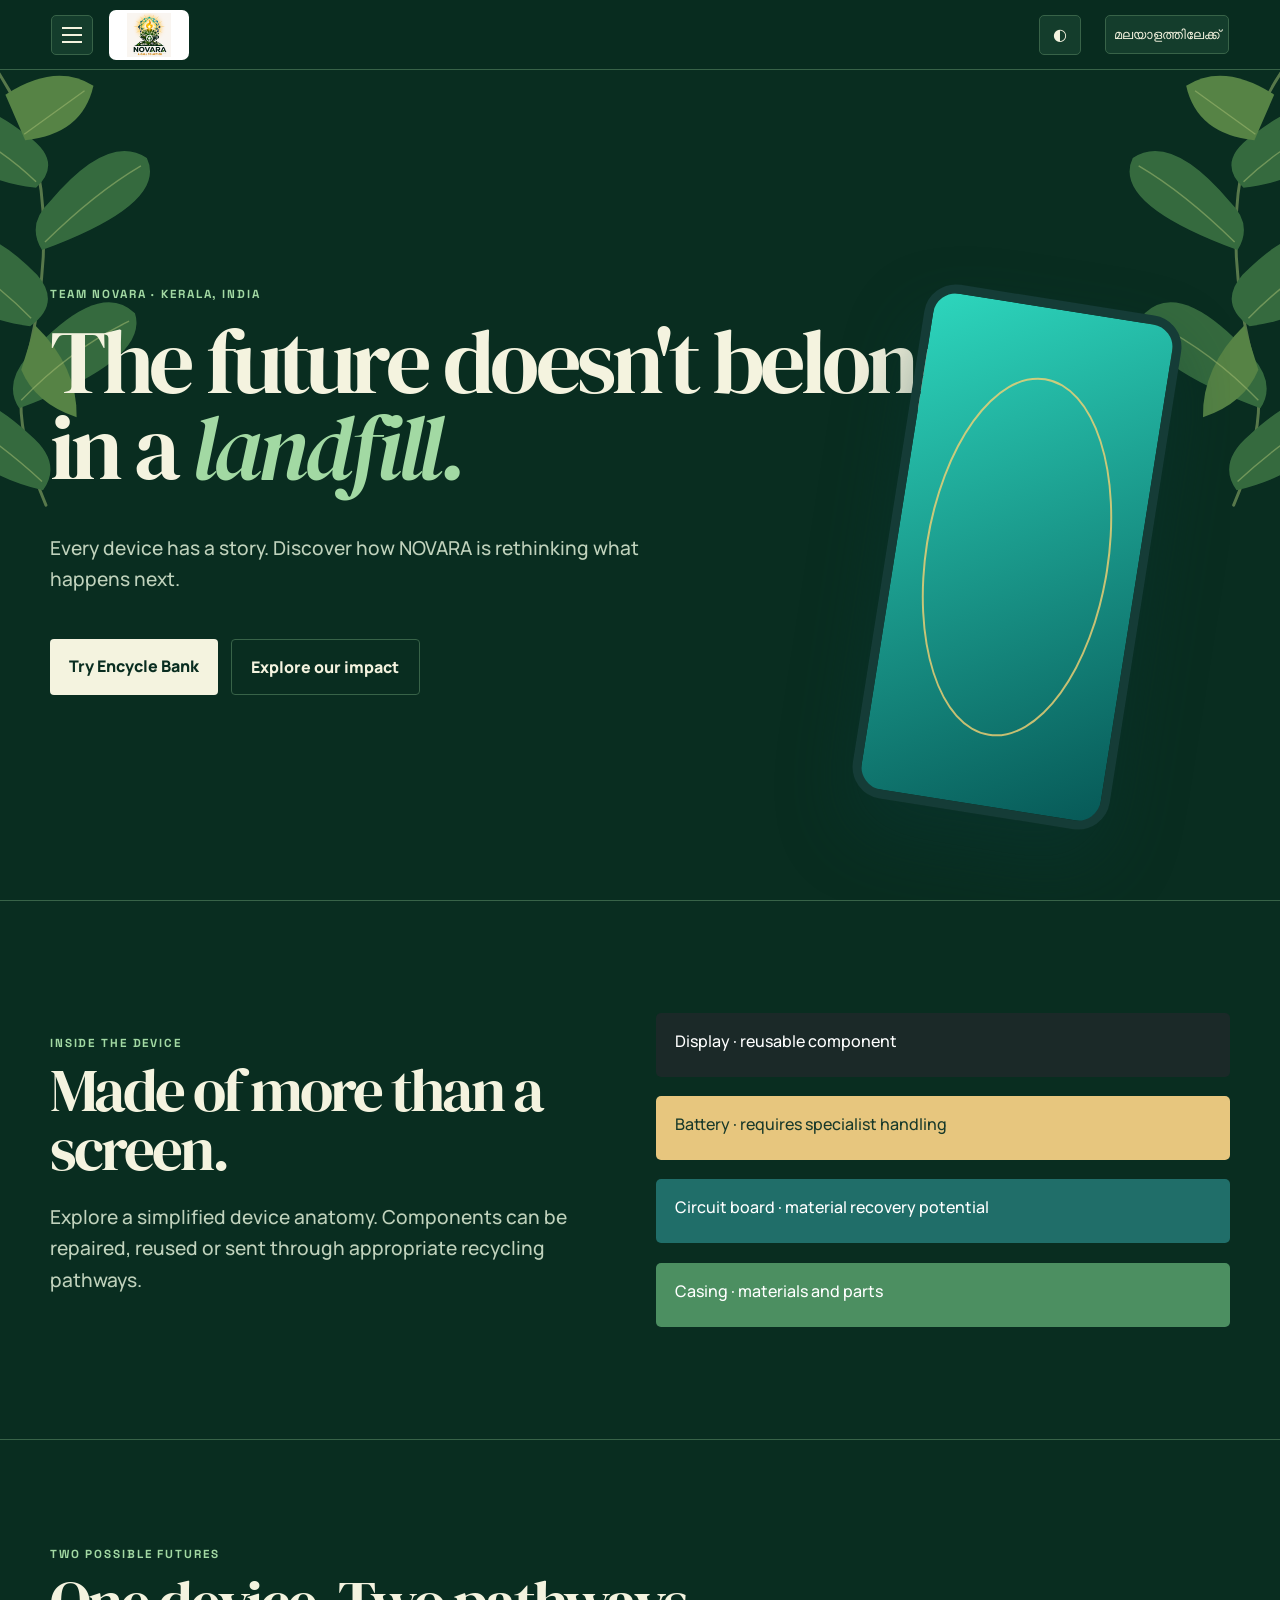
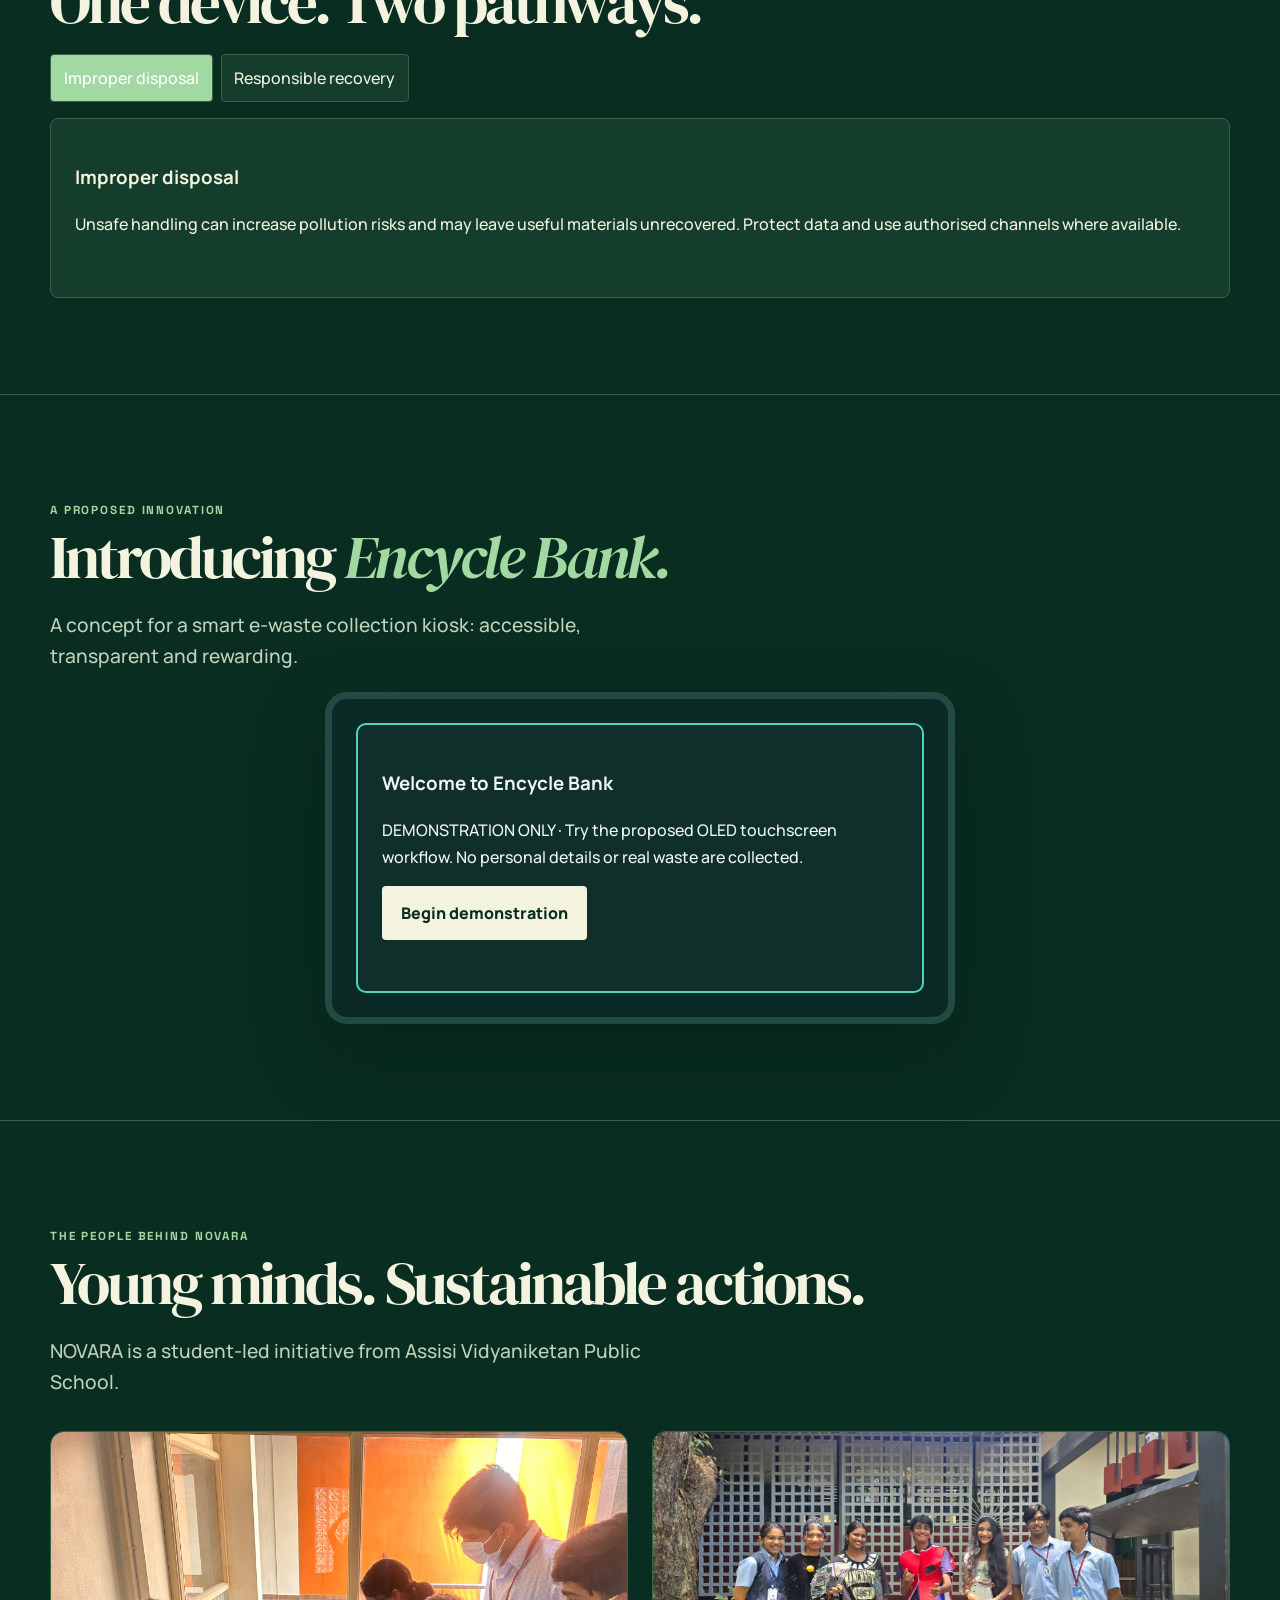
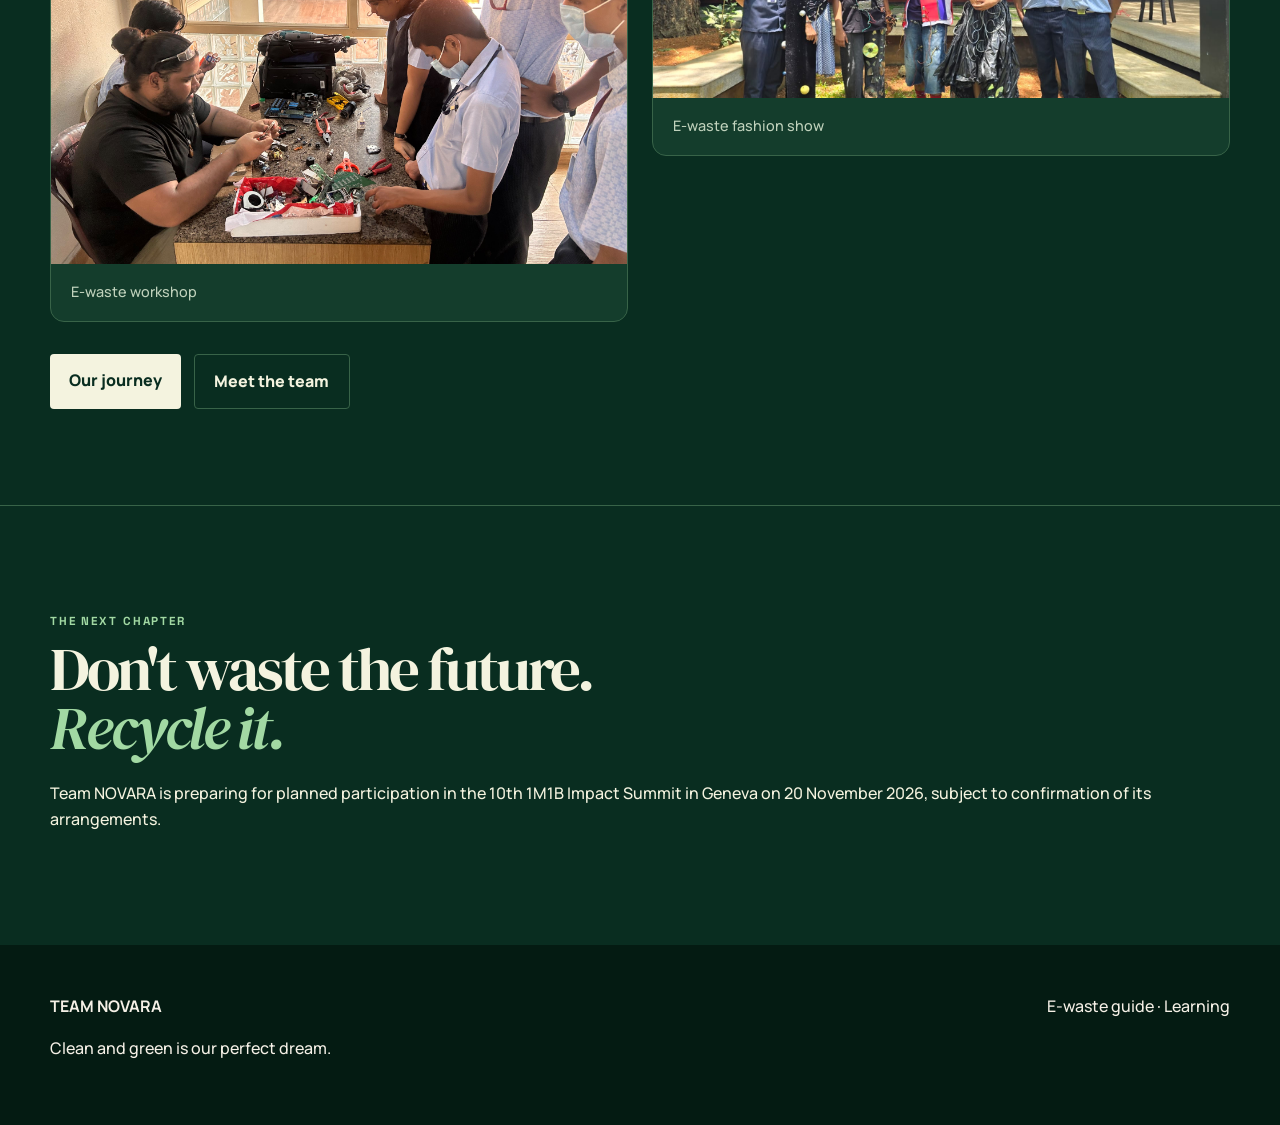
==== commit 2ca77fcf: "Admin update" ====
--- a/index.html
+++ b/index.html
@@ -1 +1 @@
-<!doctype html><html lang="en"><head><meta charset="utf-8"><meta name="viewport" content="width=device-width,initial-scale=1"><script>try{if(localStorage.getItem('novara-theme')==='dark'||(!localStorage.getItem('novara-theme')&&matchMedia('(prefers-color-scheme:dark)').matches))document.documentElement.classList.add('pre-dark')}catch(e){}</script><title>Team NOVARA | A Call to Action</title><link rel="preconnect" href="https://fonts.googleapis.com"><link href="https://fonts.googleapis.com/css2?family=DM+Serif+Display:ital@0;1&family=Manrope:wght@400;500;700;800&family=Space+Grotesk:wght@600;700&display=swap" rel="stylesheet"><link rel="stylesheet" href="style.css"><link rel="stylesheet" href="work.css"><link rel="stylesheet" href="layout-fixes.css"><link rel="stylesheet" href="story-photos.css"><link rel="stylesheet" href="forest.css"></head><body><a class="skip" href="#main">Skip to content</a><header></header><main id="main"><section class="hero wrap"><p class="eyebrow">TEAM NOVARA · KERALA, INDIA</p><h1>The future doesn't belong in a <em>landfill.</em></h1><p class="lede">Every device has a story. Discover how NOVARA is rethinking what happens next.</p><div class="buttons"><a class="button" href="#encycle">Try Encycle Bank</a><a class="button alt" href="#encycle-animation" data-ml="വീഡിയോ കാണുക">Watch the video</a><a class="button alt" href="impact.html">Explore our impact</a></div><div class="phone" aria-hidden="true"></div></section><section class="section" id="encycle-animation" aria-labelledby="home-film-title"><div class="wrap"><p class="eyebrow">ENCYCLE BANK VIDEO</p><h2 id="home-film-title" data-ml="എൻസൈക്കിൾ ബാങ്കിന്റെ ഉള്ളിലേക്ക്.">Inside Encycle Bank.</h2><figure class="work-photo encycle-film"><video controls preload="none" playsinline width="1280" height="720" poster="Encycle-Bank-Video.jpg" aria-label="Encycle Bank video" aria-describedby="home-encycle-film-caption"><source src="Encycle-Bank-Video.mp4" type="video/mp4"><a href="Encycle-Bank-Video.mp4">Watch the Encycle Bank video</a></video><figcaption id="home-encycle-film-caption" data-ml="എൻസൈക്കിൾ ബാങ്ക് വീഡിയോ">Encycle Bank video</figcaption></figure><p><a class="button alt" href="Encycle-Bank-Video.mp4" data-ml="വീഡിയോ നേരിട്ട് തുറക്കുക">Open video directly</a></p></div></section><section class="section"><div class="wrap exploded reveal"><div><p class="eyebrow">INSIDE THE DEVICE</p><h2>Made of more than a screen.</h2><p class="lede">Explore a simplified device anatomy. Components can be repaired, reused or sent through appropriate recycling pathways.</p></div><div class="parts" aria-label="Interactive exploded device view"><div class="part">Display · reusable component</div><div class="part">Battery · requires specialist handling</div><div class="part">Circuit board · material recovery potential</div><div class="part">Casing · materials and parts</div></div></div></section><section class="section"><div class="wrap reveal"><p class="eyebrow">TWO POSSIBLE FUTURES</p><h2>One device. Two pathways.</h2><div class="tabs"><button class="active" data-path="bad">Improper disposal</button><button data-path="good">Responsible recovery</button></div><div class="pathway" id="path"><h3>Improper disposal</h3><p>Unsafe handling can increase pollution risks and may leave useful materials unrecovered. Protect data and use authorised channels where available.</p></div></div></section><section class="section" id="encycle"><div class="wrap reveal"><p class="eyebrow">A PROPOSED INNOVATION</p><h2>Introducing <em>Encycle Bank.</em></h2><p class="lede">A concept for a smart e-waste collection kiosk: accessible, transparent and rewarding.</p><div class="kiosk"><div class="screen" id="enc-screen"></div></div></div></section><section class="section"><div class="wrap reveal"><p class="eyebrow">THE PEOPLE BEHIND NOVARA</p><h2>Young minds. Sustainable actions.</h2><p class="lede">NOVARA is a student-led initiative from Assisi Vidyaniketan Public School.</p><div class="story-photo-band"><figure class="story-photo"><a href="IMG-20261022-WA0025.jpg" target="_blank" rel="noopener"><img src="IMG-20261022-WA0025.jpg" alt="Novara Team Attending An E-Waste Workshop" width="1824" height="1368" loading="lazy" decoding="async"></a><figcaption>E-waste workshop</figcaption></figure><figure class="story-photo"><a href="IMG-20260918-WA0154.jpg" target="_blank" rel="noopener"><img src="IMG-20260918-WA0154.jpg" alt="Creative outfits incorporating electronic items" width="1600" height="739" loading="lazy" decoding="async"></a><figcaption>E-waste fashion show</figcaption></figure></div><div class="buttons"><a class="button" href="campaign.html">Our journey</a><a class="button alt" href="team.html">Meet the team</a></div></div></section><section class="section"><div class="wrap reveal"><p class="eyebrow">THE NEXT CHAPTER</p><h2>Don't waste the future.<br><em>Recycle it.</em></h2><p>Team NOVARA is preparing for planned participation in the 10th 1M1B Impact Summit in Geneva on 20 November 2026, subject to confirmation of its arrangements.</p></div></section></main><footer></footer><script src="app.js"></script><script>const paths={bad:['Improper disposal','Unsafe handling can increase pollution risks and may leave useful materials unrecovered. Protect data and use authorised channels where available.'],good:['Responsible recovery','Maintain, repair, reuse or donate working devices first. Then use appropriate authorised recycling channels to support safer material recovery.']};document.querySelectorAll('[data-path]').forEach(b=>b.onclick=()=>{document.querySelectorAll('[data-path]').forEach(x=>x.classList.remove('active'));b.classList.add('active');let p=paths[b.dataset.path];document.querySelector('#path').innerHTML=`<h3>${p[0]}</h3><p>${p[1]}</p>`})</script></body></html>
+<!doctype html><html lang="en"><head><meta charset="utf-8"><meta name="viewport" content="width=device-width,initial-scale=1"><script>try{if(localStorage.getItem('novara-theme')==='dark'||(!localStorage.getItem('novara-theme')&&matchMedia('(prefers-color-scheme:dark)').matches))document.documentElement.classList.add('pre-dark')}catch(e){}</script><title>Team NOVARA | A Call to Action</title><link rel="preconnect" href="https://fonts.googleapis.com"><link href="https://fonts.googleapis.com/css2?family=DM+Serif+Display:ital@0;1&family=Manrope:wght@400;500;700;800&family=Space+Grotesk:wght@600;700&display=swap" rel="stylesheet"><link rel="stylesheet" href="style.css"><link rel="stylesheet" href="work.css"><link rel="stylesheet" href="layout-fixes.css"><link rel="stylesheet" href="story-photos.css"><link rel="stylesheet" href="forest.css"></head><body><a class="skip" href="#main">Skip to content</a><header></header><main id="main"><section class="hero wrap"><p class="eyebrow">TEAM NOVARA · KERALA, INDIA</p><h1>The future doesn't belong in a <em>landfill.</em></h1><p class="lede">Every device has a story. Discover how NOVARA is rethinking what happens next.</p><div class="buttons"><a class="button" href="#encycle">Try Encycle Bank</a><a class="button alt" href="impact.html">Explore our impact</a></div><div class="phone" aria-hidden="true"></div></section><section hidden class="section" id="encycle-animation" aria-labelledby="home-film-title"><div class="wrap"><p class="eyebrow">ENCYCLE BANK VIDEO</p><h2 id="home-film-title" data-ml="എൻസൈക്കിൾ ബാങ്കിന്റെ ഉള്ളിലേക്ക്.">Inside Encycle Bank.</h2><figure class="work-photo encycle-film"><video controls preload="none" playsinline width="1280" height="720" poster="Encycle-Bank-Video.jpg" aria-label="Encycle Bank video" aria-describedby="home-encycle-film-caption"><source src="Encycle-Bank-Video.mp4" type="video/mp4"><a href="Encycle-Bank-Video.mp4">Watch the Encycle Bank video</a></video><figcaption id="home-encycle-film-caption" data-ml="എൻസൈക്കിൾ ബാങ്ക് വീഡിയോ">Encycle Bank video</figcaption></figure><p><a class="button alt" href="Encycle-Bank-Video.mp4" data-ml="വീഡിയോ നേരിട്ട് തുറക്കുക">Open video directly</a></p></div></section><section class="section"><div class="wrap exploded reveal"><div><p class="eyebrow">INSIDE THE DEVICE</p><h2>Made of more than a screen.</h2><p class="lede">Explore a simplified device anatomy. Components can be repaired, reused or sent through appropriate recycling pathways.</p></div><div class="parts" aria-label="Interactive exploded device view"><div class="part">Display · reusable component</div><div class="part">Battery · requires specialist handling</div><div class="part">Circuit board · material recovery potential</div><div class="part">Casing · materials and parts</div></div></div></section><section class="section"><div class="wrap reveal"><p class="eyebrow">TWO POSSIBLE FUTURES</p><h2>One device. Two pathways.</h2><div class="tabs"><button class="active" data-path="bad">Improper disposal</button><button data-path="good">Responsible recovery</button></div><div class="pathway" id="path"><h3>Improper disposal</h3><p>Unsafe handling can increase pollution risks and may leave useful materials unrecovered. Protect data and use authorised channels where available.</p></div></div></section><section class="section" id="encycle"><div class="wrap reveal"><p class="eyebrow">A PROPOSED INNOVATION</p><h2>Introducing <em>Encycle Bank.</em></h2><p class="lede">A concept for a smart e-waste collection kiosk: accessible, transparent and rewarding.</p><div class="kiosk"><div class="screen" id="enc-screen"></div></div></div></section><section class="section"><div class="wrap reveal"><p class="eyebrow">THE PEOPLE BEHIND NOVARA</p><h2>Young minds. Sustainable actions.</h2><p class="lede">NOVARA is a student-led initiative from Assisi Vidyaniketan Public School.</p><div class="story-photo-band"><figure class="story-photo"><a href="IMG-20261022-WA0025.jpg" target="_blank" rel="noopener"><img src="IMG-20261022-WA0025.jpg" alt="Novara Team Attending An E-Waste Workshop" width="1824" height="1368" loading="lazy" decoding="async"></a><figcaption>E-waste workshop</figcaption></figure><figure class="story-photo"><a href="IMG-20260918-WA0154.jpg" target="_blank" rel="noopener"><img src="IMG-20260918-WA0154.jpg" alt="Creative outfits incorporating electronic items" width="1600" height="739" loading="lazy" decoding="async"></a><figcaption>E-waste fashion show</figcaption></figure></div><div class="buttons"><a class="button" href="campaign.html">Our journey</a><a class="button alt" href="team.html">Meet the team</a></div></div></section><section class="section"><div class="wrap reveal"><p class="eyebrow">THE NEXT CHAPTER</p><h2>Don't waste the future.<br><em>Recycle it.</em></h2><p>Team NOVARA is preparing for planned participation in the 10th 1M1B Impact Summit in Geneva on 20 November 2026, subject to confirmation of its arrangements.</p></div></section></main><footer></footer><script src="app.js"></script><script>const paths={bad:['Improper disposal','Unsafe handling can increase pollution risks and may leave useful materials unrecovered. Protect data and use authorised channels where available.'],good:['Responsible recovery','Maintain, repair, reuse or donate working devices first. Then use appropriate authorised recycling channels to support safer material recovery.']};document.querySelectorAll('[data-path]').forEach(b=>b.onclick=()=>{document.querySelectorAll('[data-path]').forEach(x=>x.classList.remove('active'));b.classList.add('active');let p=paths[b.dataset.path];document.querySelector('#path').innerHTML=`<h3>${p[0]}</h3><p>${p[1]}</p>`})</script></body></html>
--- a/work.css
+++ b/work.css
@@ -1,3 +1,4 @@
 .photo-grid{display:grid;grid-template-columns:repeat(3,minmax(0,1fr));gap:1.2rem}.work-photo{margin:0;background:var(--surface);border:1px solid var(--line);border-radius:12px;overflow:hidden}.work-photo img{display:block;width:100%;height:270px;object-fit:contain;background:var(--night)}.work-photo video{display:block;width:100%;max-height:430px;background:#071e1b}.work-photo figcaption{padding:1rem;font-size:.9rem}.demo-layout{display:grid;grid-template-columns:1.3fr 1fr;gap:2rem;margin-top:2rem}.atm{background:#20453f;border:8px solid #396359;border-radius:24px;padding:1.4rem;box-shadow:0 20px 50px #001b1840;color:#f5fff9}.atm-brand{font-weight:800;letter-spacing:.12em;margin-bottom:1.4rem}.atm-brand span{display:block;font-size:.65rem;color:#a8dfd0}.oled{background:#051713;color:#f1fff8;min-height:310px;padding:1.5rem;border:2px solid #72c9b5;border-radius:12px}.oled label{display:block;margin:.8rem 0}.oled input,.oled select{display:block;width:100%;font:inherit;padding:.65rem;margin:.5rem 0 1rem;border-radius:6px;border:1px solid #80c9b7;background:#edf7ef;color:#123b30}.oled button{background:#d5b569;color:#14382e}.deposit-slot{border:8px solid #112e28;border-radius:10px;text-align:center;margin:1.5rem 0 .5rem;padding:1rem;color:#b9dccf}.process li{padding:.7rem;border-bottom:1px solid var(--line)}.demo-token{font:700 1.7rem monospace;letter-spacing:.2em;color:#f2cf7d}.language-toggle{margin-left:.5rem;padding:.5rem;border:1px solid var(--line);border-radius:5px;background:var(--surface);color:var(--ink);font:inherit;font-size:.8rem}.lang-note{padding:1rem;background:var(--surface);border-bottom:1px solid var(--line)}@media(max-width:800px){.photo-grid{grid-template-columns:repeat(2,minmax(0,1fr))}.demo-layout{grid-template-columns:1fr}}@media(max-width:480px){.photo-grid{grid-template-columns:1fr}.atm{padding:.7rem}.oled{padding:1rem}.language-toggle{font-size:.7rem}}
 
 .encycle-film video{width:100%;height:auto;max-height:none;aspect-ratio:16/9;object-fit:contain}
+.video-admin{width:min(32rem,calc(100% - 2rem));border:1px solid var(--line);border-radius:16px;padding:2rem;background:var(--surface);color:var(--ink);box-shadow:var(--shadow)}.video-admin::backdrop{background:#001914b8}.video-admin h2{font-size:2.3rem}.admin-close{float:right;border:0;background:transparent;color:inherit;font-size:2rem;cursor:pointer}.admin-digits{display:flex;gap:.6rem}.admin-digits input{width:3rem;height:3.5rem;text-align:center;font:700 1.5rem sans-serif;background:var(--bg);color:var(--ink);border:1px solid var(--line);border-radius:6px}.admin-message{color:var(--ink)}.admin-note{font-size:.85rem;color:var(--muted)}
